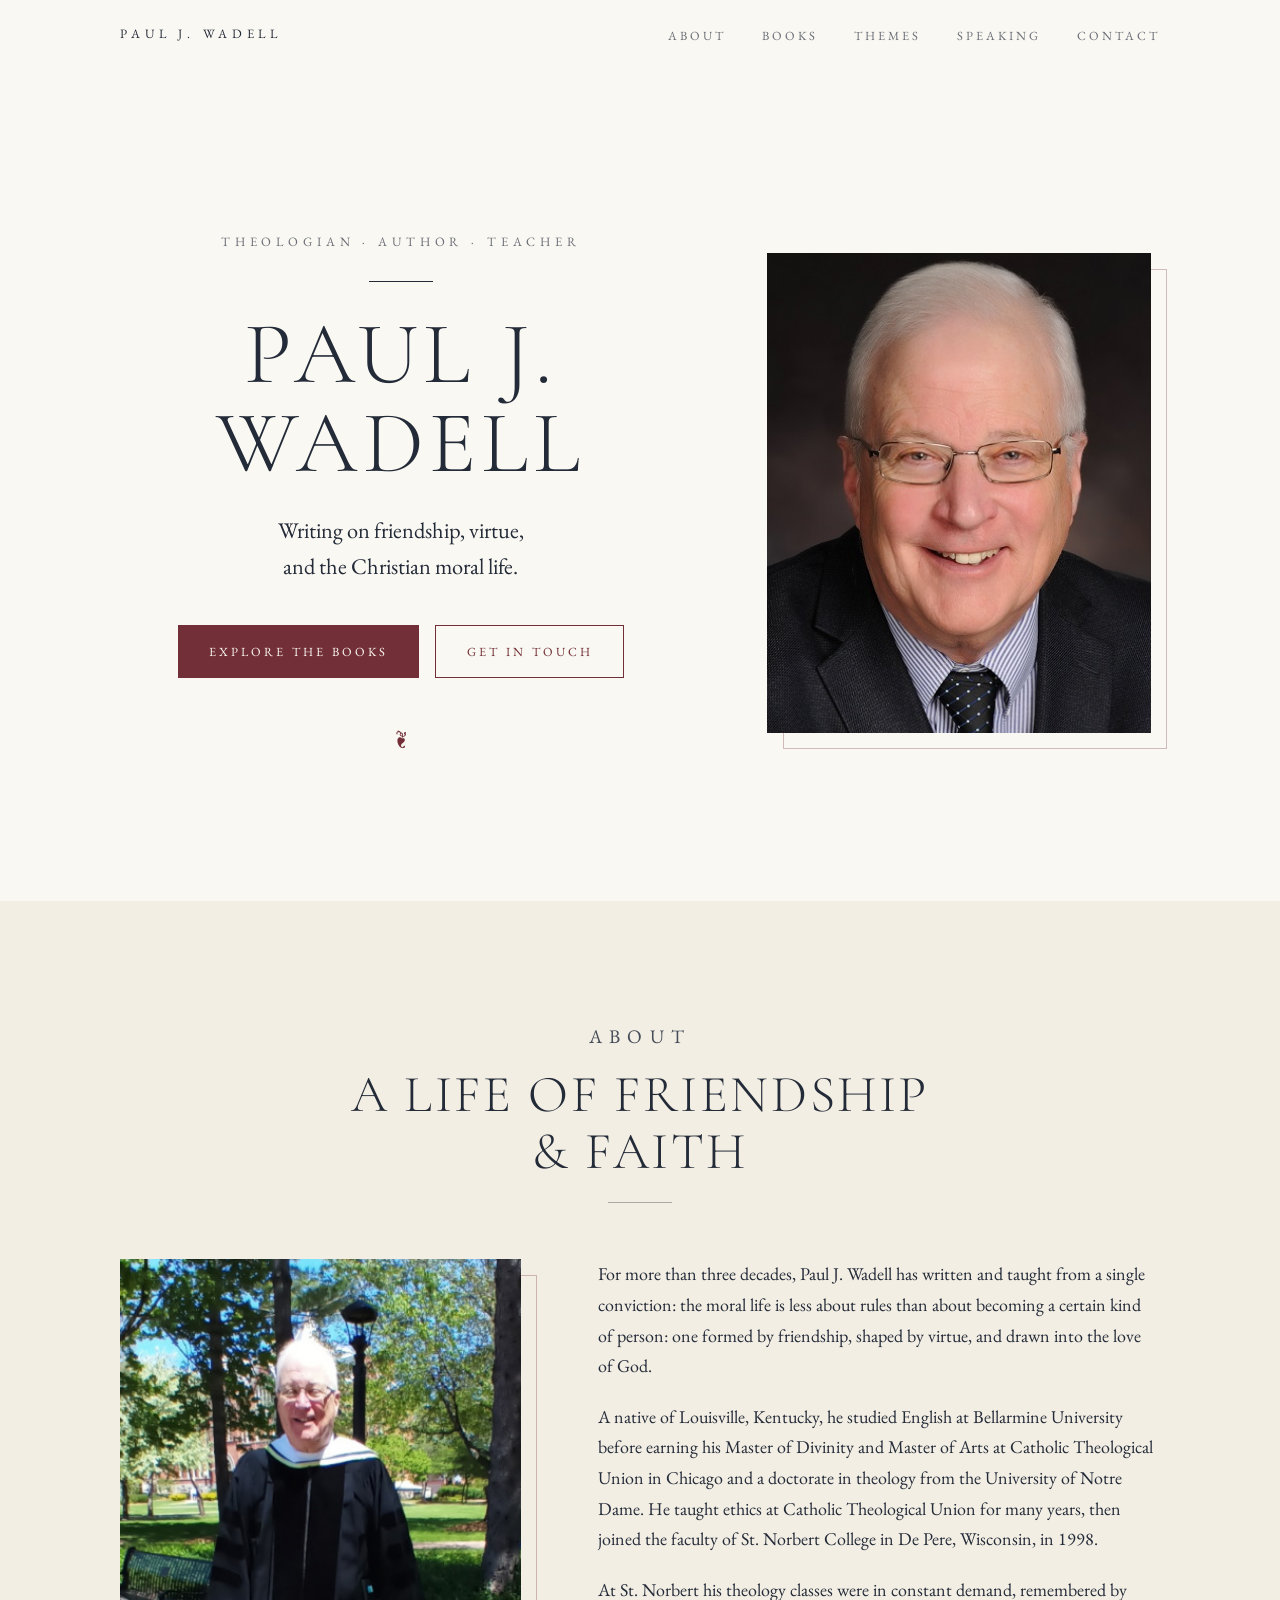
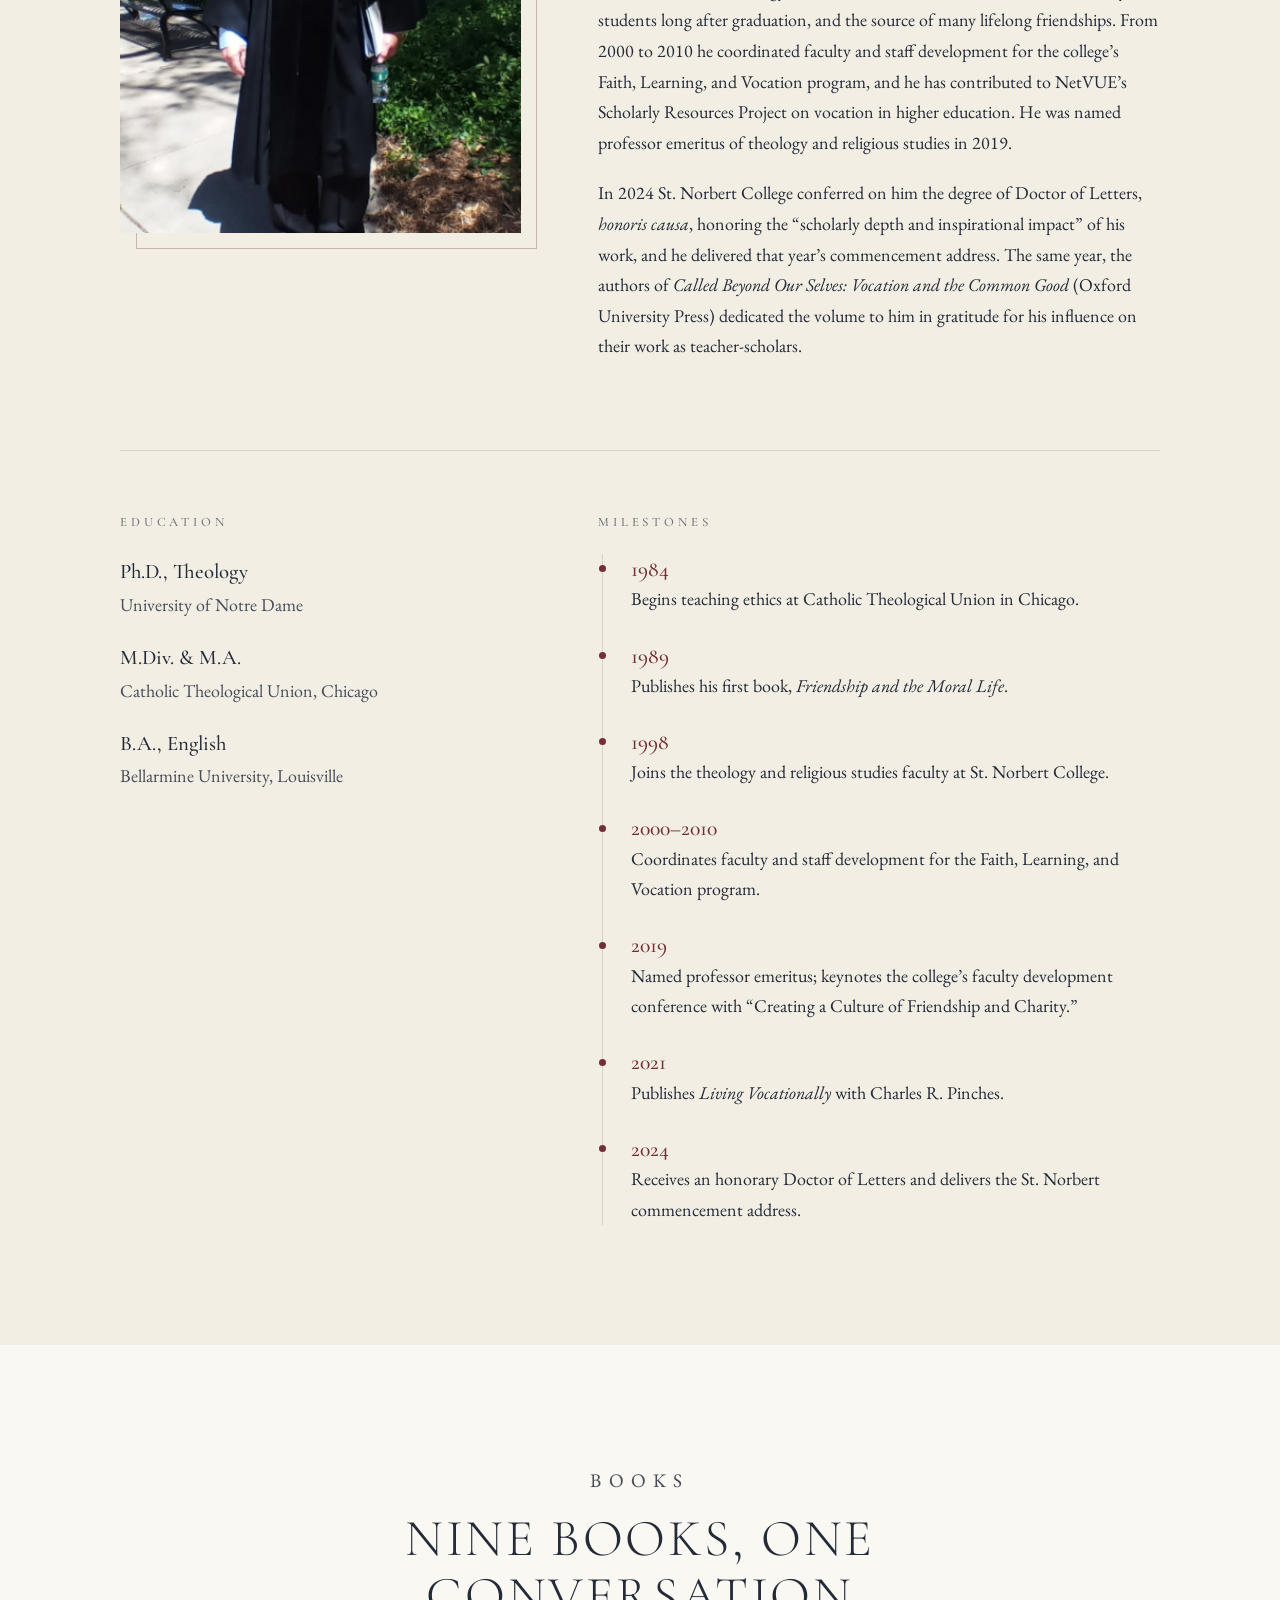
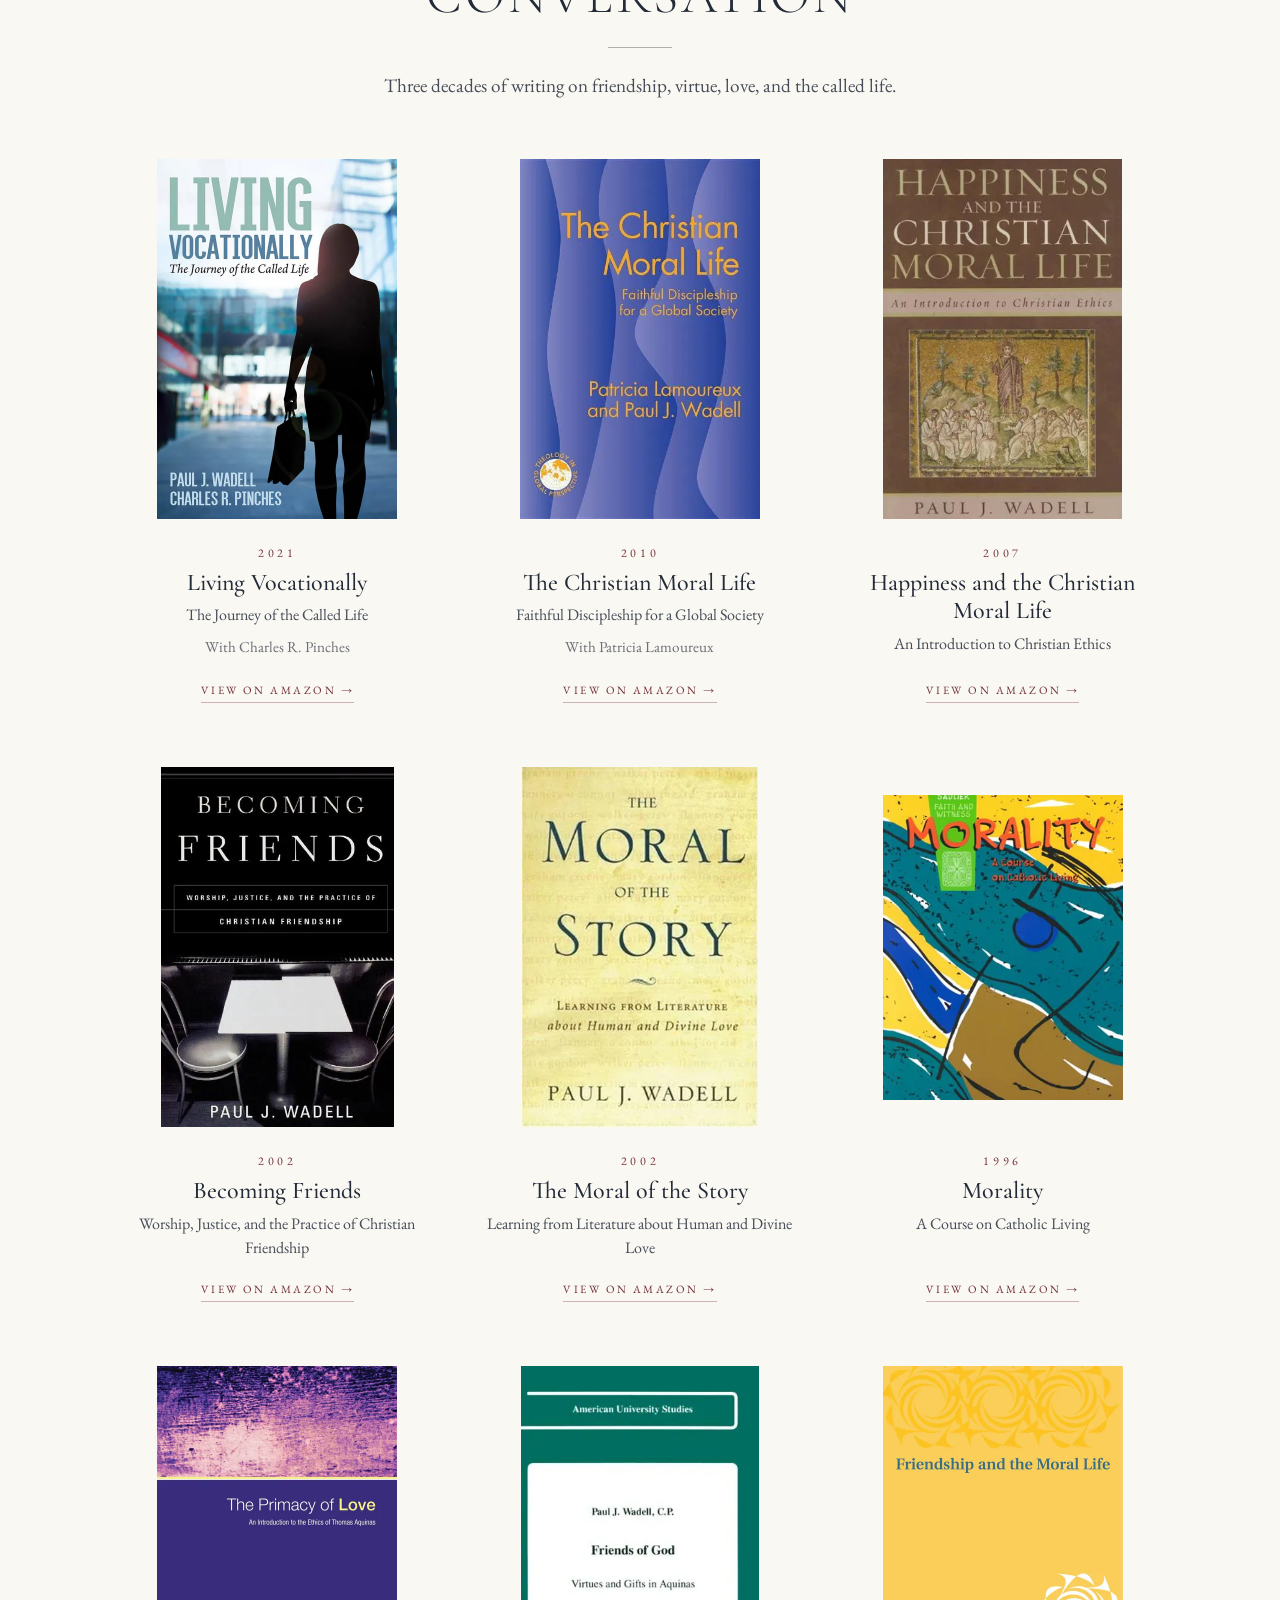
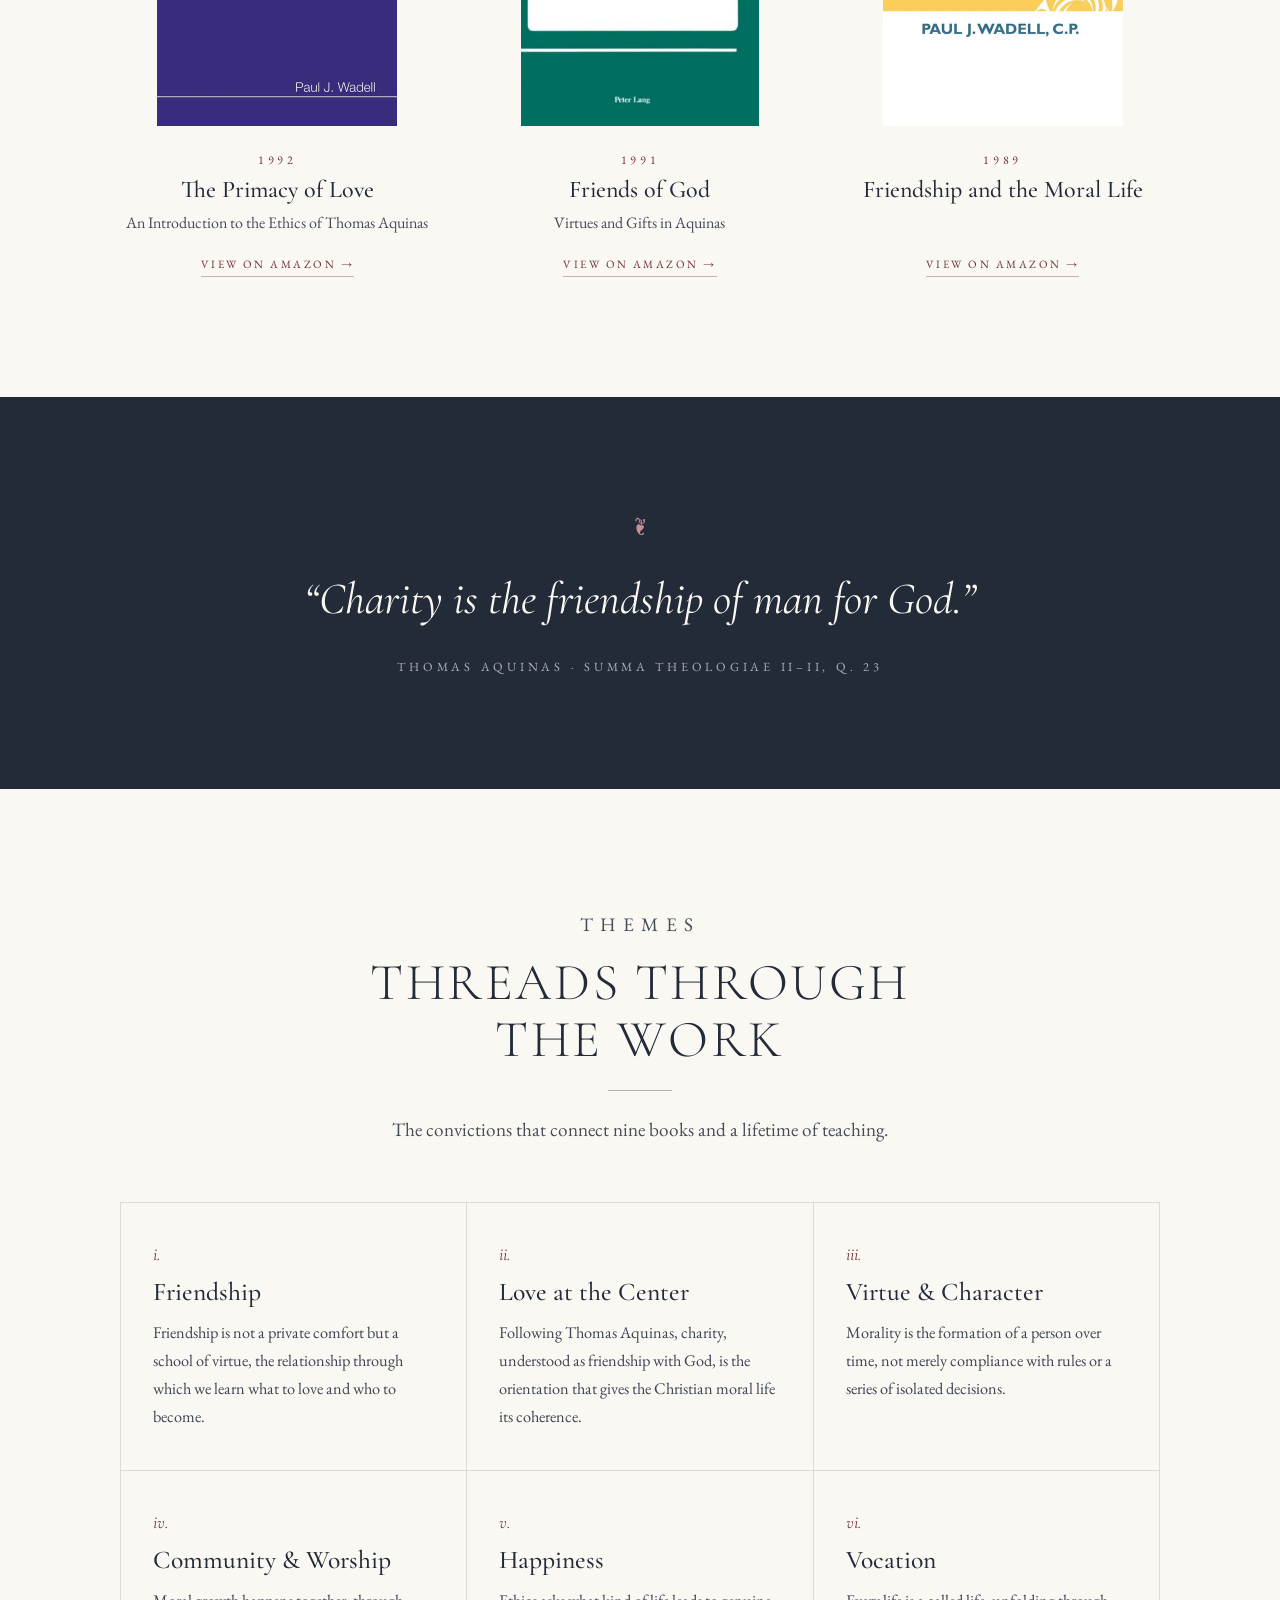
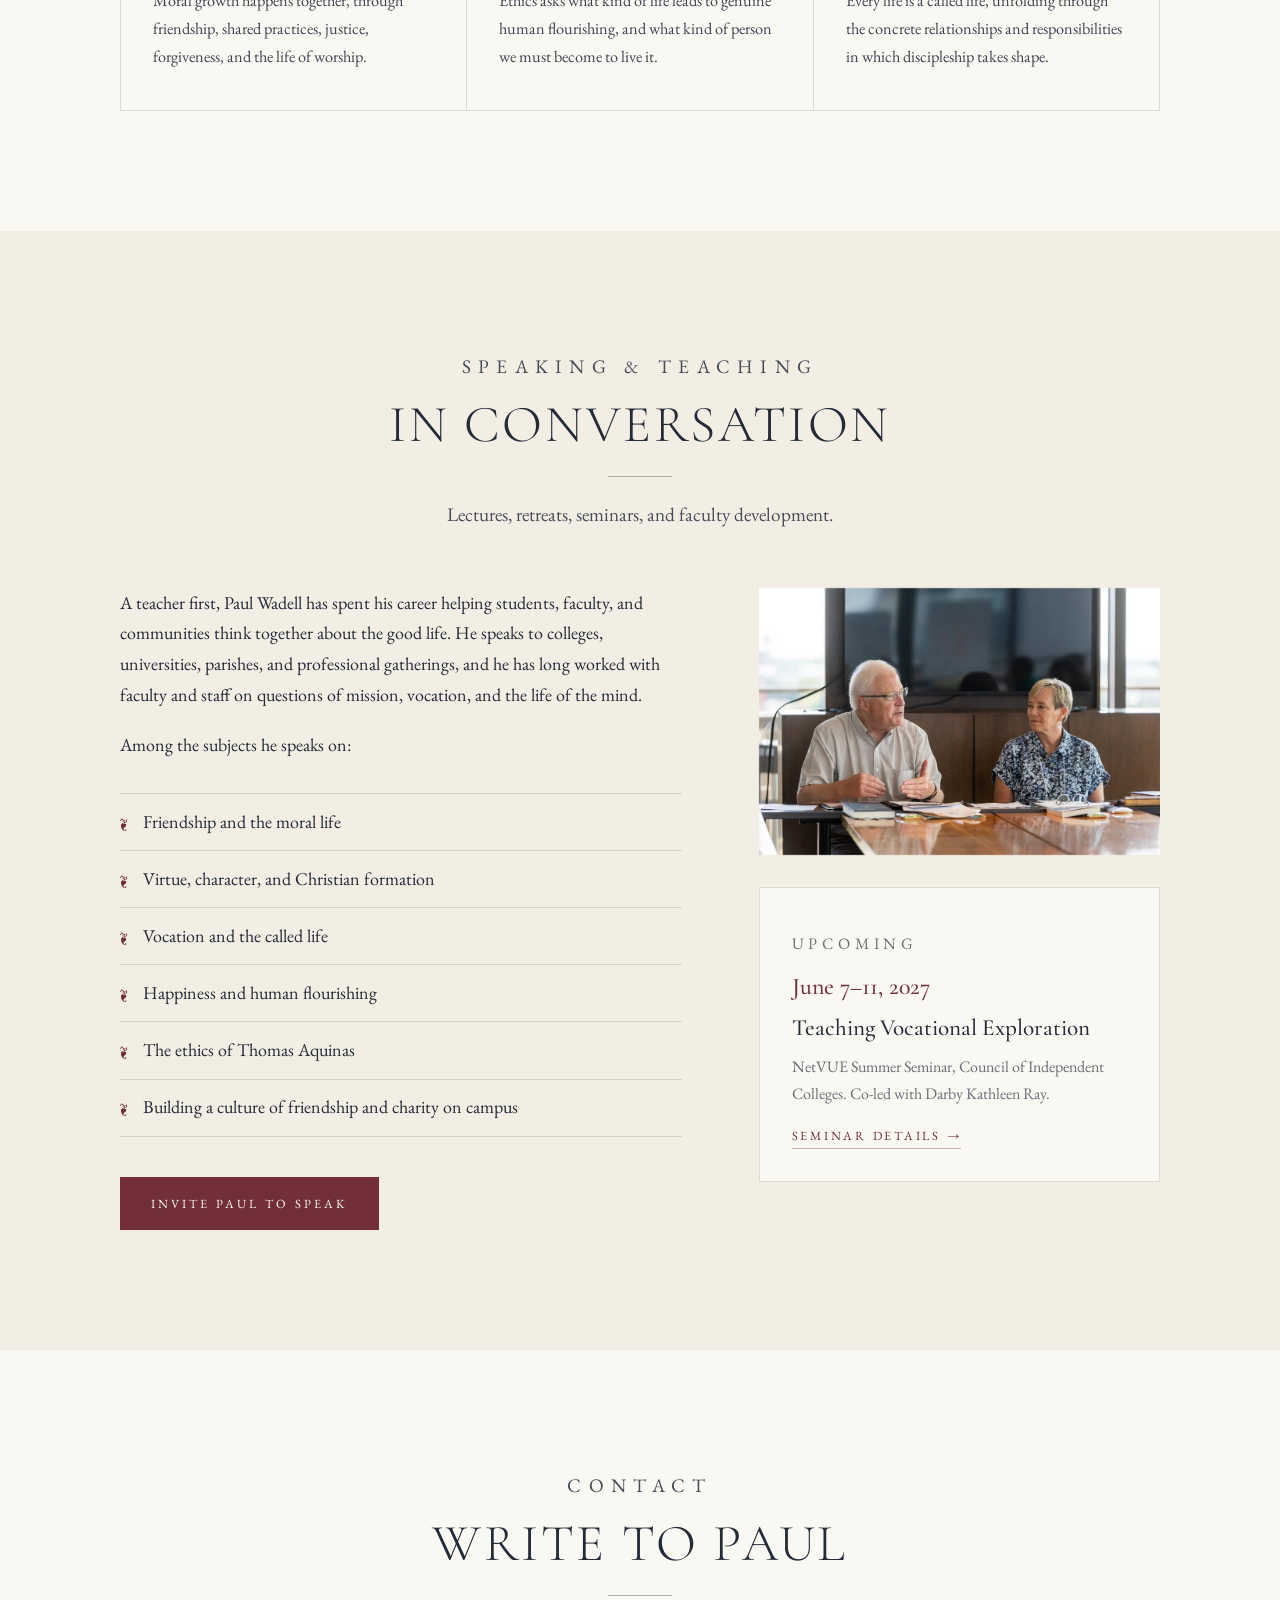
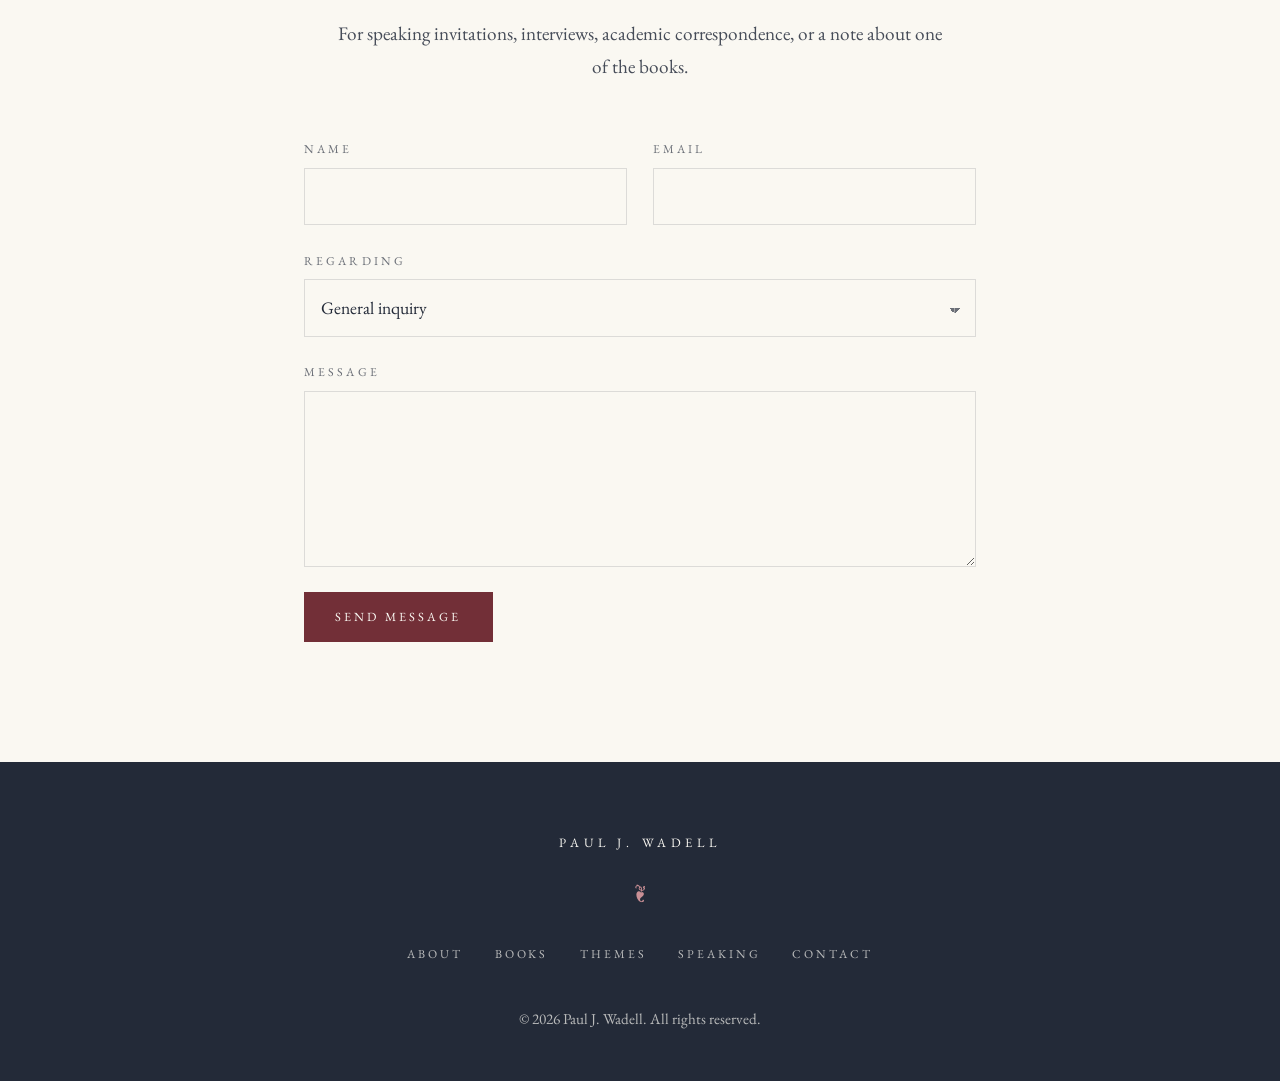
==== website-preview-92551718b4c7d4ad.html @ 74a7bec7 "updates to site" ====
<!DOCTYPE html>
<html lang="en">
<head>
<meta charset="UTF-8">
<meta name="viewport" content="width=device-width, initial-scale=1.0">
<title>Paul J. Wadell | Theologian &amp; Author</title>
<meta name="description" content="Paul J. Wadell is a moral theologian, author of nine books on friendship, virtue, and the Christian moral life, and professor emeritus of theology and religious studies at St. Norbert College.">
<link rel="canonical" href="https://pauljwadell.com/">
<meta property="og:type" content="website">
<meta property="og:title" content="Paul J. Wadell | Theologian &amp; Author">
<meta property="og:description" content="Writing on friendship, virtue, and the Christian moral life.">
<meta property="og:url" content="https://pauljwadell.com/">
<link rel="icon" href="/assets/favicon.ico" sizes="32x32">
<link rel="icon" href="/assets/favicon.svg" type="image/svg+xml">
<link rel="icon" href="/assets/favicon-96x96.png" type="image/png" sizes="96x96">
<link rel="apple-touch-icon" href="/assets/apple-touch-icon.png" sizes="180x180">
<link rel="manifest" href="/site.webmanifest">
<meta name="apple-mobile-web-app-title" content="Paul J. Wadell">
<meta name="theme-color" content="#FAF8F2">
<link rel="preconnect" href="https://fonts.googleapis.com">
<link rel="preconnect" href="https://fonts.gstatic.com" crossorigin>
<link href="https://fonts.googleapis.com/css2?family=Cormorant+Garamond:ital,wght@0,300;0,400;0,500;1,400&family=EB+Garamond:ital@0;1&display=swap" rel="stylesheet">
<link rel="stylesheet" href="style.css">
</head>
<body>

  <header class="site-header">
    <div class="wrap">
      <a class="brand" href="#top">Paul J. Wadell</a>
      <button class="nav-toggle" type="button" aria-expanded="false" aria-controls="site-nav">Menu</button>
      <nav class="nav" id="site-nav" aria-label="Primary">
        <ul>
          <li><a href="#about">About</a></li>
          <li><a href="#books">Books</a></li>
          <li><a href="#themes">Themes</a></li>
          <li><a href="#speaking">Speaking</a></li>
          <li><a href="#contact">Contact</a></li>
        </ul>
      </nav>
    </div>
  </header>
  <div class="nav-overlay" aria-hidden="true"></div>

  <main>

    <!-- ===== Hero ===== -->
    <section class="hero" id="top">
      <div class="wrap hero-grid">
        <div class="hero-inner">
          <p class="eyebrow rise">Theologian &middot; Author &middot; Teacher</p>

          <hr class="rule rise" aria-hidden="true">

          <h1 class="rise">Paul J.<br>Wadell</h1>

          <p class="tagline rise">
            Writing on friendship, virtue,<br>
            and the Christian moral life.
          </p>

          <div class="actions rise">
            <a class="btn solid" href="#books">Explore the Books</a>
            <a class="btn" href="#contact">Get in Touch</a>
          </div>

          <div class="fleuron rise" aria-hidden="true">❦</div>
        </div>

        <div class="portrait-wrap hero-photo rise">
          <figure class="frame portrait">
            <img src="assets/paul-portrait.jpg" alt="Portrait of Paul J. Wadell" width="380" height="543" loading="lazy" decoding="async">
          </figure>
        </div>
      </div>
    </section>

    <!-- ===== About ===== -->
    <section class="section alt" id="about">
      <div class="wrap">
        <div class="section-head">
          <p class="eyebrow">About</p>
          <h2>A Life of Friendship &amp; Faith</h2>
          <hr class="rule" aria-hidden="true">
        </div>

        <div class="about-grid">
          <div class="portrait-wrap">
            <figure class="frame about-photo">
              <img src="assets/paul-on-campus.jpg" alt="Portrait of Paul J. Wadell" width="380" height="543" loading="lazy" decoding="async">
            </figure>
          </div>

          <div class="bio">
            <p>
              For more than three decades, Paul J. Wadell has written and taught from a single
              conviction: the moral life is less about rules than about becoming a certain kind
              of person: one formed by friendship, shaped by virtue, and drawn into
              the love of God.
            </p>
            <p>
              A native of Louisville, Kentucky, he studied English at Bellarmine University before
              earning his Master of Divinity and Master of Arts at Catholic Theological Union in
              Chicago and a doctorate in theology from the University of Notre Dame. He taught
              ethics at Catholic Theological Union for many years, then joined the faculty of
              St.&nbsp;Norbert College in De&nbsp;Pere, Wisconsin, in 1998.
            </p>
            <p>
              At St.&nbsp;Norbert his theology classes were in constant demand, remembered by
              students long after graduation, and the source of many lifelong friendships. From
              2000 to 2010 he coordinated faculty and staff development for the college&rsquo;s
              Faith, Learning, and Vocation program, and he has contributed to NetVUE&rsquo;s
              Scholarly Resources Project on vocation in higher education. He was named professor
              emeritus of theology and religious studies in 2019.
            </p>
            <p>
              In 2024 St.&nbsp;Norbert College conferred on him the degree of Doctor of Letters,
              <em>honoris causa</em>, honoring the &ldquo;scholarly depth and inspirational
              impact&rdquo; of his work, and he delivered that year&rsquo;s commencement address.
              The same year, the authors of <em>Called Beyond Our Selves: Vocation and the Common
              Good</em> (Oxford University Press) dedicated the volume to him in gratitude for his
              influence on their work as teacher-scholars.
            </p>
          </div>
        </div>

        <div class="about-details">
          <div>
            <h3 class="detail-title">Education</h3>
            <ul class="degrees">
              <li>
                <strong>Ph.D., Theology</strong>
                <span>University of Notre Dame</span>
              </li>
              <li>
                <strong>M.Div. &amp; M.A.</strong>
                <span>Catholic Theological Union, Chicago</span>
              </li>
              <li>
                <strong>B.A., English</strong>
                <span>Bellarmine University, Louisville</span>
              </li>
            </ul>
          </div>

          <div>
            <h3 class="detail-title">Milestones</h3>
            <ol class="timeline">
              <li>
                <span class="year">1984</span>
                Begins teaching ethics at Catholic Theological Union in Chicago.
              </li>
              <li>
                <span class="year">1989</span>
                Publishes his first book, <em>Friendship and the Moral Life</em>.
              </li>
              <li>
                <span class="year">1998</span>
                Joins the theology and religious studies faculty at St.&nbsp;Norbert College.
              </li>
              <li>
                <span class="year">2000&ndash;2010</span>
                Coordinates faculty and staff development for the Faith, Learning, and Vocation program.
              </li>
              <li>
                <span class="year">2019</span>
                Named professor emeritus; keynotes the college&rsquo;s faculty development conference
                with &ldquo;Creating a Culture of Friendship and Charity.&rdquo;
              </li>
              <li>
                <span class="year">2021</span>
                Publishes <em>Living Vocationally</em> with Charles R. Pinches.
              </li>
              <li>
                <span class="year">2024</span>
                Receives an honorary Doctor of Letters and delivers the St.&nbsp;Norbert commencement address.
              </li>
            </ol>
          </div>
        </div>
      </div>
    </section>

    <!-- ===== Books ===== -->
    <section class="section" id="books">
      <div class="wrap">
        <div class="section-head">
          <p class="eyebrow">Books</p>
          <h2>Nine Books, One Conversation</h2>
          <hr class="rule" aria-hidden="true">
          <p>Three decades of writing on friendship, virtue, love, and the called life.</p>
        </div>

        <ul class="book-grid">
          <li class="book">
            <figure class="frame cover">
              <img src="assets/living-vocationally.webp" alt="Cover of Living Vocationally" width="480" height="720" loading="lazy" decoding="async">
            </figure>
            <p class="year">2021</p>
            <h3>Living Vocationally</h3>
            <p class="subtitle">The Journey of the Called Life</p>
            <p class="coauthor">With Charles R. Pinches</p>
            <a class="text-link" href="https://www.amazon.com/Living-Vocationally-Journey-Called-Life/dp/172527339X" target="_blank" rel="noopener">View on Amazon &rarr;</a>
          </li>

          <li class="book">
            <figure class="frame cover">
              <img src="assets/christian-moral-life.webp" alt="Cover of The Christian Moral Life" width="400" height="600" loading="lazy" decoding="async">
            </figure>
            <p class="year">2010</p>
            <h3>The Christian Moral Life</h3>
            <p class="subtitle">Faithful Discipleship for a Global Society</p>
            <p class="coauthor">With Patricia Lamoureux</p>
            <a class="text-link" href="https://www.amazon.com/Christian-Moral-Life-Discipleship-Perspectives/dp/1570758816" target="_blank" rel="noopener">View on Amazon &rarr;</a>
          </li>

          <li class="book">
            <figure class="frame cover">
              <img src="assets/happiness.webp" alt="Cover of Happiness and the Christian Moral Life" width="332" height="500" loading="lazy" decoding="async">
            </figure>
            <p class="year">2007</p>
            <h3>Happiness and the Christian Moral Life</h3>
            <p class="subtitle">An Introduction to Christian Ethics</p>
            <a class="text-link" href="https://www.amazon.com/Happiness-Christian-Moral-Life-Introduction/dp/0742551784" target="_blank" rel="noopener">View on Amazon &rarr;</a>
          </li>

          <li class="book">
            <figure class="frame cover">
              <img src="assets/becoming-friends.webp" alt="Cover of Becoming Friends" width="388" height="600" loading="lazy" decoding="async">
            </figure>
            <p class="year">2002</p>
            <h3>Becoming Friends</h3>
            <p class="subtitle">Worship, Justice, and the Practice of Christian Friendship</p>
            <a class="text-link" href="https://www.amazon.com/Becoming-Friends-Practice-Christian-Friendship/dp/1587430517" target="_blank" rel="noopener">View on Amazon &rarr;</a>
          </li>

          <li class="book">
            <figure class="frame cover">
              <img src="assets/moral-of-the-story.webp" alt="Cover of The Moral of the Story" width="329" height="500" loading="lazy" decoding="async">
            </figure>
            <p class="year">2002</p>
            <h3>The Moral of the Story</h3>
            <p class="subtitle">Learning from Literature about Human and Divine Love</p>
            <a class="text-link" href="https://www.amazon.com/Moral-Story-Reflections-Religion-Literature/dp/0824519809" target="_blank" rel="noopener">View on Amazon &rarr;</a>
          </li>

          <li class="book">
            <figure class="frame cover">
              <img src="assets/morality.webp" alt="Cover of Morality: A Course on Catholic Living" width="373" height="475" loading="lazy" decoding="async">
            </figure>
            <p class="year">1996</p>
            <h3>Morality</h3>
            <p class="subtitle">A Course on Catholic Living</p>
            <a class="text-link" href="https://www.amazon.com/Morality-Course-Catholic-Sadlier-witness/dp/0821556037" target="_blank" rel="noopener">View on Amazon &rarr;</a>
          </li>

          <li class="book">
            <figure class="frame cover">
              <img src="assets/primacy-of-love.webp" alt="Cover of The Primacy of Love" width="480" height="720" loading="lazy" decoding="async">
            </figure>
            <p class="year">1992</p>
            <h3>The Primacy of Love</h3>
            <p class="subtitle">An Introduction to the Ethics of Thomas Aquinas</p>
            <a class="text-link" href="https://www.amazon.com/Primacy-Love-Introduction-Ethics-Aquinas/dp/1606083694" target="_blank" rel="noopener">View on Amazon &rarr;</a>
          </li>

          <li class="book">
            <figure class="frame cover">
              <img src="assets/friends-of-god.webp" alt="Cover of Friends of God" width="315" height="475" loading="lazy" decoding="async">
            </figure>
            <p class="year">1991</p>
            <h3>Friends of God</h3>
            <p class="subtitle">Virtues and Gifts in Aquinas</p>
            <a class="text-link" href="https://www.amazon.com/Friends-God-Virtues-American-University/dp/0820413216" target="_blank" rel="noopener">View on Amazon &rarr;</a>
          </li>

          <li class="book">
            <figure class="frame cover">
              <img src="assets/friendship-and-the-moral-life.webp" alt="Cover of Friendship and the Moral Life" width="480" height="720" loading="lazy" decoding="async">
            </figure>
            <p class="year">1989</p>
            <h3>Friendship and the Moral Life</h3>
            <a class="text-link" href="https://www.amazon.com/Friendship-Moral-Life-Paul-Wadell/dp/0268009740" target="_blank" rel="noopener">View on Amazon &rarr;</a>
          </li>
        </ul>
      </div>
    </section>

    <!-- ===== Epigraph ===== -->
    <aside class="epigraph" aria-label="Epigraph">
      <div class="wrap">
        <blockquote>
          <span class="fleuron" aria-hidden="true">❦</span>
          <p>&ldquo;Charity is the friendship of man for God.&rdquo;</p>
          <footer>Thomas Aquinas &middot; <cite>Summa Theologiae</cite> II&ndash;II, q.&nbsp;23</footer>
        </blockquote>
      </div>
    </aside>

    <!-- ===== Themes ===== -->
    <section class="section" id="themes">
      <div class="wrap">
        <div class="section-head">
          <p class="eyebrow">Themes</p>
          <h2>Threads Through the Work</h2>
          <hr class="rule" aria-hidden="true">
          <p>The convictions that connect nine books and a lifetime of teaching.</p>
        </div>

        <ul class="themes">
          <li>
            <span class="numeral">i.</span>
            <h3>Friendship</h3>
            <p>Friendship is not a private comfort but a school of virtue, the
              relationship through which we learn what to love and who to become.</p>
          </li>
          <li>
            <span class="numeral">ii.</span>
            <h3>Love at the Center</h3>
            <p>Following Thomas Aquinas, charity, understood as friendship with God, is the
              orientation that gives the Christian moral life its coherence.</p>
          </li>
          <li>
            <span class="numeral">iii.</span>
            <h3>Virtue &amp; Character</h3>
            <p>Morality is the formation of a person over time, not merely compliance with rules
              or a series of isolated decisions.</p>
          </li>
          <li>
            <span class="numeral">iv.</span>
            <h3>Community &amp; Worship</h3>
            <p>Moral growth happens together, through friendship, shared
              practices, justice, forgiveness, and the life of worship.</p>
          </li>
          <li>
            <span class="numeral">v.</span>
            <h3>Happiness</h3>
            <p>Ethics asks what kind of life leads to genuine human flourishing, and what kind of
              person we must become to live it.</p>
          </li>
          <li>
            <span class="numeral">vi.</span>
            <h3>Vocation</h3>
            <p>Every life is a called life, unfolding through the concrete relationships and
              responsibilities in which discipleship takes shape.</p>
          </li>
        </ul>
      </div>
    </section>

    <!-- ===== Speaking ===== -->
    <section class="section alt" id="speaking">
      <div class="wrap">
        <div class="section-head">
          <p class="eyebrow">Speaking &amp; Teaching</p>
          <h2>In Conversation</h2>
          <hr class="rule" aria-hidden="true">
          <p>Lectures, retreats, seminars, and faculty development.</p>
        </div>

        <div class="speaking-grid">
          <div class="intro">
            <p>
              A teacher first, Paul Wadell has spent his career helping students, faculty, and
              communities think together about the good life. He speaks to colleges,
              universities, parishes, and professional gatherings, and he has long worked with
              faculty and staff on questions of mission, vocation, and the life of the mind.
            </p>
            <p>Among the subjects he speaks on:</p>

            <ul class="topics">
              <li>Friendship and the moral life</li>
              <li>Virtue, character, and Christian formation</li>
              <li>Vocation and the called life</li>
              <li>Happiness and human flourishing</li>
              <li>The ethics of Thomas Aquinas</li>
              <li>Building a culture of friendship and charity on campus</li>
            </ul>

            <a class="btn solid" href="#contact">Invite Paul to Speak</a>
          </div>

          <div>
            <figure class="frame wide">
              <img src="assets/paul-speaking-photo.webp" alt="Paul J. Wadell speaking with a colleague at a seminar table" width="1024" height="683" loading="lazy" decoding="async">
            </figure>

            <div class="event">
              <p class="badge">Upcoming</p>
              <p class="date">June 7&ndash;11, 2027</p>
              <h3>Teaching Vocational Exploration</h3>
              <p>
                NetVUE Summer Seminar, Council of Independent Colleges. Co-led with
                Darby Kathleen Ray.
              </p>
              <a class="text-link" href="https://cic.edu/opportunity/teaching-vocational-exploration/" target="_blank" rel="noopener">Seminar details &rarr;</a>
            </div>
          </div>
        </div>
      </div>
    </section>

    <!-- ===== Contact ===== -->
    <section class="section" id="contact">
      <div class="wrap">
        <div class="section-head">
          <p class="eyebrow">Contact</p>
          <h2>Write to Paul</h2>
          <hr class="rule" aria-hidden="true">
          <p>For speaking invitations, interviews, academic correspondence, or a note about one of the books.</p>
        </div>

        <!-- FORM: replace YOUR_FORM_ID with a real endpoint (e.g. a Formspree form ID) to start receiving messages. -->
        <form class="contact-form" id="contact-form" action="https://formspree.io/f/YOUR_FORM_ID" method="POST">
          <div class="form-row">
            <div class="field">
              <label for="name">Name</label>
              <input id="name" name="name" type="text" autocomplete="name" required>
            </div>
            <div class="field">
              <label for="email">Email</label>
              <input id="email" name="email" type="email" autocomplete="email" required>
            </div>
          </div>

          <div class="field">
            <label for="subject">Regarding</label>
            <select id="subject" name="subject">
              <option>General inquiry</option>
              <option>Speaking invitation</option>
              <option>Media or interview</option>
              <option>Academic correspondence</option>
              <option>A note about a book</option>
            </select>
          </div>

          <div class="field">
            <label for="message">Message</label>
            <textarea id="message" name="message" required></textarea>
          </div>

          <div class="honeypot" aria-hidden="true">
            <label for="website">Leave this field empty</label>
            <input id="website" name="_gotcha" type="text" tabindex="-1" autocomplete="off">
          </div>

          <div class="form-actions">
            <button class="btn solid" type="submit">Send Message</button>
            <p class="form-status" id="form-status" role="status" aria-live="polite"></p>
          </div>
        </form>
      </div>
    </section>

  </main>

  <footer class="site-footer">
    <div class="wrap">
      <a class="brand" href="#top">Paul J. Wadell</a>
      <div class="fleuron" aria-hidden="true">❦</div>
      <nav class="footer-nav" aria-label="Footer">
        <ul>
          <li><a href="#about">About</a></li>
          <li><a href="#books">Books</a></li>
          <li><a href="#themes">Themes</a></li>
          <li><a href="#speaking">Speaking</a></li>
          <li><a href="#contact">Contact</a></li>
        </ul>
      </nav>
      <p class="copyright">&copy; <span id="year">2026</span> Paul J. Wadell. All rights reserved.</p>
    </div>
  </footer>

<script src="script.js"></script>
</body>
</html>
---- style.css ----
:root {
  --paper: #FAF8F2;
  --paper-deep: #F2EEE3;
  --ink: #232A38;
  --oxblood: #722F37;
  --oxblood-deep: #5A242B;
  --muted: #6B6F77;
  --soft: #464C58;
  --line: rgba(35, 42, 56, 0.14);
  --header-h: 4.25rem;
  --display: 'Cormorant Garamond', Georgia, serif;
  --text: 'EB Garamond', Georgia, serif;
}

* { margin: 0; padding: 0; box-sizing: border-box; }

html {
  scroll-behavior: smooth;
  scroll-padding-top: var(--header-h);
}

body {
  background: var(--paper);
  color: var(--ink);
  font-family: var(--text);
  font-size: 1.125rem;
  line-height: 1.7;
  -webkit-font-smoothing: antialiased;
}

img { max-width: 100%; display: block; }
a { color: inherit; }

.wrap {
  max-width: 68rem;
  margin: 0 auto;
  padding-inline: 1.5rem;
}

/* ---------- Shared type ---------- */

.eyebrow {
  font-size: 0.8rem;
  letter-spacing: 0.38em;
  text-transform: uppercase;
  color: var(--muted);
}

.rule {
  border: none;
  border-top: 1px solid var(--ink);
  width: 4rem;
  margin: 1.75rem auto;
  opacity: 0.35;
}

.fleuron {
  color: var(--oxblood);
  font-size: 1.2rem;
  user-select: none;
}

.btn {
  display: inline-block;
  font-family: var(--text);
  font-size: 0.78rem;
  letter-spacing: 0.24em;
  text-transform: uppercase;
  text-decoration: none;
  padding: 0.95rem 1.9rem;
  border: 1px solid var(--oxblood);
  color: var(--oxblood);
  background: transparent;
  cursor: pointer;
  transition: background-color 0.25s, color 0.25s, border-color 0.25s;
}
.btn:hover, .btn:focus-visible { background: var(--oxblood); color: var(--paper); }
.btn.solid { background: var(--oxblood); color: var(--paper); }
.btn.solid:hover, .btn.solid:focus-visible { background: var(--oxblood-deep); border-color: var(--oxblood-deep); }
.btn:disabled { opacity: 0.6; cursor: wait; }

.text-link {
  font-size: 0.78rem;
  letter-spacing: 0.22em;
  text-transform: uppercase;
  text-decoration: none;
  color: var(--oxblood);
  border-bottom: 1px solid rgba(114, 47, 55, 0.35);
  padding-bottom: 0.15rem;
  transition: border-color 0.2s;
}
.text-link:hover { border-bottom-color: var(--oxblood); }

:focus-visible { outline: 2px solid var(--oxblood); outline-offset: 3px; }

/* ---------- Header & navigation ---------- */

.site-header {
  position: sticky;
  top: 0;
  z-index: 50;
  background: var(--paper);
  border-bottom: 1px solid transparent;
  transition: border-color 0.3s;
}
.site-header.scrolled { border-bottom-color: var(--line); }

.site-header .wrap {
  display: flex;
  align-items: center;
  justify-content: space-between;
  height: var(--header-h);
}

.brand {
  font-size: 0.8rem;
  letter-spacing: 0.38em;
  text-transform: uppercase;
  text-decoration: none;
  color: var(--ink);
}

.nav ul {
  list-style: none;
  display: flex;
  gap: 2.25rem;
}

.nav a {
  font-size: 0.78rem;
  letter-spacing: 0.24em;
  text-transform: uppercase;
  text-decoration: none;
  color: var(--muted);
  padding-block: 0.35rem;
  border-bottom: 1px solid transparent;
  transition: color 0.2s, border-color 0.2s;
}
.nav a:hover, .nav a.active {
  color: var(--oxblood);
  border-bottom-color: currentColor;
}

.nav-toggle {
  display: none;
  font-family: var(--text);
  font-size: 0.75rem;
  letter-spacing: 0.28em;
  text-transform: uppercase;
  color: var(--ink);
  background: none;
  border: 1px solid var(--line);
  padding: 0.5rem 0.9rem;
  cursor: pointer;
}

/* Dims the page behind the open mobile menu; the header sits above it */
.nav-overlay {
  display: none;
  position: fixed;
  inset: 0;
  z-index: 40;
  background: rgba(35, 42, 56, 0.3);
  opacity: 0;
  visibility: hidden;
  transition: opacity 0.25s ease, visibility 0.25s ease;
}
.nav-overlay.visible { opacity: 1; visibility: visible; }

@media (max-width: 760px) {
  .nav-toggle { display: block; }
  .nav-overlay { display: block; }
  .nav {
    position: absolute;
    top: var(--header-h);
    left: 0;
    right: 0;
    background: var(--paper);
    border-bottom: 1px solid var(--line);
    display: none;
  }
  .nav.open { display: block; }
  .nav ul {
    flex-direction: column;
    gap: 0;
    padding: 0.5rem 1.5rem 1.25rem;
  }
  .nav a {
    display: block;
    padding-block: 0.85rem;
    border-bottom: 1px solid var(--line);
  }
  /* Dividers stay put; only the text color marks the active link */
  .nav a:hover, .nav a.active { border-bottom-color: var(--line); }
  .nav li:last-child a { border-bottom-color: transparent; }
}

/* ---------- Hero ---------- */

.hero {
  min-height: calc(100vh - var(--header-h));
  min-height: calc(100svh - var(--header-h));
  display: flex;
  flex-direction: column;
  align-items: center;
  justify-content: center;
  text-align: center;
  padding-block: 4rem 3rem;
}

.hero .wrap { width: 100%; }

.hero-grid {
  display: grid;
  grid-template-columns: 7fr 5fr;
  gap: clamp(2.5rem, 6vw, 5rem);
  align-items: center;
}

.hero-inner { max-width: 40rem; margin: 0 auto; }

.hero-photo { width: 100%; max-width: 24rem; justify-self: center; }

.hero h1 {
  font-family: var(--display);
  font-weight: 300;
  font-size: clamp(3.25rem, 8vw, 5.5rem);
  letter-spacing: 0.06em;
  text-transform: uppercase;
  line-height: 1.02;
}

.tagline {
  font-size: 1.4rem;
  color: var(--ink);
  margin-top: 1.5rem;
  line-height: 1.6;
}

.actions {
  margin-top: 2.5rem;
  display: flex;
  gap: 1rem;
  justify-content: center;
  flex-wrap: wrap;
}

.hero .fleuron { margin-top: 2.75rem; }

.rise {
  opacity: 0;
  transform: translateY(10px);
  animation: settle 0.9s ease-out forwards;
}
.rise:nth-child(1) { animation-delay: 0.05s; }
.rise:nth-child(2) { animation-delay: 0.2s; }
.rise:nth-child(3) { animation-delay: 0.35s; }
.rise:nth-child(4) { animation-delay: 0.5s; }
.rise:nth-child(5) { animation-delay: 0.65s; }
.rise:nth-child(6) { animation-delay: 0.8s; }
.hero-photo.rise { animation-delay: 0.45s; }

@keyframes settle {
  to { opacity: 1; transform: translateY(0); }
}

/* ---------- Sections ---------- */

.section { padding-block: clamp(4.5rem, 10vw, 7.5rem); }
.section.alt { background: var(--paper-deep); }

.section-head {
  text-align: center;
  max-width: 38rem;
  margin: 0 auto 3.5rem;
}
.section-head h2 {
  font-family: var(--display);
  font-weight: 300;
  font-size: clamp(2.2rem, 5.5vw, 3.25rem);
  letter-spacing: 0.05em;
  text-transform: uppercase;
  line-height: 1.1;
  margin-top: 0.75rem;
}
.section-head .rule { margin: 1.4rem auto; }
.section-head p {
  font-size: 1.2rem;
  color: var(--soft);
}

h3 {
  font-family: var(--display);
  font-weight: 500;
  line-height: 1.2;
}

/* ---------- Image placeholders ----------
   Each .frame holds a .ph placeholder. To add a real image, replace the
   .ph div with <img src="..." alt="...">; the frame keeps the proportions. */

.frame { position: relative; width: 100%; }
.frame.portrait { aspect-ratio: 4 / 5; }
.frame.cover { aspect-ratio: 2 / 3; }
.frame.wide { aspect-ratio: 3 / 2; }
.frame.about-photo { aspect-ratio: 380 / 543; }
.frame > * { width: 100%; height: 100%; }
.frame img { object-fit: cover; }

.ph {
  display: flex;
  flex-direction: column;
  align-items: center;
  justify-content: center;
  gap: 0.6rem;
  padding: 1.25rem;
  text-align: center;
  color: var(--muted);
  font-size: 0.7rem;
  letter-spacing: 0.22em;
  text-transform: uppercase;
  line-height: 1.6;
  border: 1px solid var(--line);
  background:
    repeating-linear-gradient(135deg, transparent 0 11px, rgba(35, 42, 56, 0.035) 11px 12px),
    rgba(35, 42, 56, 0.03);
}
.ph::before {
  content: '❦';
  color: var(--oxblood);
  font-size: 1.1rem;
  letter-spacing: 0;
  opacity: 0.55;
}

/* ---------- About ---------- */

.about-grid {
  display: grid;
  grid-template-columns: 5fr 7fr;
  gap: clamp(2.5rem, 6vw, 5rem);
  align-items: start;
}

.portrait-wrap { position: relative; isolation: isolate; }
.portrait-wrap::after {
  content: '';
  position: absolute;
  inset: 1rem -1rem -1rem 1rem;
  border: 1px solid var(--oxblood);
  opacity: 0.3;
  z-index: -1;
}
.portrait-wrap .frame { background: var(--paper); }

.bio p + p { margin-top: 1.25rem; }

.about-details {
  display: grid;
  grid-template-columns: 5fr 7fr;
  gap: clamp(2.5rem, 6vw, 5rem);
  margin-top: clamp(3.5rem, 8vw, 5.5rem);
  padding-top: clamp(3rem, 6vw, 4rem);
  border-top: 1px solid var(--line);
}

.detail-title {
  font-size: 0.8rem;
  letter-spacing: 0.3em;
  text-transform: uppercase;
  color: var(--muted);
  margin-bottom: 1.5rem;
}

.degrees { list-style: none; }
.degrees li + li { margin-top: 1.25rem; }
.degrees strong {
  display: block;
  font-family: var(--display);
  font-weight: 500;
  font-size: 1.3rem;
}
.degrees span { color: var(--soft); }

.timeline {
  list-style: none;
  border-left: 1px solid var(--line);
  margin-left: 0.25rem;
}
.timeline li {
  position: relative;
  padding: 0 0 1.6rem 1.75rem;
}
.timeline li:last-child { padding-bottom: 0; }
.timeline li::before {
  content: '';
  position: absolute;
  left: -4px;
  top: 0.7rem;
  width: 7px;
  height: 7px;
  border-radius: 50%;
  background: var(--oxblood);
}
.timeline .year {
  display: block;
  font-family: var(--display);
  font-size: 1.35rem;
  font-weight: 500;
  color: var(--oxblood);
  line-height: 1.4;
}

/* ---------- Books ---------- */

.badge {
  font-size: 0.72rem;
  letter-spacing: 0.3em;
  text-transform: uppercase;
  color: var(--oxblood);
}

.subtitle {
  color: var(--soft);
  line-height: 1.5;
  margin-top: 0.35rem;
}
.coauthor {
  font-size: 0.95rem;
  color: var(--muted);
  margin-top: 0.5rem;
}

.book-grid {
  list-style: none;
  display: grid;
  grid-template-columns: repeat(3, 1fr);
  gap: 4rem clamp(1.5rem, 4vw, 3rem);
}

/* Cards in a row stretch to the same height; the link is pushed to the
   bottom so every "Learn more" lines up across the row. */
.book {
  display: flex;
  flex-direction: column;
  align-items: center;
  text-align: center;
}
.book .frame { max-width: 15rem; margin-bottom: 1.5rem; background-color: var(--paper); }
/* Covers vary a little in proportion, so fit the whole jacket inside the
   frame instead of cropping its edges. */
.book .frame img { object-fit: contain; }
.book .year {
  font-size: 0.75rem;
  letter-spacing: 0.3em;
  color: var(--oxblood);
}
.book h3 {
  font-size: 1.5rem;
  margin-top: 0.35rem;
}
.book .subtitle { font-size: 1rem; }
.book > :nth-last-child(2) { margin-bottom: 1.25rem; }
.book .text-link {
  margin-top: auto;
  font-size: 0.7rem;
}

/* ---------- Themes ---------- */

.themes {
  list-style: none;
  display: grid;
  grid-template-columns: repeat(3, 1fr);
  border-top: 1px solid var(--line);
  border-left: 1px solid var(--line);
}
.themes li {
  padding: 2.25rem 2rem 2.5rem;
  border-right: 1px solid var(--line);
  border-bottom: 1px solid var(--line);
}
.themes .numeral {
  font-family: var(--display);
  font-size: 1.1rem;
  font-style: italic;
  color: var(--oxblood);
}
.themes h3 {
  font-size: 1.6rem;
  margin: 0.4rem 0 0.75rem;
}
.themes p { font-size: 1.02rem; color: #3d4452; }

/* ---------- Epigraph ---------- */

.epigraph {
  background: var(--ink);
  color: var(--paper);
  text-align: center;
  padding-block: clamp(4.5rem, 10vw, 7rem);
}
.epigraph blockquote {
  max-width: 44rem;
  margin: 0 auto;
}
.epigraph p {
  font-family: var(--display);
  font-weight: 400;
  font-style: italic;
  font-size: clamp(1.9rem, 4.5vw, 2.8rem);
  line-height: 1.3;
}
.epigraph .fleuron { color: #C98F95; display: block; margin-bottom: 1.75rem; }
.epigraph footer {
  margin-top: 1.75rem;
  font-size: 0.78rem;
  letter-spacing: 0.3em;
  text-transform: uppercase;
  color: rgba(250, 248, 242, 0.65);
}
.epigraph cite { font-style: normal; }

/* ---------- Speaking ---------- */

.speaking-grid {
  display: grid;
  grid-template-columns: 7fr 5fr;
  gap: clamp(2.5rem, 6vw, 5rem);
  align-items: start;
}
.speaking-grid .intro p + p { margin-top: 1.25rem; }

.topics {
  list-style: none;
  margin: 2rem 0 2.5rem;
  border-top: 1px solid var(--line);
}
.topics li {
  display: flex;
  gap: 1rem;
  align-items: baseline;
  padding-block: 0.8rem;
  border-bottom: 1px solid var(--line);
}
.topics li::before {
  content: '❦';
  color: var(--oxblood);
  font-size: 0.85rem;
}

.event {
  margin-top: 2rem;
  padding: 2rem;
  border: 1px solid var(--line);
  background: var(--paper);
}
.event .date {
  font-family: var(--display);
  font-size: 1.5rem;
  font-weight: 500;
  color: var(--oxblood);
  margin-top: 0.6rem;
}
.event h3 { font-size: 1.45rem; margin-top: 0.5rem; }
.event p { font-size: 1rem; color: var(--muted); margin-top: 0.6rem; }
.event .text-link { display: inline-block; margin-top: 1.1rem; }

/* ---------- Contact ---------- */

.contact-form {
  max-width: 42rem;
  margin: 0 auto;
  display: grid;
  gap: 1.6rem;
}
.form-row {
  display: grid;
  grid-template-columns: 1fr 1fr;
  gap: 1.6rem;
}
.field { display: grid; gap: 0.5rem; }
.field label {
  font-size: 0.75rem;
  letter-spacing: 0.26em;
  text-transform: uppercase;
  color: var(--muted);
}
.field input,
.field select,
.field textarea {
  font: inherit;
  font-size: 1.1rem;
  color: var(--ink);
  background: var(--paper);
  border: 1px solid var(--line);
  border-radius: 0;
  padding: 0.8rem 1rem;
  width: 100%;
  transition: border-color 0.2s, box-shadow 0.2s;
}
.field select {
  appearance: none;
  background-image: linear-gradient(45deg, transparent 50%, var(--muted) 50%), linear-gradient(135deg, var(--muted) 50%, transparent 50%);
  background-position: calc(100% - 1.25rem) 55%, calc(100% - 0.9rem) 55%;
  background-size: 0.35rem 0.35rem;
  background-repeat: no-repeat;
  padding-right: 2.5rem;
}
.field textarea { min-height: 11rem; resize: vertical; line-height: 1.6; }
.field input:focus,
.field select:focus,
.field textarea:focus {
  outline: none;
  border-color: var(--oxblood);
  box-shadow: 0 0 0 3px rgba(114, 47, 55, 0.12);
}

.honeypot { position: absolute; left: -9999px; width: 1px; height: 1px; overflow: hidden; }

.form-actions {
  display: flex;
  align-items: center;
  gap: 1.5rem;
  flex-wrap: wrap;
}
.form-status {
  color: var(--soft);
}
.form-status.error { color: var(--oxblood); }

/* ---------- Footer ---------- */

.site-footer {
  background: var(--ink);
  color: rgba(250, 248, 242, 0.7);
  text-align: center;
  padding-block: 4rem 3rem;
}
.site-footer .brand { color: var(--paper); }
.site-footer .fleuron { color: #C98F95; margin: 1.25rem 0 1.75rem; }
.footer-nav ul {
  list-style: none;
  display: flex;
  flex-wrap: wrap;
  justify-content: center;
  gap: 0.75rem 2rem;
}
.footer-nav a {
  font-size: 0.75rem;
  letter-spacing: 0.24em;
  text-transform: uppercase;
  text-decoration: none;
  transition: color 0.2s;
}
.footer-nav a:hover { color: var(--paper); }
.copyright {
  margin-top: 2.5rem;
  font-size: 0.95rem;
}

/* ---------- Responsive ---------- */

@media (max-width: 900px) {
  .themes { grid-template-columns: repeat(2, 1fr); }
}

@media (max-width: 760px) {
  .hero-grid,
  .about-grid,
  .about-details,
  .speaking-grid { grid-template-columns: 1fr; }
  .portrait-wrap { max-width: 22rem; margin: 0 auto 1rem; }
  .hero-photo { max-width: 18rem; }
  .book h3 { font-size: 1.3rem; }
  .form-row { grid-template-columns: 1fr; }
}

@media (max-width: 560px) {
  body { font-size: 1.07rem; }
  .themes { grid-template-columns: 1fr; }
  .themes li { padding: 1.75rem 1.5rem 2rem; }
  .book-grid { grid-template-columns: repeat(2, 1fr); gap: 3rem 1.25rem; }
  .book h3 { font-size: 1.2rem; }
  /* Nine books in two columns: center the last one on its own row */
  .book:last-child:nth-child(odd) {
    grid-column: 1 / -1;
    justify-self: center;
    width: calc(50% - 0.625rem);
  }
  .event { padding: 1.5rem; }
}

@media (prefers-reduced-motion: reduce) {
  html { scroll-behavior: auto; }
  .rise { opacity: 1; transform: none; animation: none; }
}
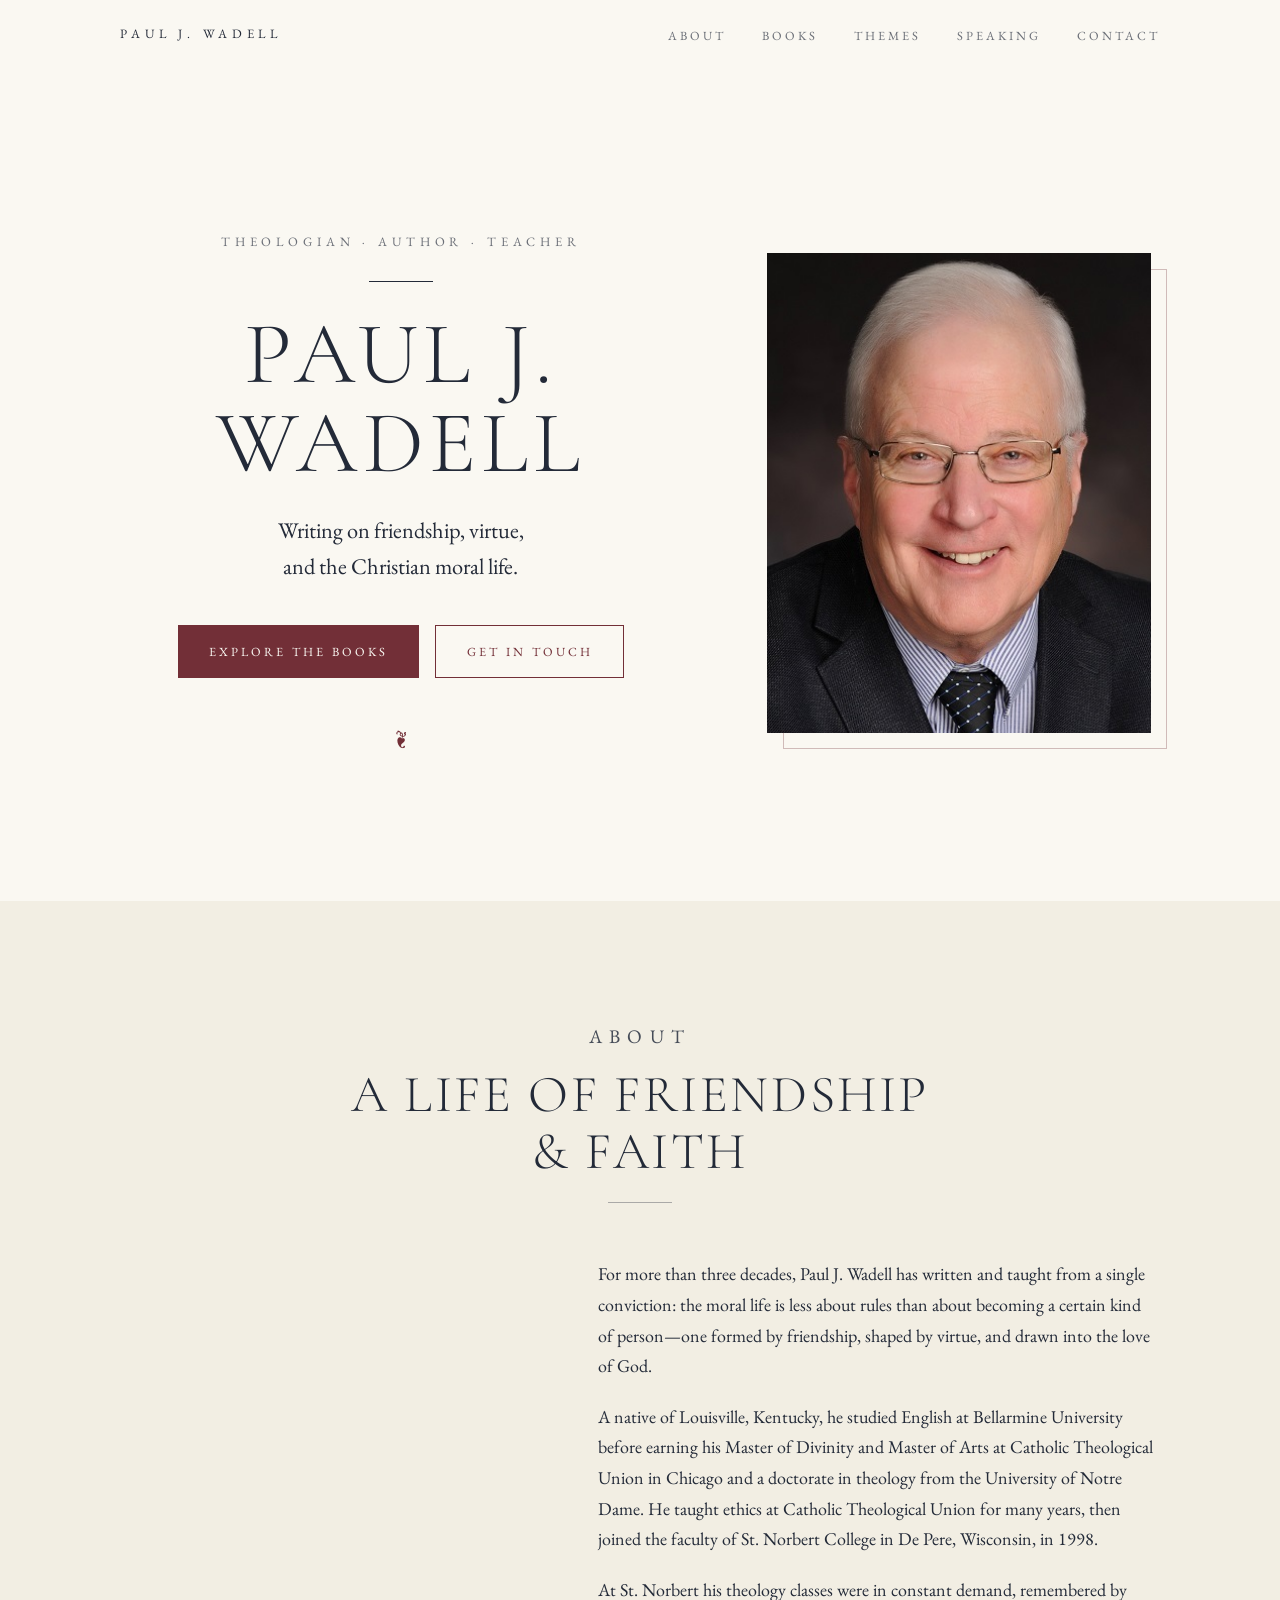
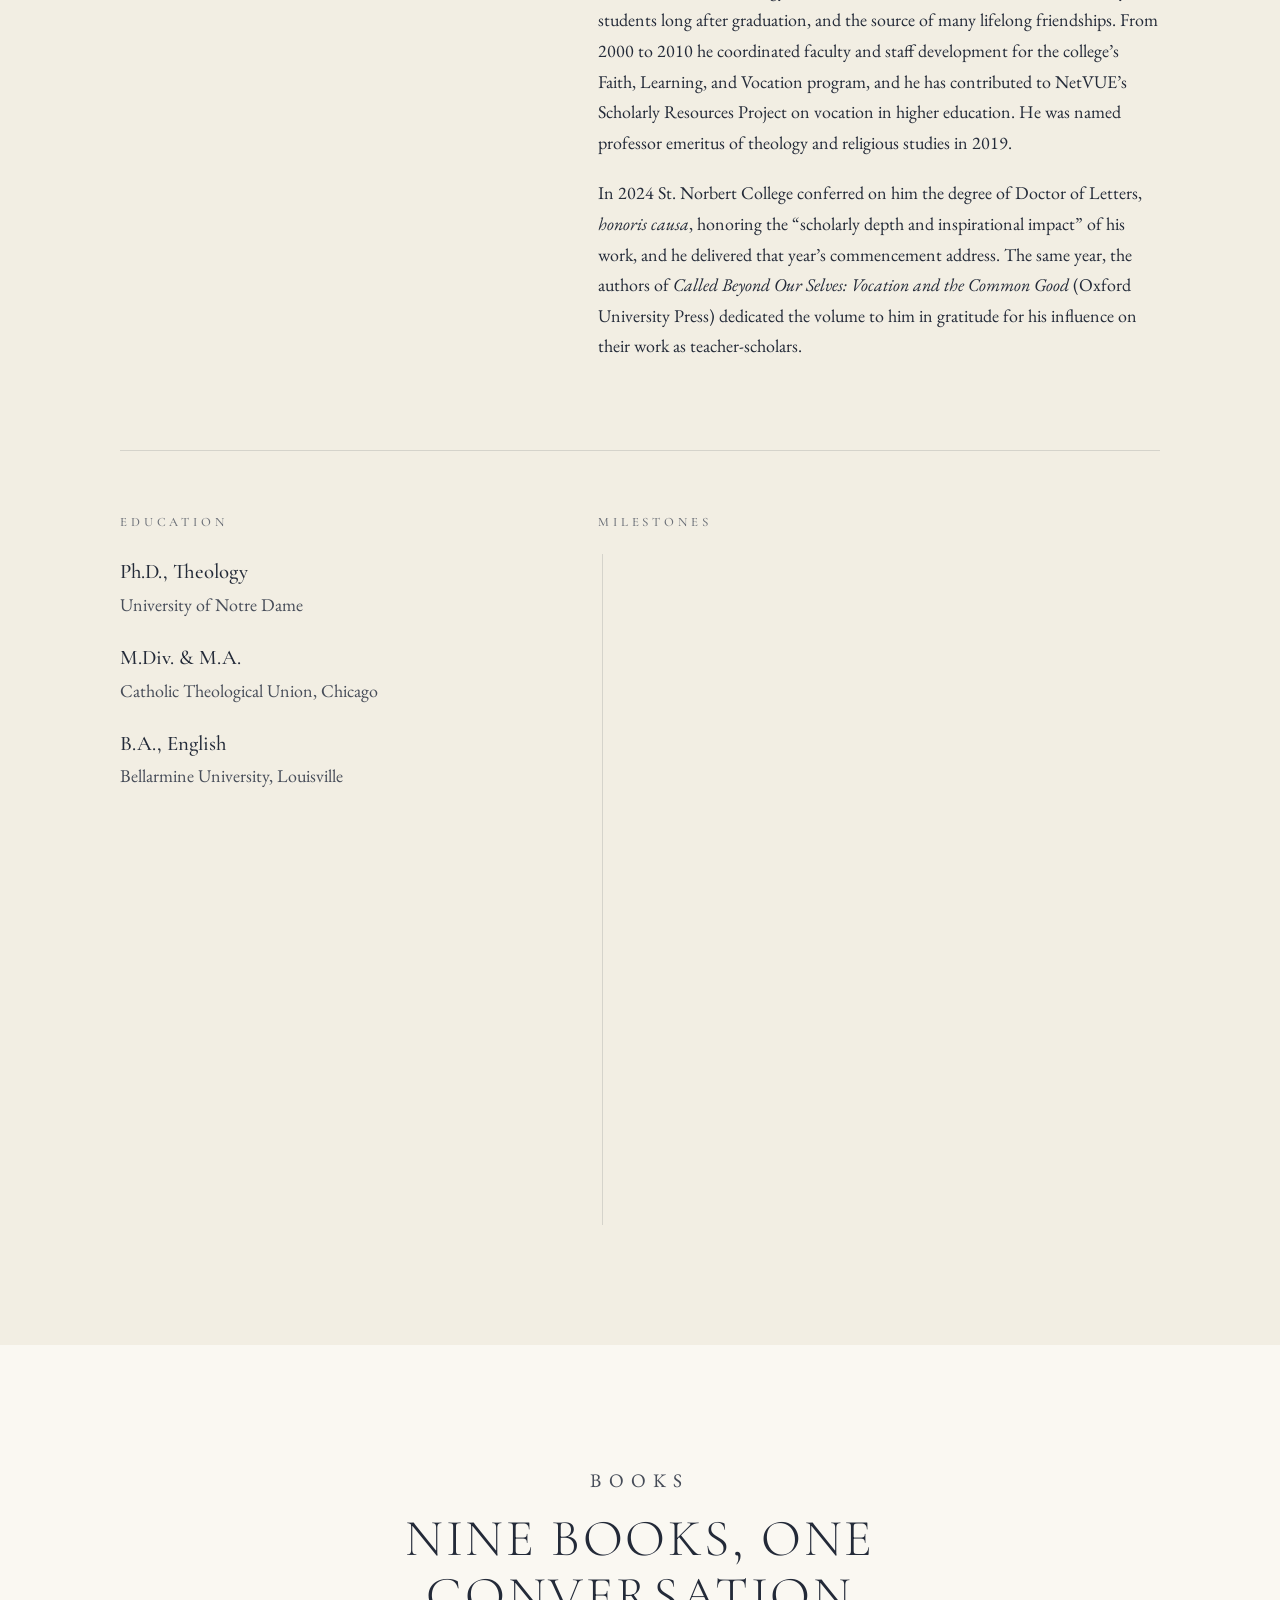
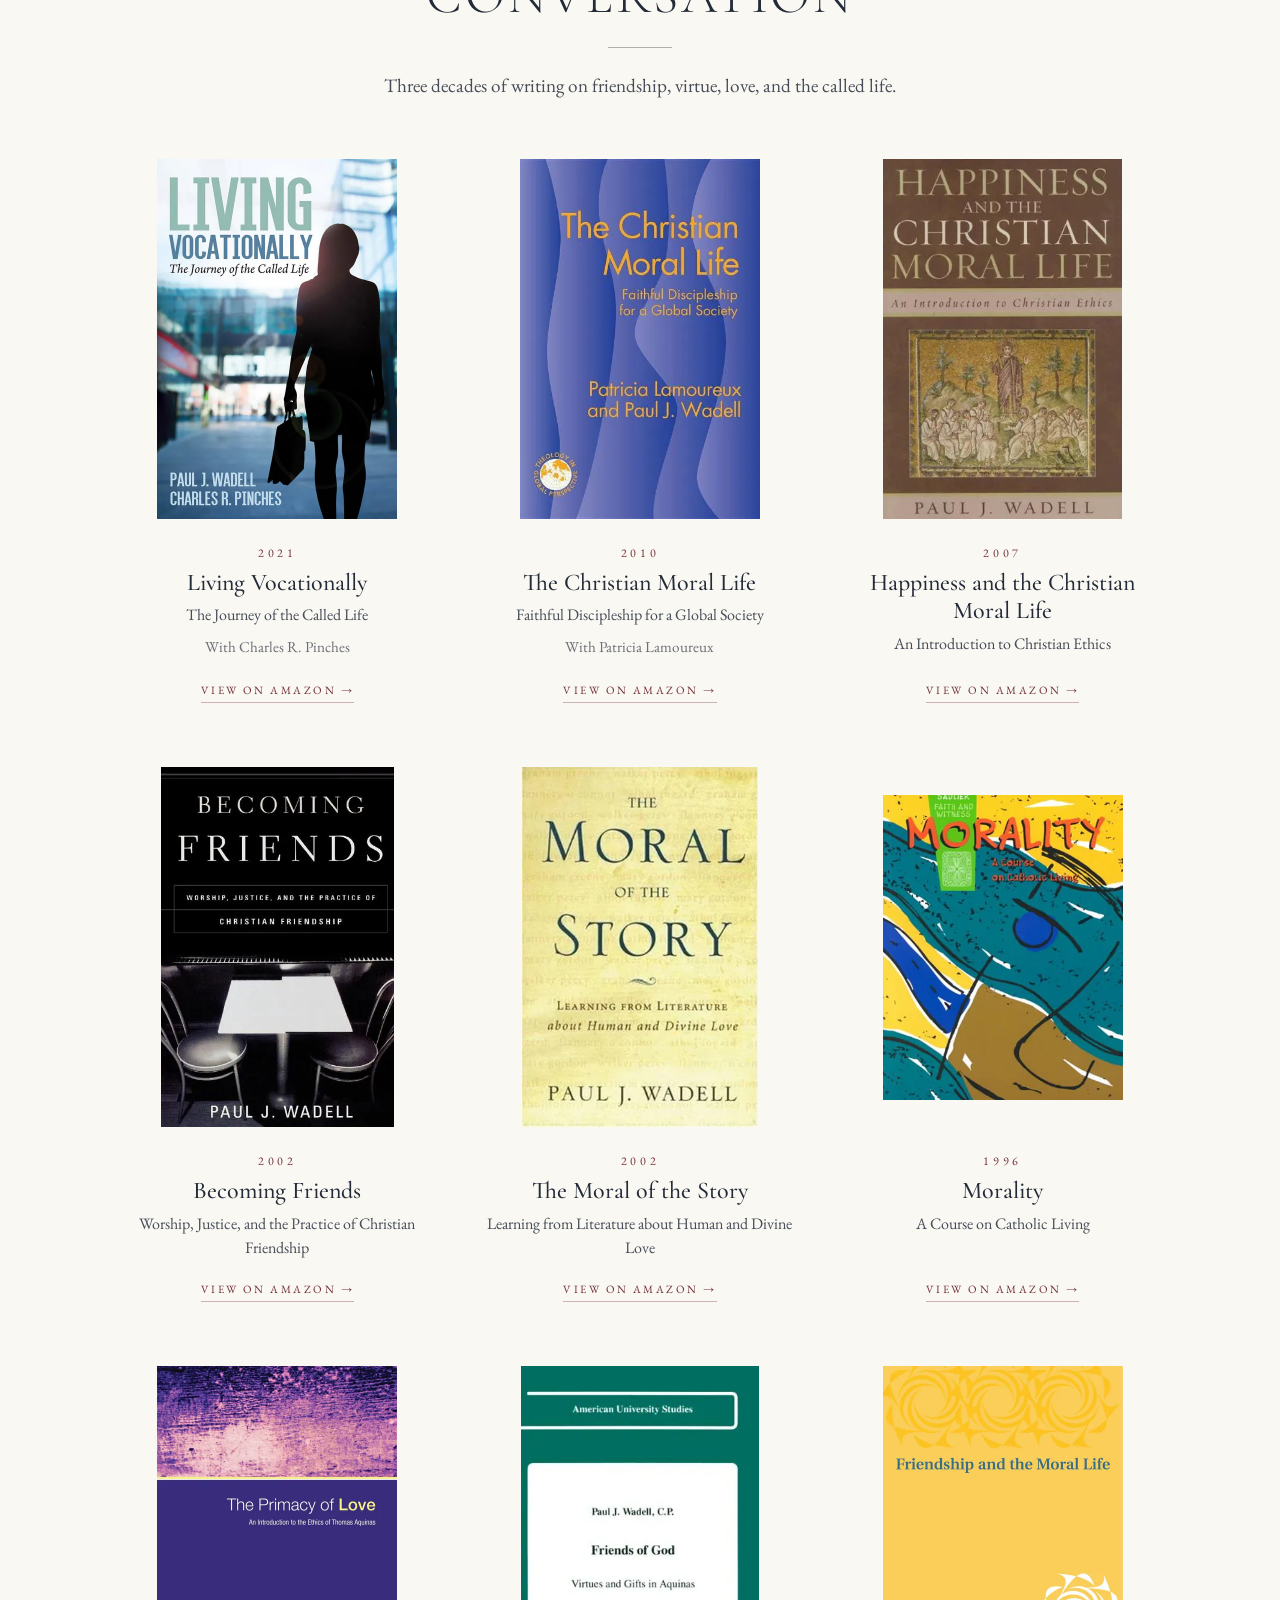
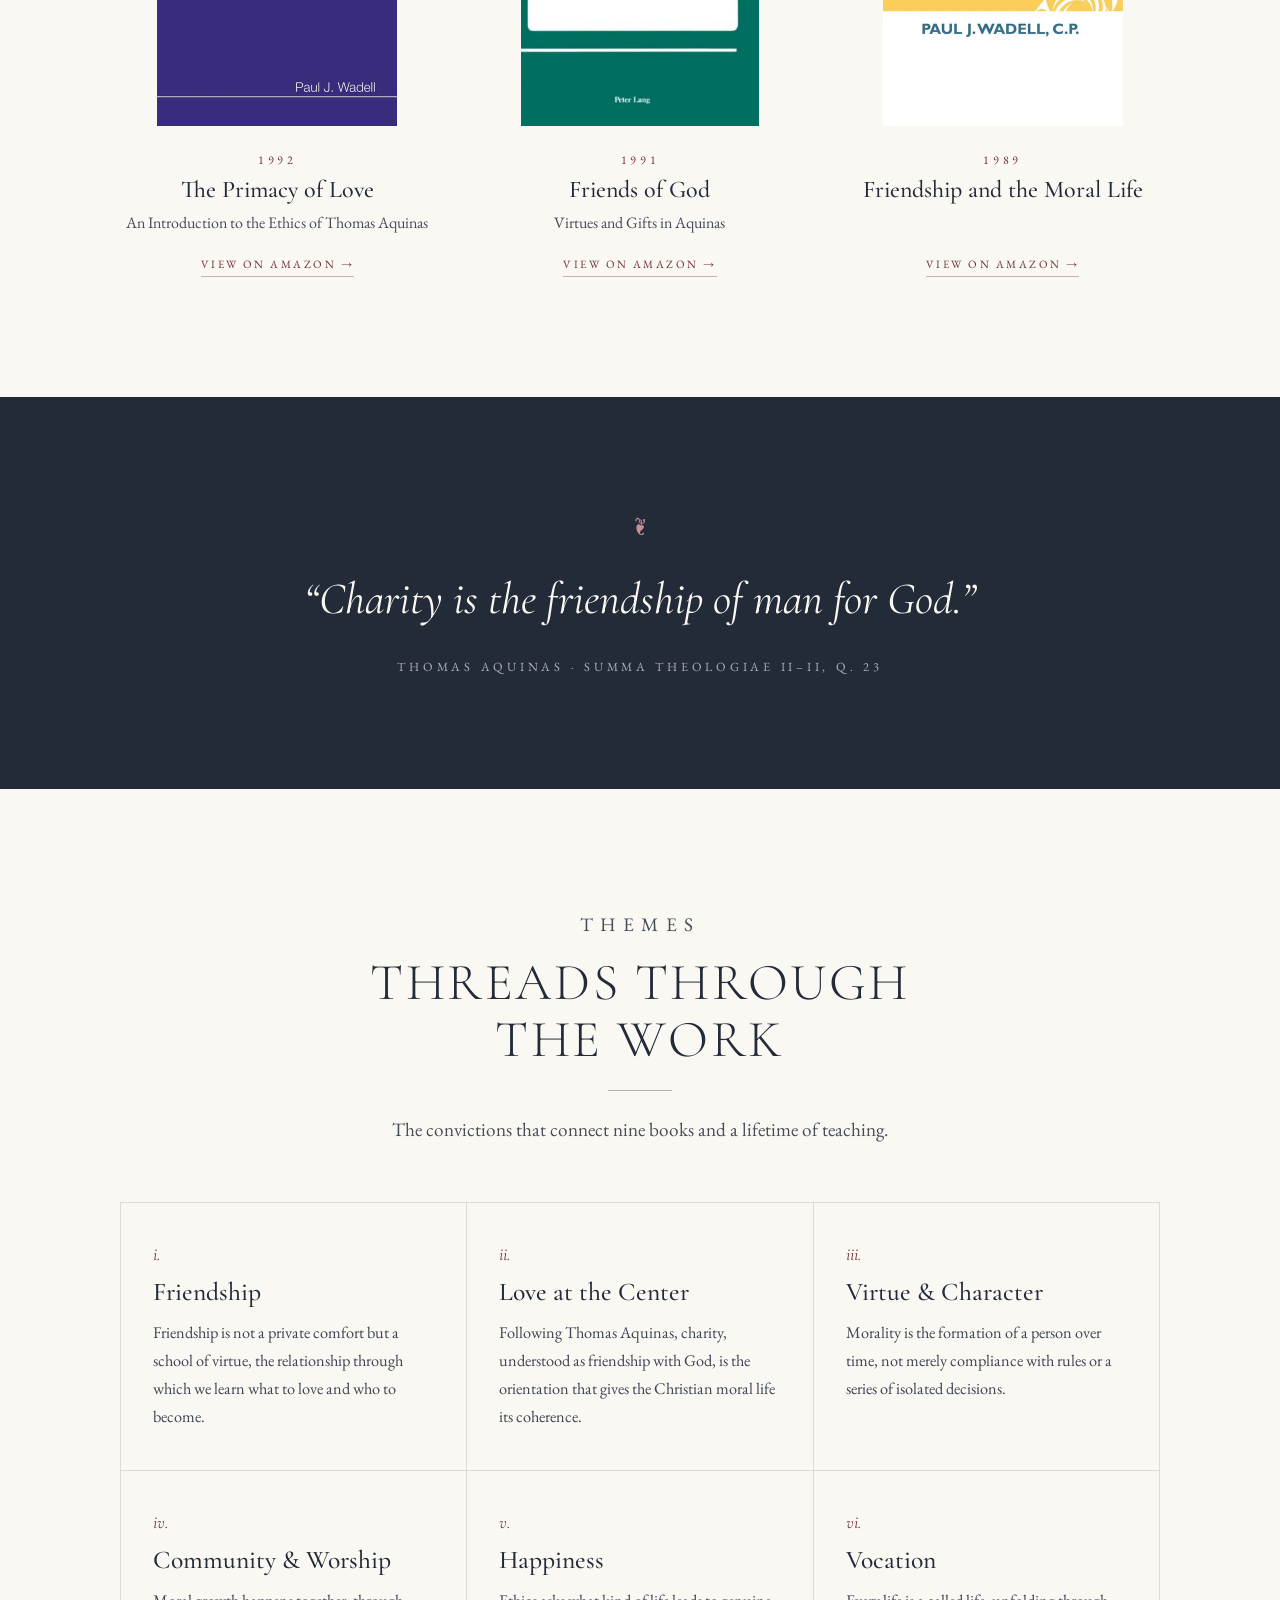
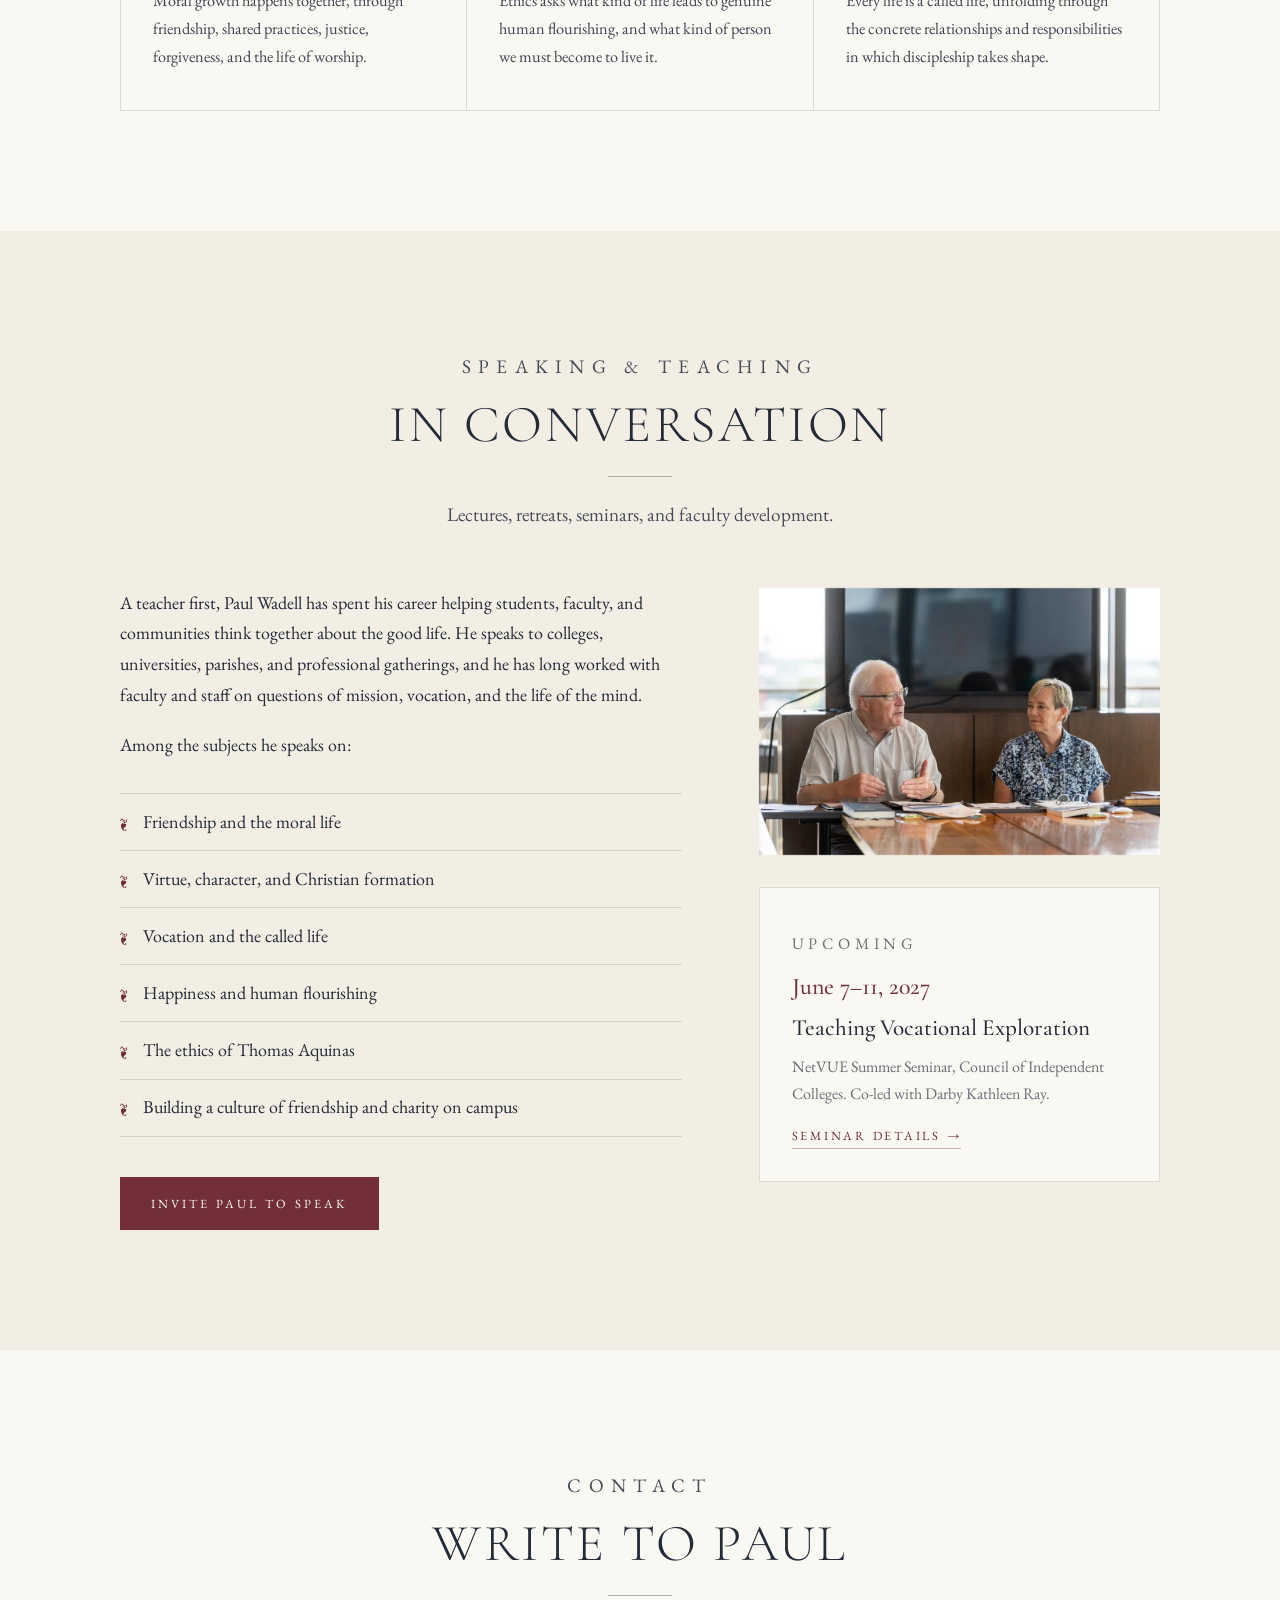
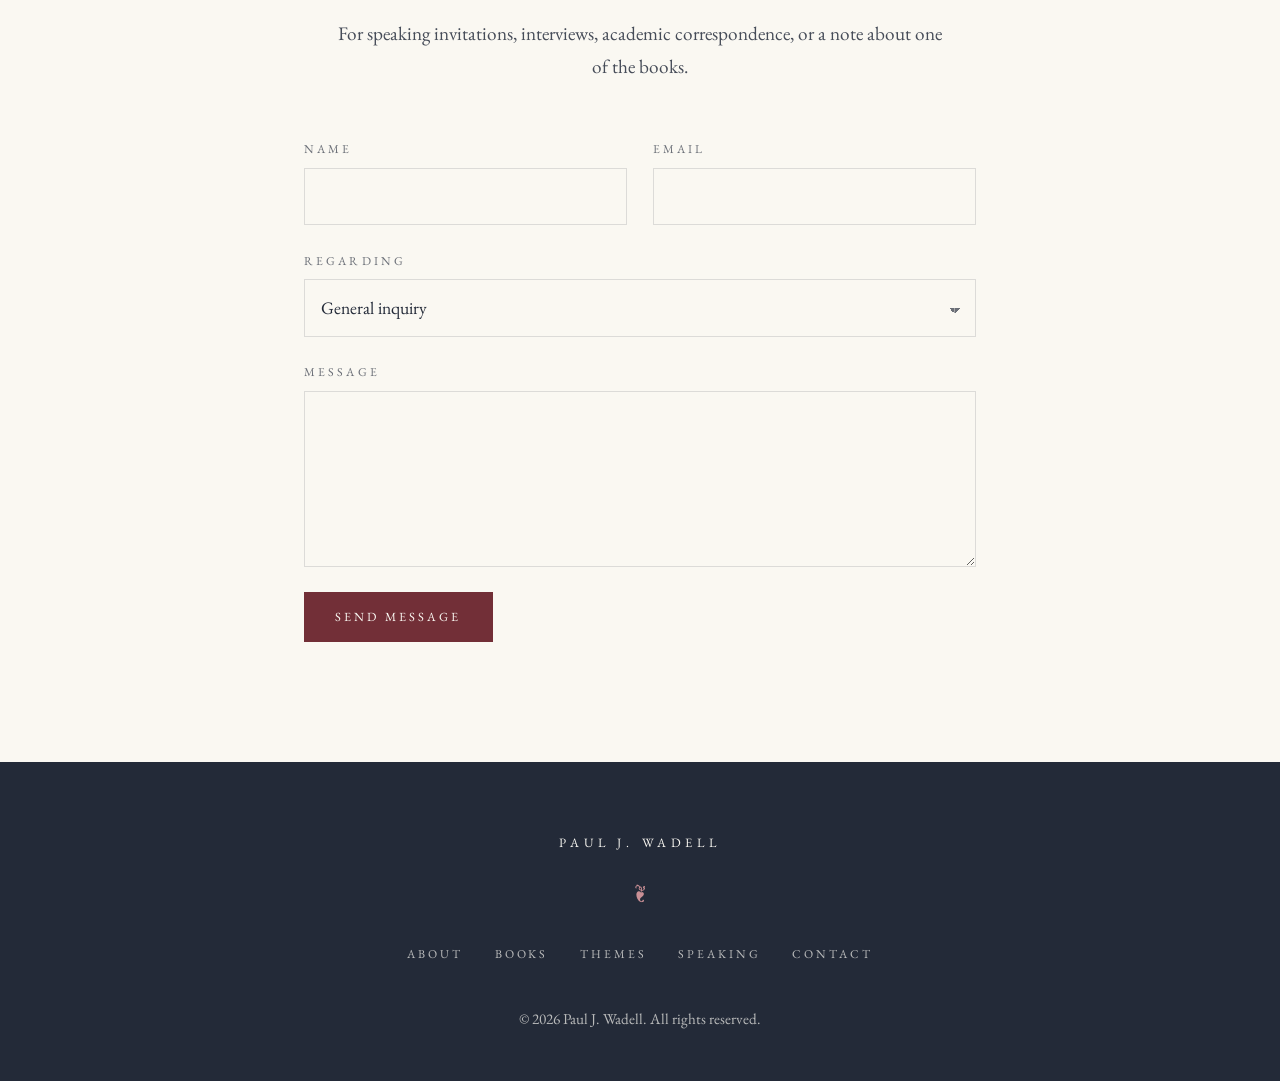
==== commit 22123372: "grammar" ====
--- a/website-preview-92551718b4c7d4ad.html
+++ b/website-preview-92551718b4c7d4ad.html
@@ -91,12 +91,7 @@
           </div>
 
           <div class="bio">
-            <p>
-              For more than three decades, Paul J. Wadell has written and taught from a single
-              conviction: the moral life is less about rules than about becoming a certain kind
-              of person: one formed by friendship, shaped by virtue, and drawn into
-              the love of God.
-            </p>
+            <p>For more than three decades, Paul J. Wadell has written and taught from a single conviction: the moral life is less about rules than about becoming a certain kind of person—one formed by friendship, shaped by virtue, and drawn into the love of God.</p>
             <p>
               A native of Louisville, Kentucky, he studied English at Bellarmine University before
               earning his Master of Divinity and Master of Arts at Catholic Theological Union in
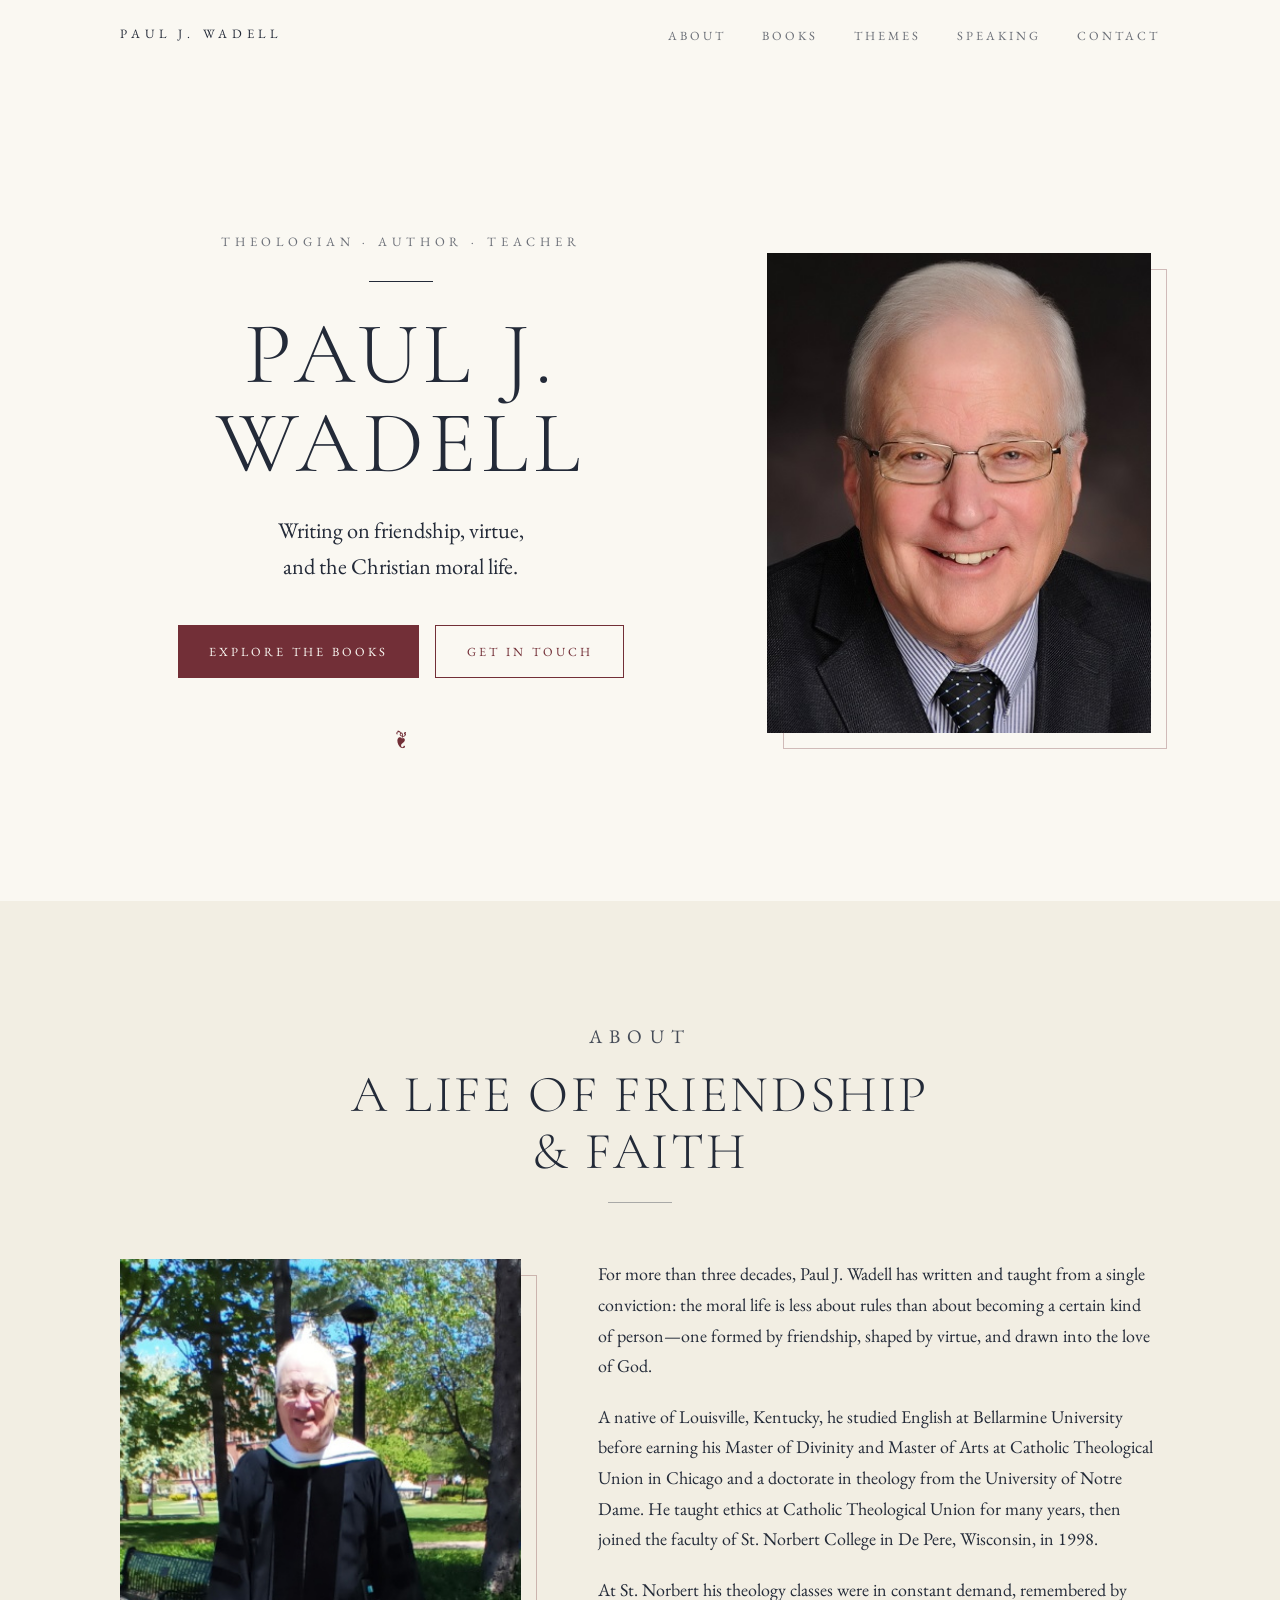
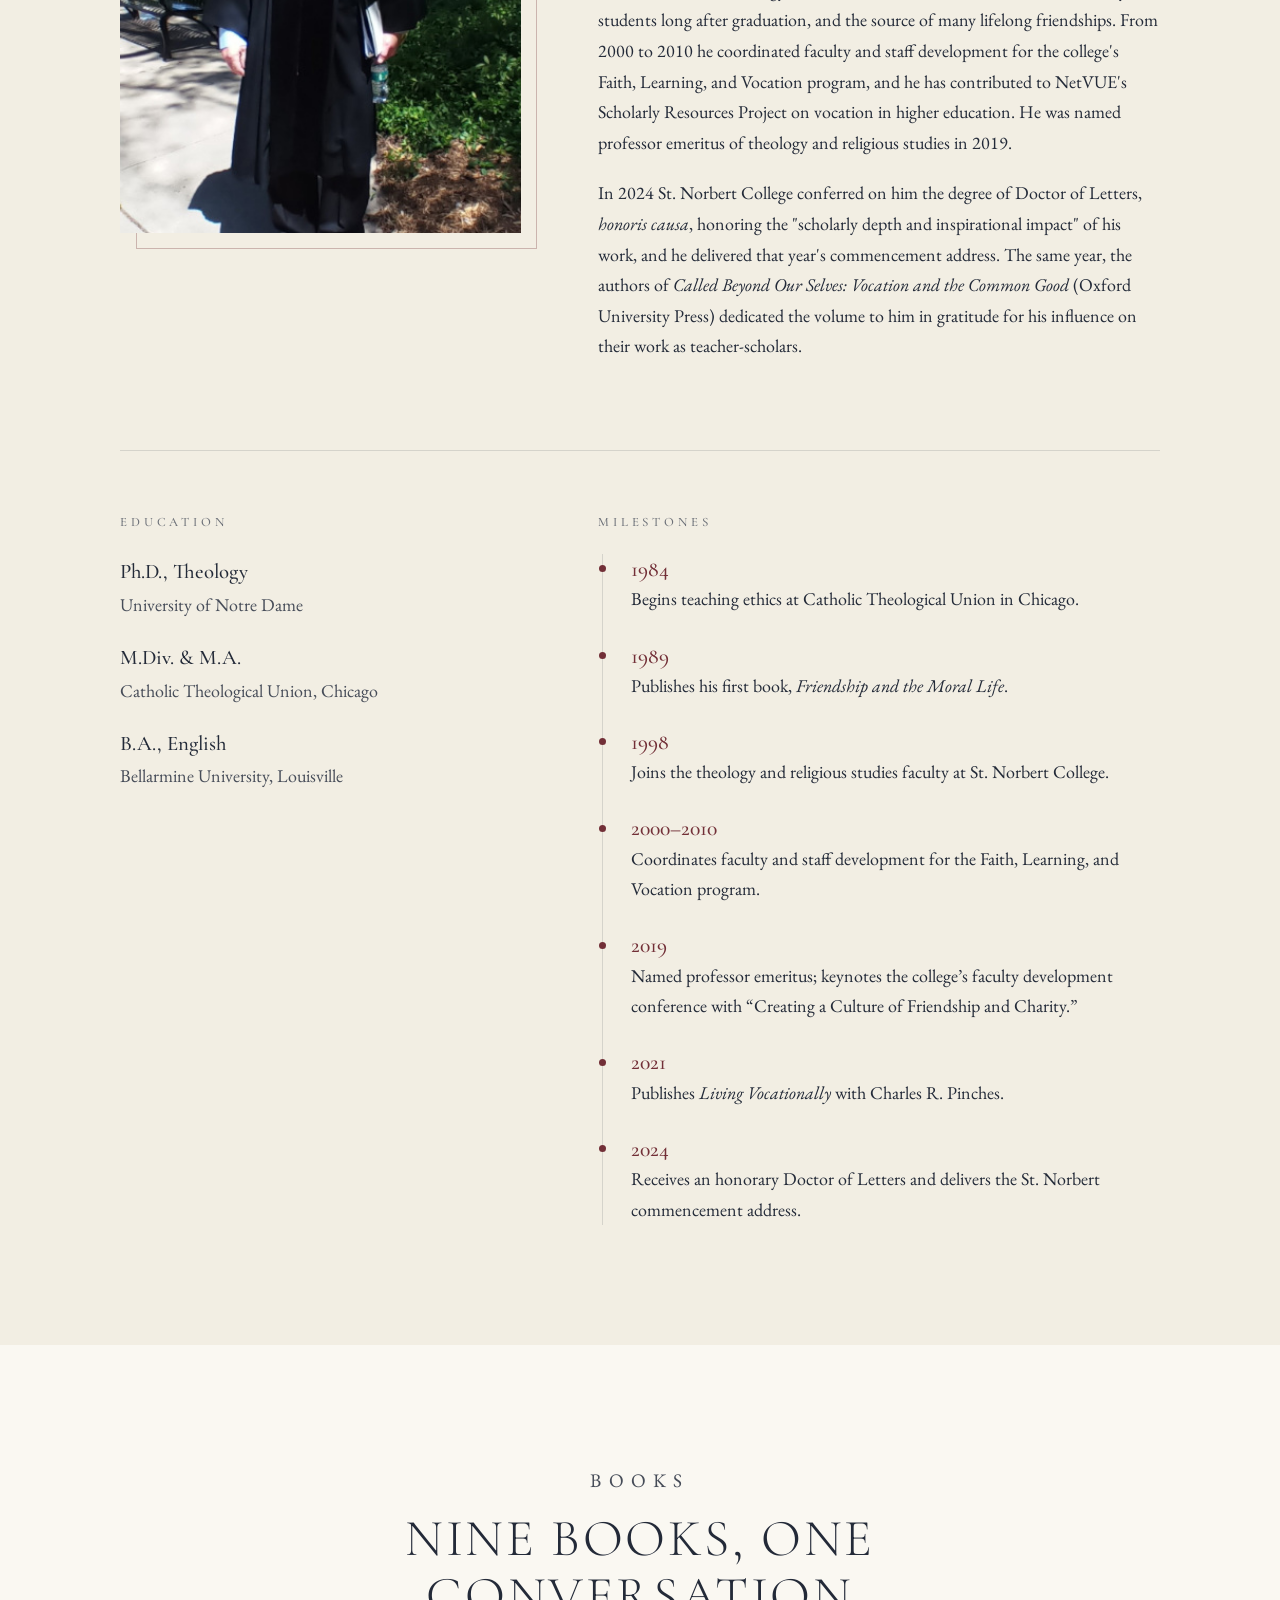
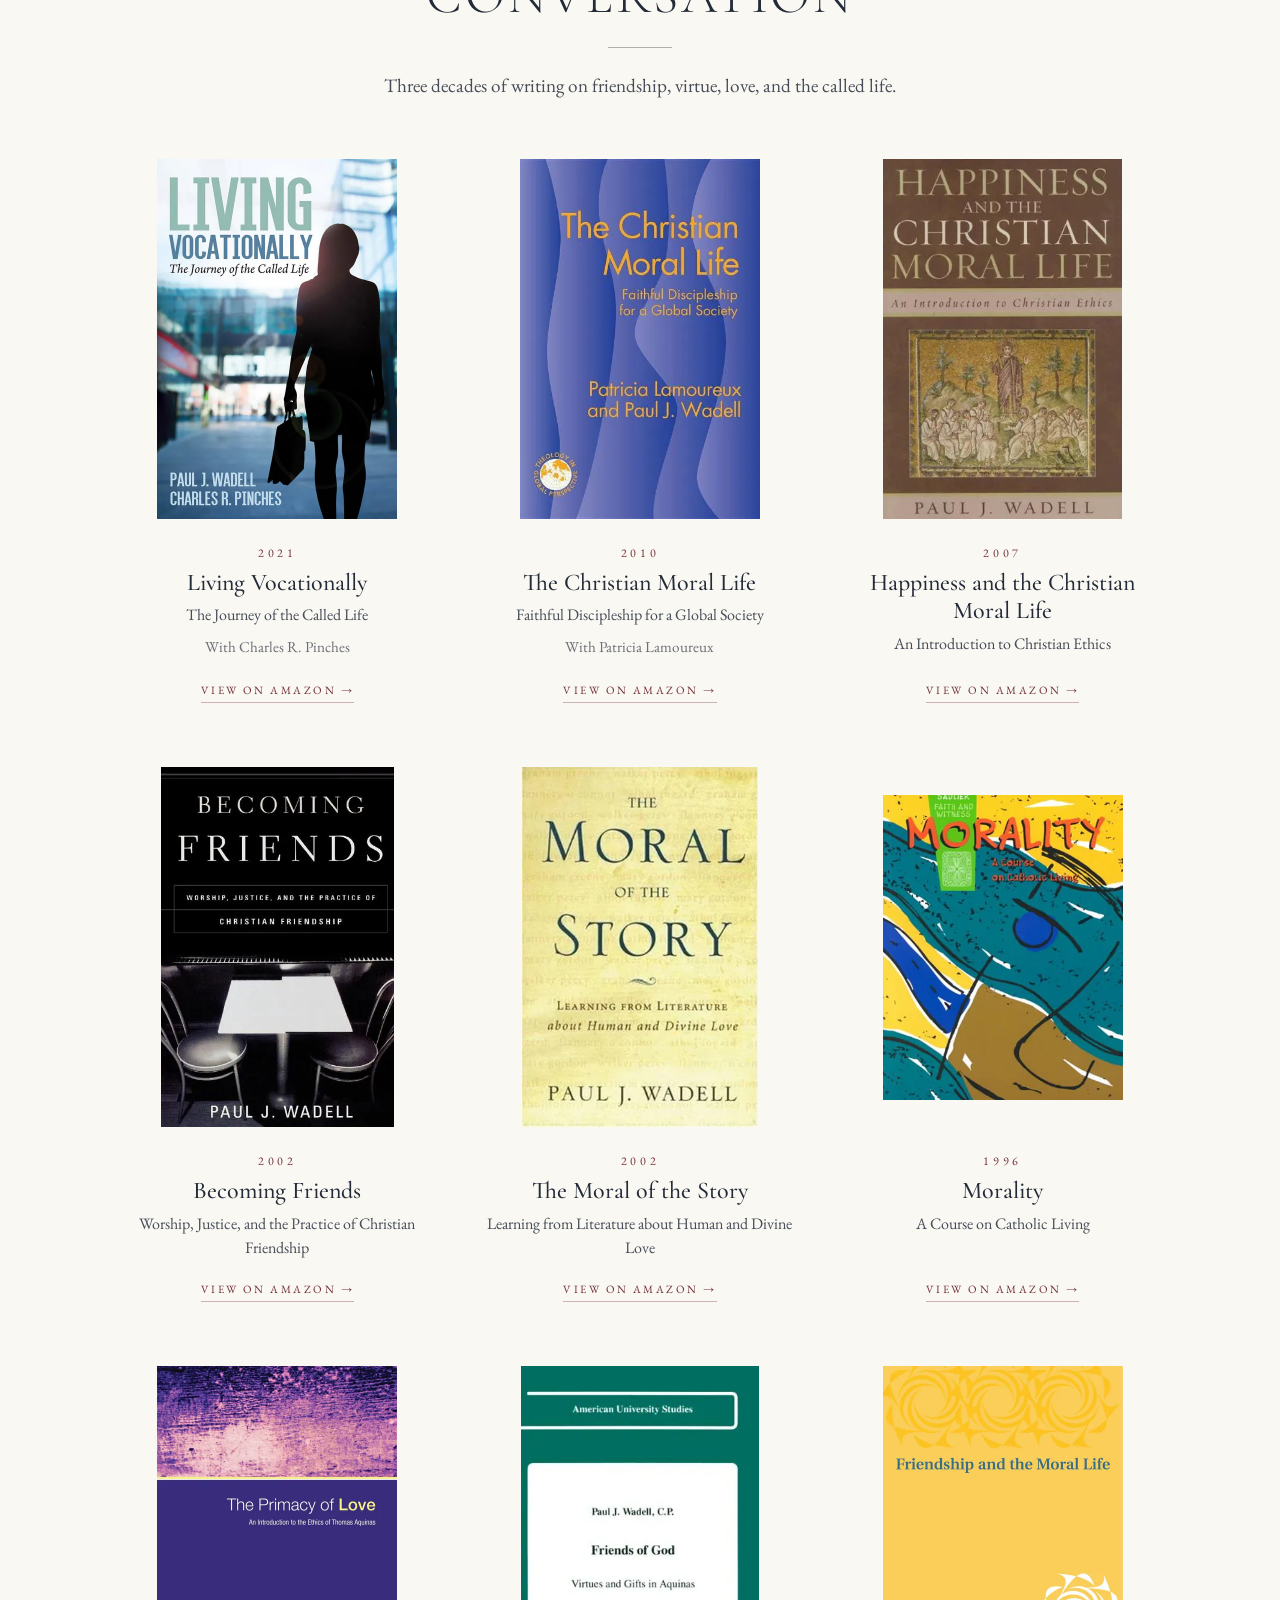
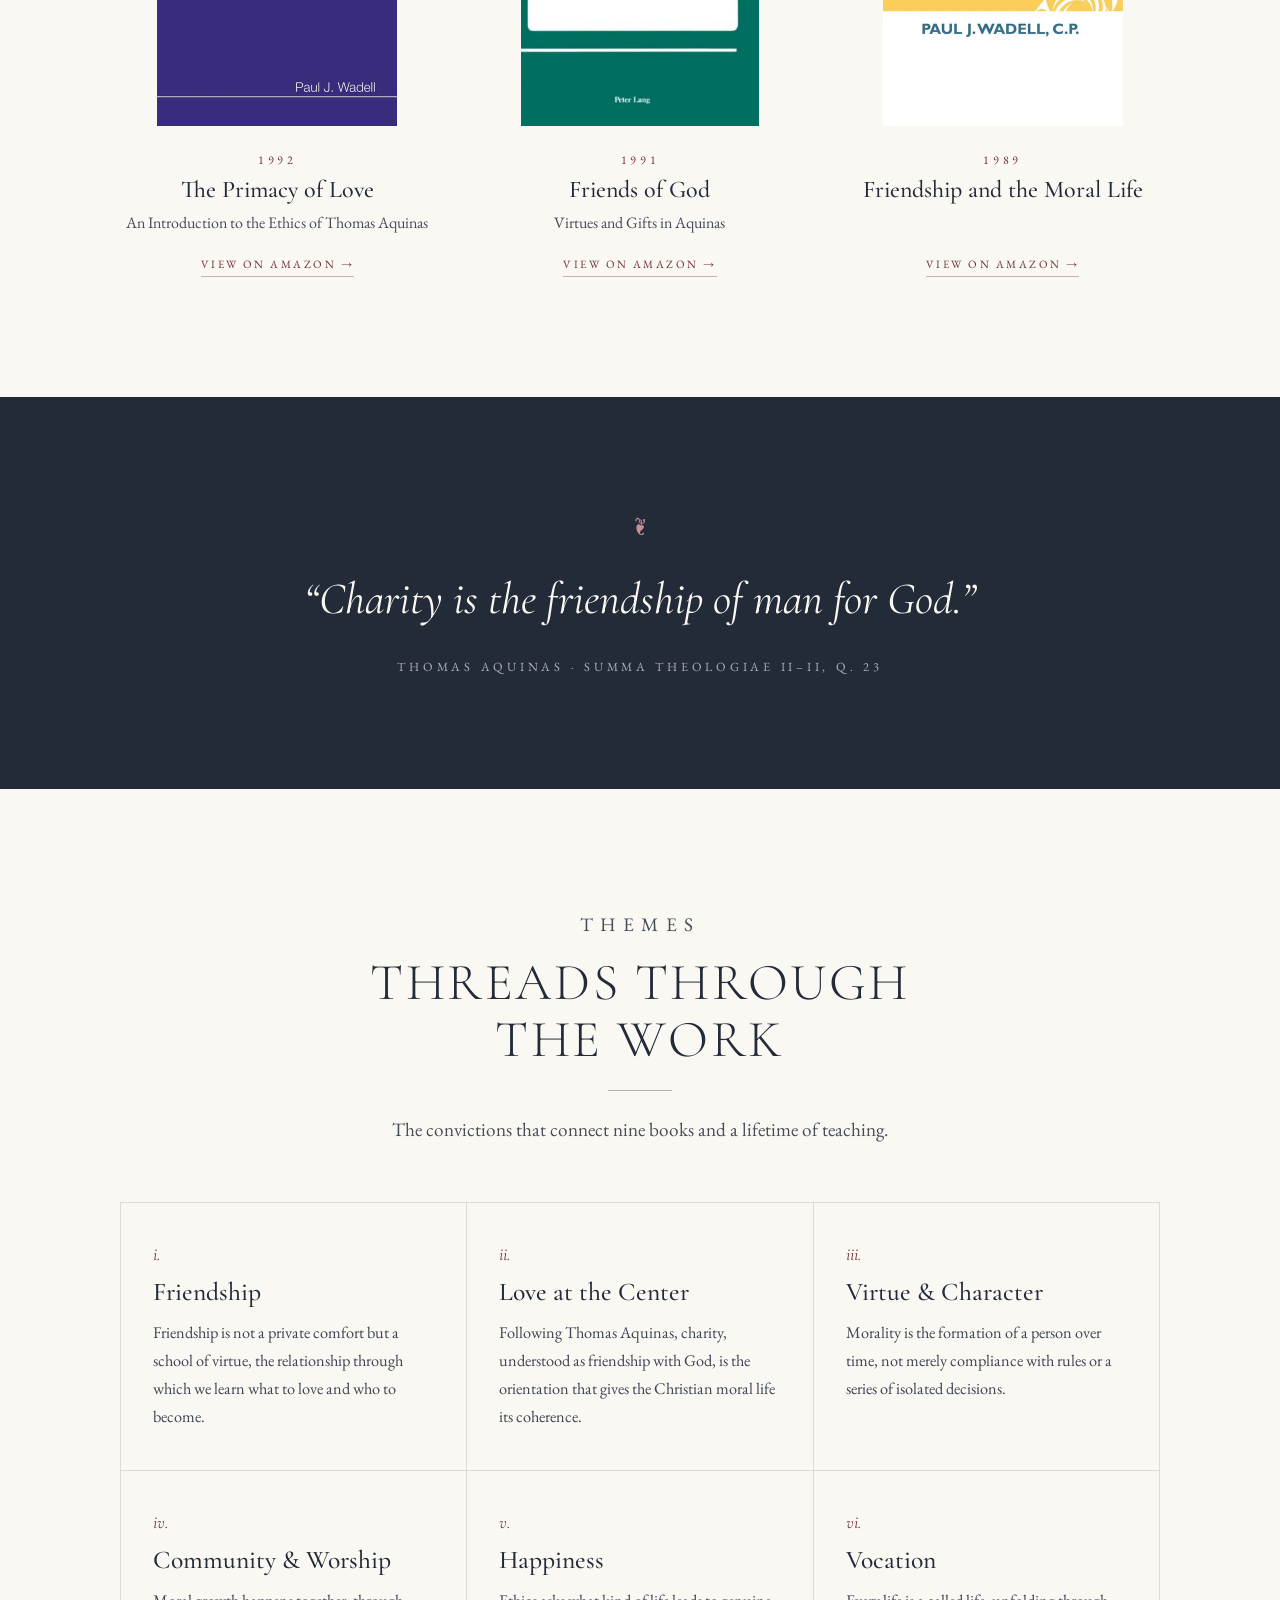
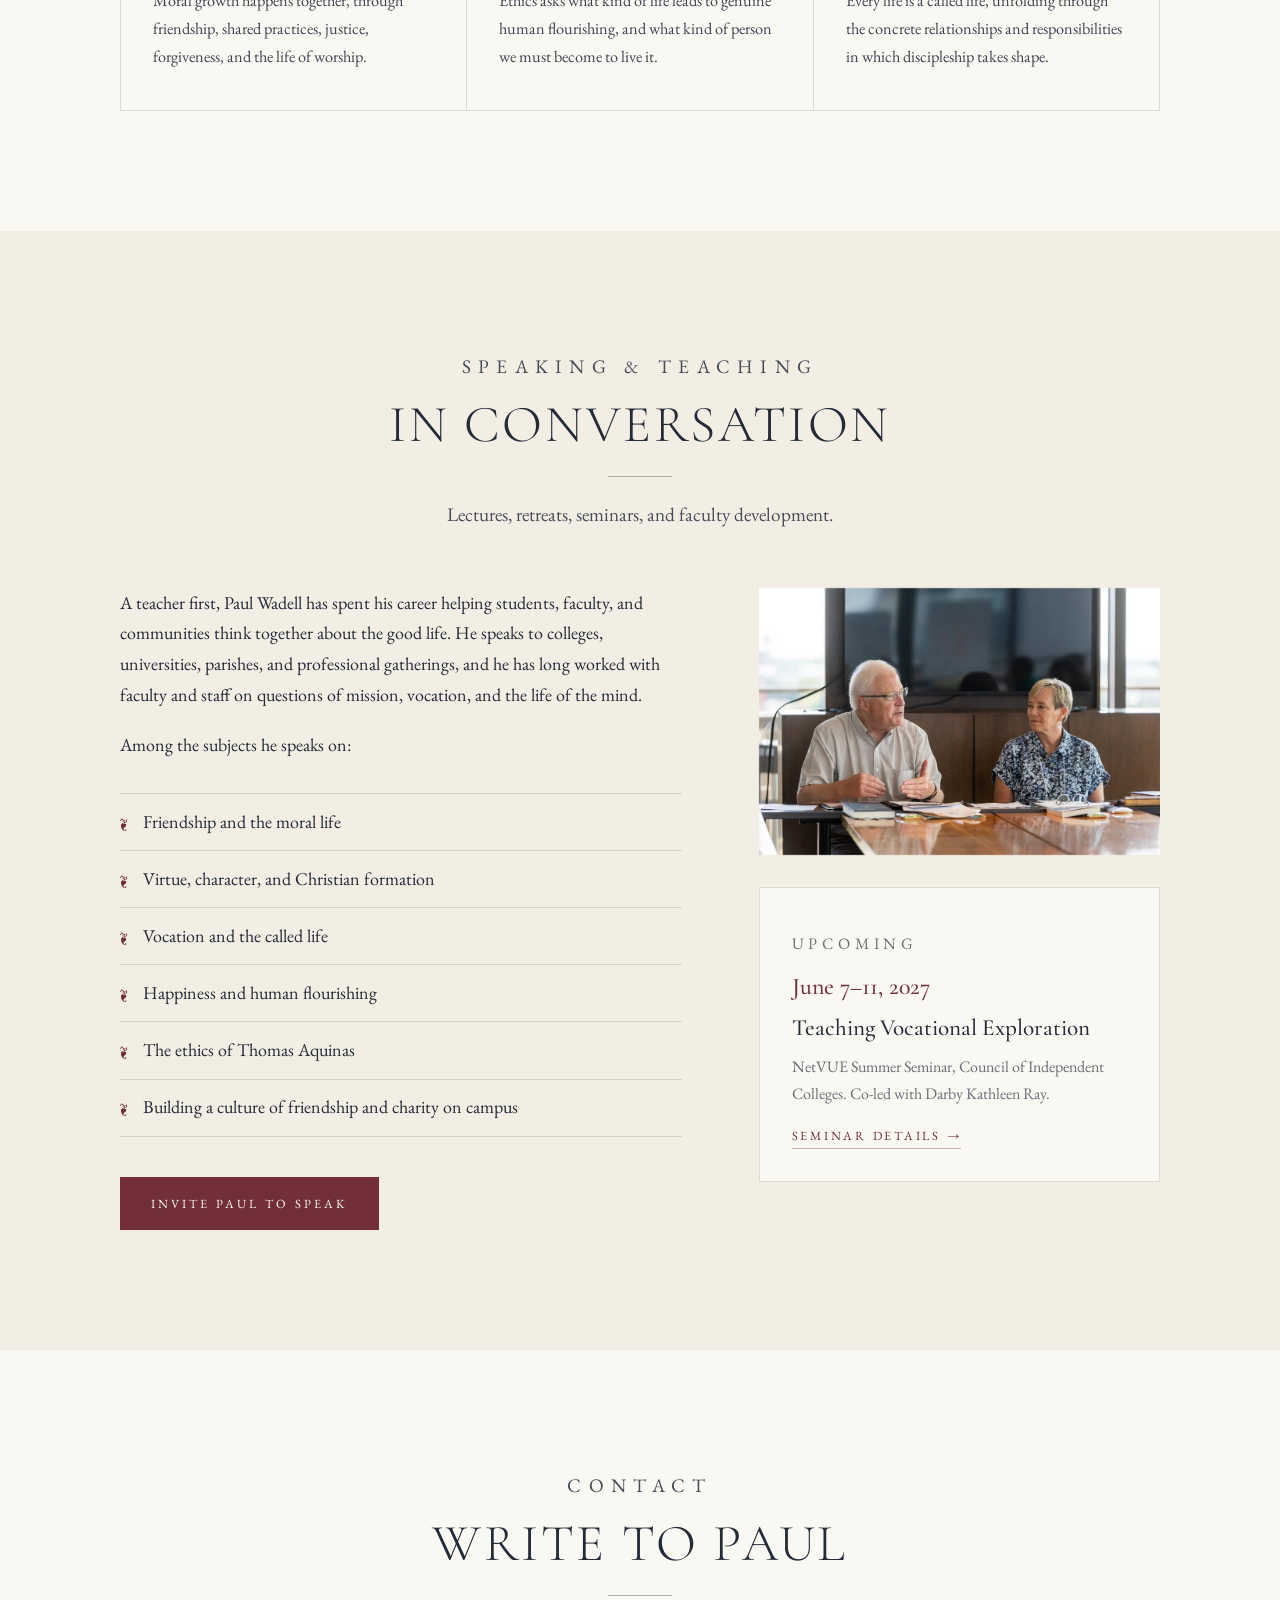
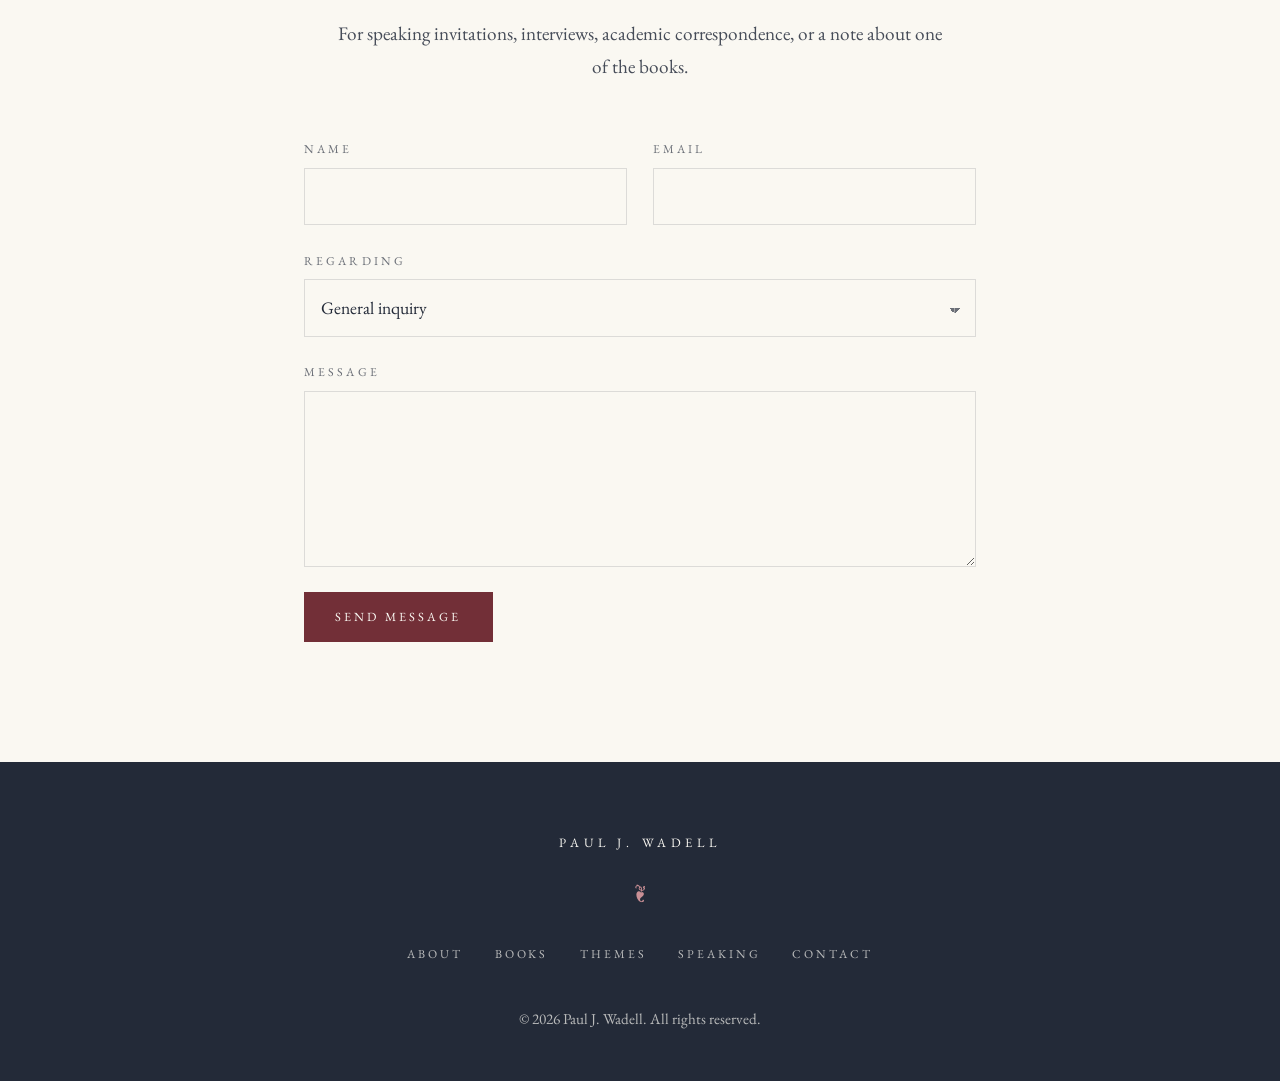
==== commit a8ca2e1b: "formatting" ====
--- a/website-preview-92551718b4c7d4ad.html
+++ b/website-preview-92551718b4c7d4ad.html
@@ -91,29 +91,18 @@
           </div>
 
           <div class="bio">
-            <p>For more than three decades, Paul J. Wadell has written and taught from a single conviction: the moral life is less about rules than about becoming a certain kind of person—one formed by friendship, shaped by virtue, and drawn into the love of God.</p>
             <p>
-              A native of Louisville, Kentucky, he studied English at Bellarmine University before
-              earning his Master of Divinity and Master of Arts at Catholic Theological Union in
-              Chicago and a doctorate in theology from the University of Notre Dame. He taught
-              ethics at Catholic Theological Union for many years, then joined the faculty of
-              St.&nbsp;Norbert College in De&nbsp;Pere, Wisconsin, in 1998.
+              For more than three decades, Paul J. Wadell has written and taught from a single conviction: the moral life is less about rules than about becoming a certain kind of person—one formed by friendship, shaped by virtue, and drawn into the love of God.
             </p>
             <p>
-              At St.&nbsp;Norbert his theology classes were in constant demand, remembered by
-              students long after graduation, and the source of many lifelong friendships. From
-              2000 to 2010 he coordinated faculty and staff development for the college&rsquo;s
-              Faith, Learning, and Vocation program, and he has contributed to NetVUE&rsquo;s
-              Scholarly Resources Project on vocation in higher education. He was named professor
-              emeritus of theology and religious studies in 2019.
+              A native of Louisville, Kentucky, he studied English at Bellarmine University before earning his Master of Divinity and Master of Arts at Catholic Theological Union in Chicago and a doctorate in theology from the University of Notre Dame. He taught ethics at Catholic Theological Union for many years, then joined the faculty of St. Norbert College in De Pere, Wisconsin, in 1998.
             </p>
             <p>
-              In 2024 St.&nbsp;Norbert College conferred on him the degree of Doctor of Letters,
-              <em>honoris causa</em>, honoring the &ldquo;scholarly depth and inspirational
-              impact&rdquo; of his work, and he delivered that year&rsquo;s commencement address.
-              The same year, the authors of <em>Called Beyond Our Selves: Vocation and the Common
-              Good</em> (Oxford University Press) dedicated the volume to him in gratitude for his
-              influence on their work as teacher-scholars.
+              At St. Norbert his theology classes were in constant demand, remembered by
+              students long after graduation, and the source of many lifelong friendships. From 2000 to 2010 he coordinated faculty and staff development for the college's Faith, Learning, and Vocation program, and he has contributed to NetVUE's Scholarly Resources Project on vocation in higher education. He was named professor emeritus of theology and religious studies in 2019.
+            </p>
+            <p>
+              In 2024 St. Norbert College conferred on him the degree of Doctor of Letters, <em>honoris causa</em>, honoring the "scholarly depth and inspirational impact" of his work, and he delivered that year's commencement address. The same year, the authors of <em>Called Beyond Our Selves: Vocation and the Common Good</em> (Oxford University Press) dedicated the volume to him in gratitude for his influence on their work as teacher-scholars.
             </p>
           </div>
         </div>
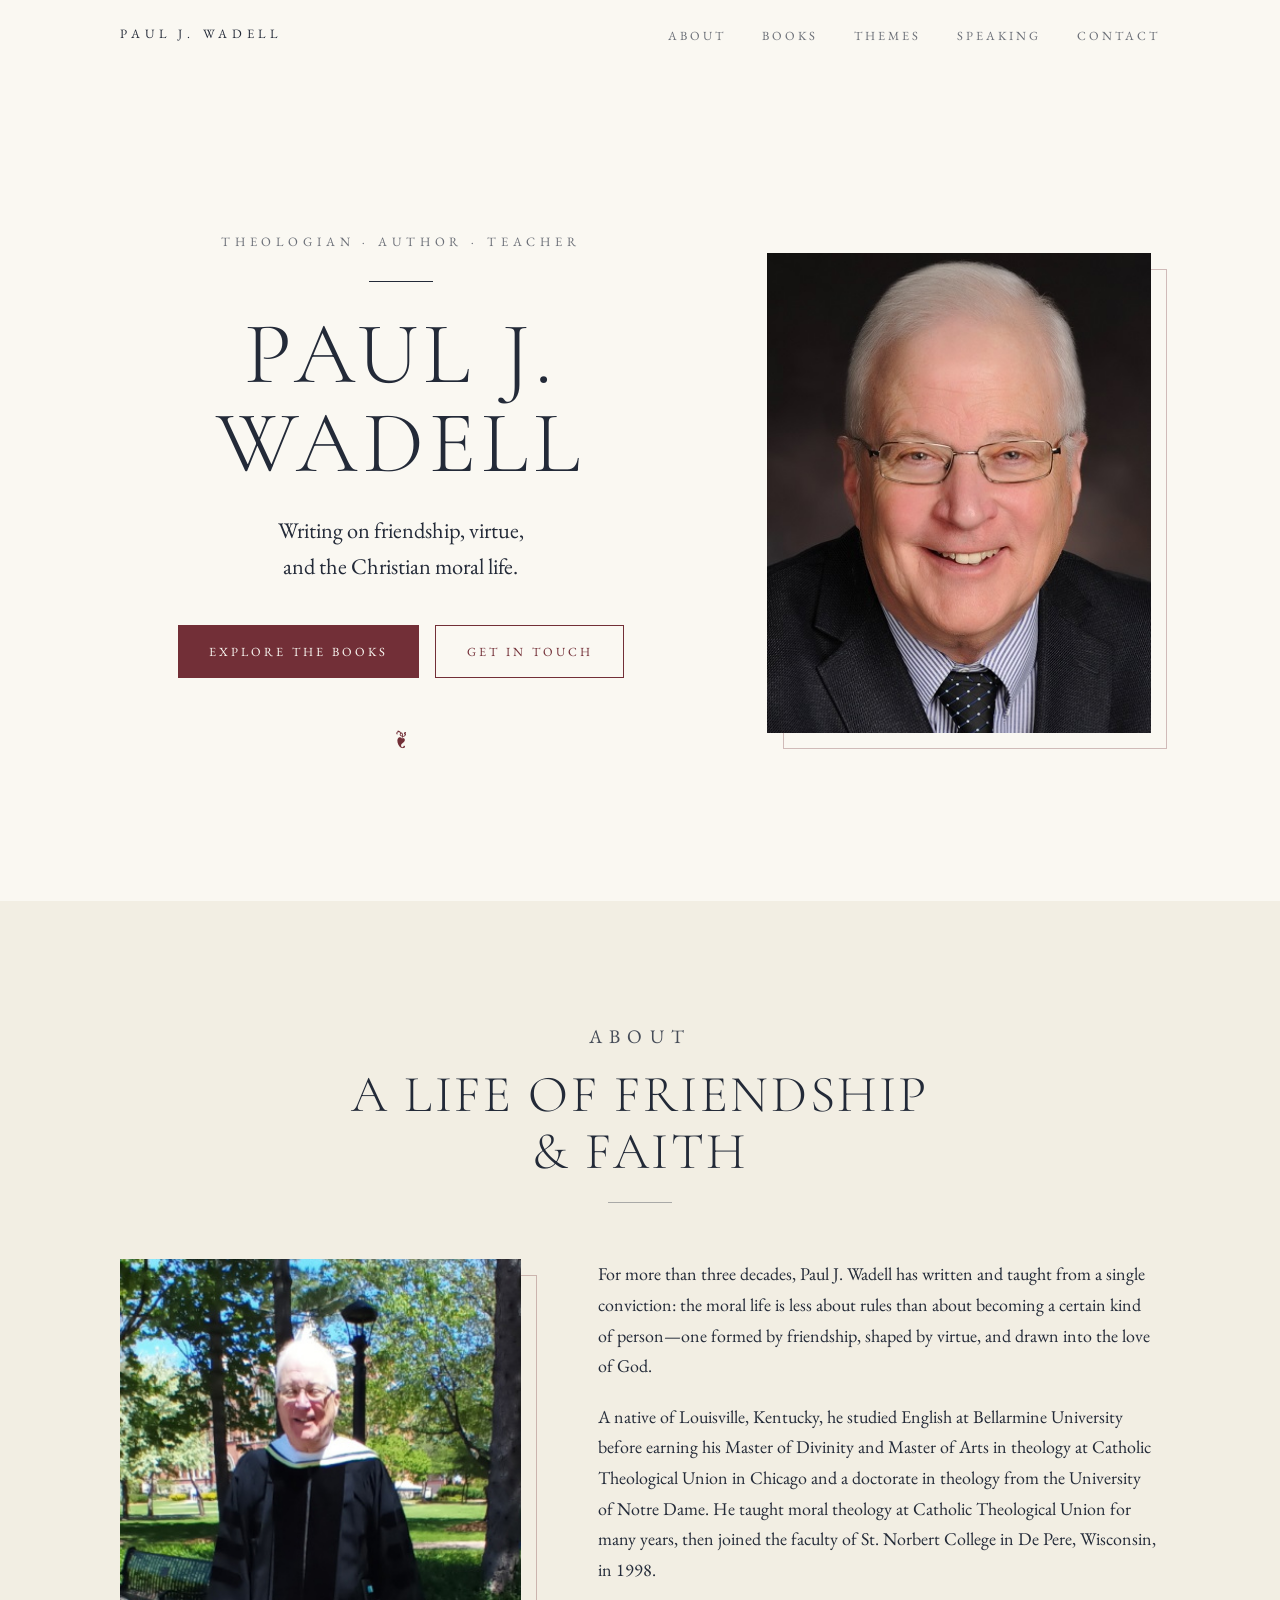
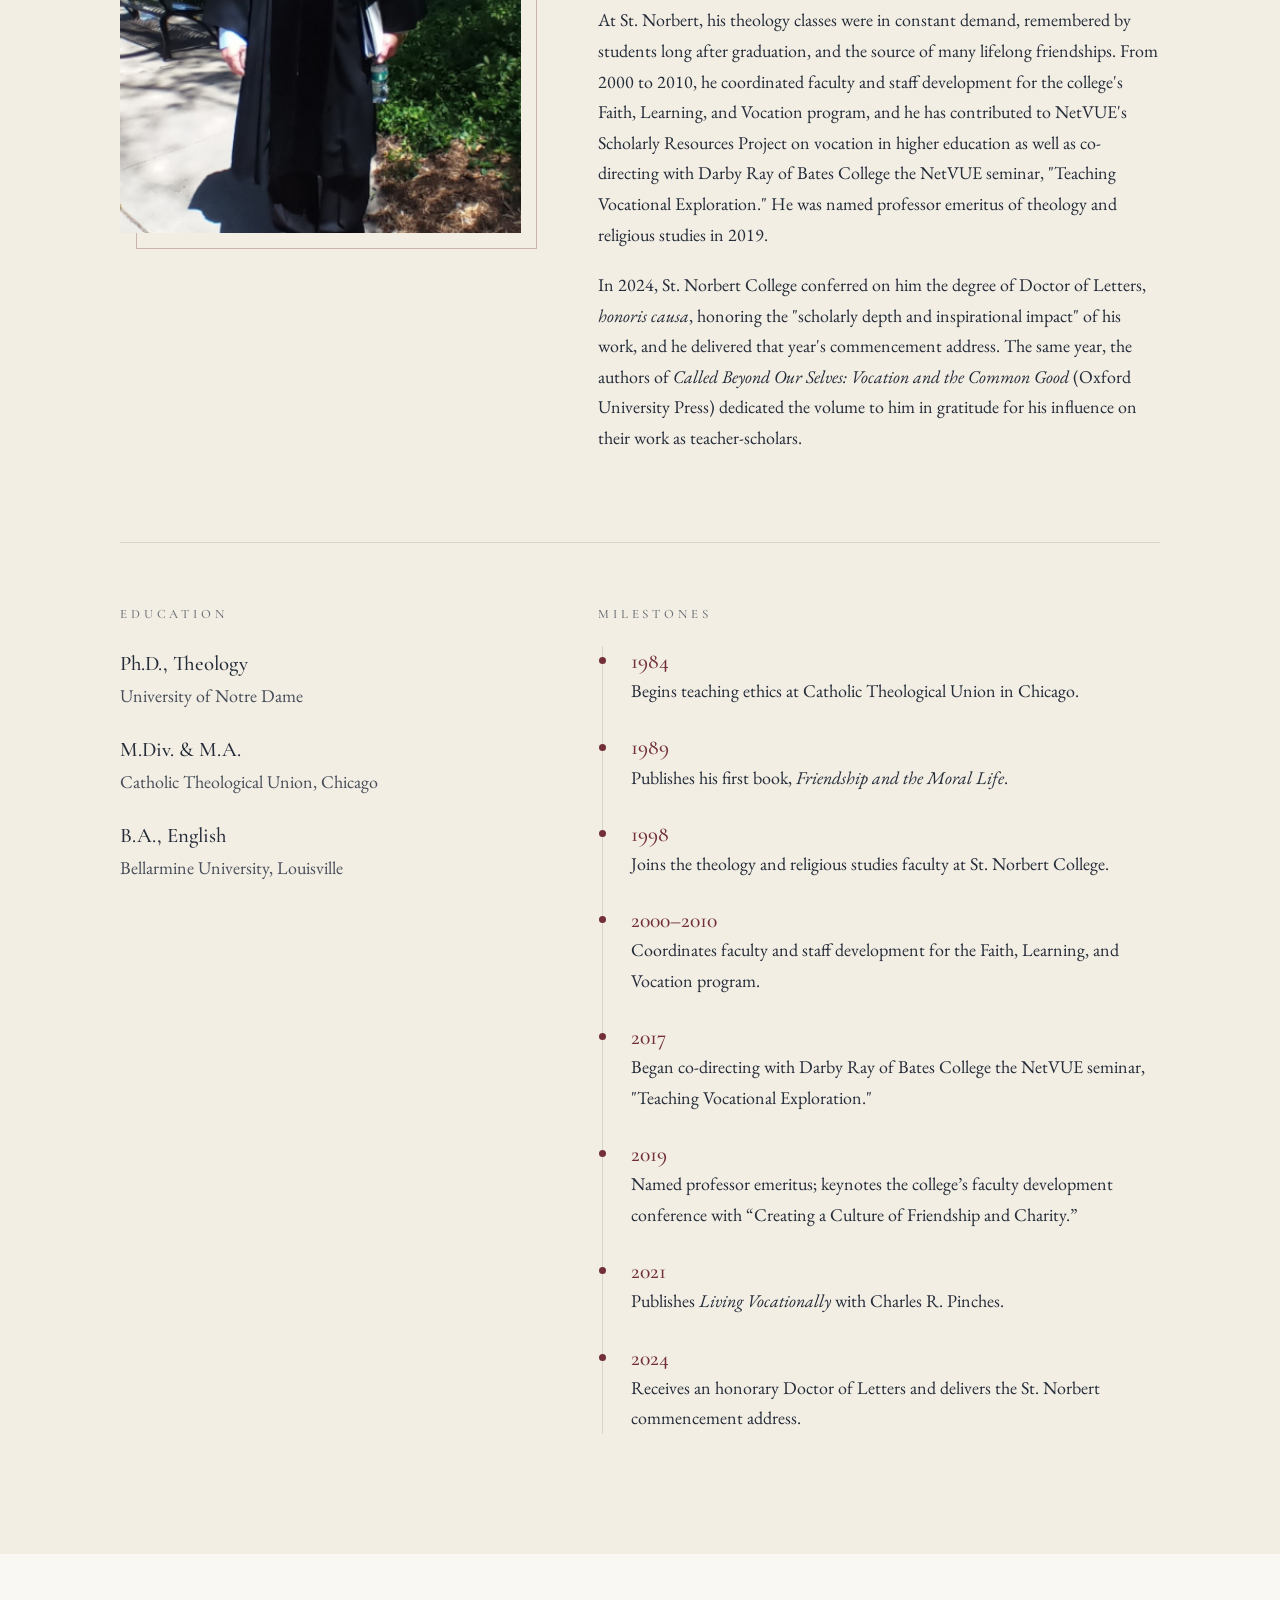
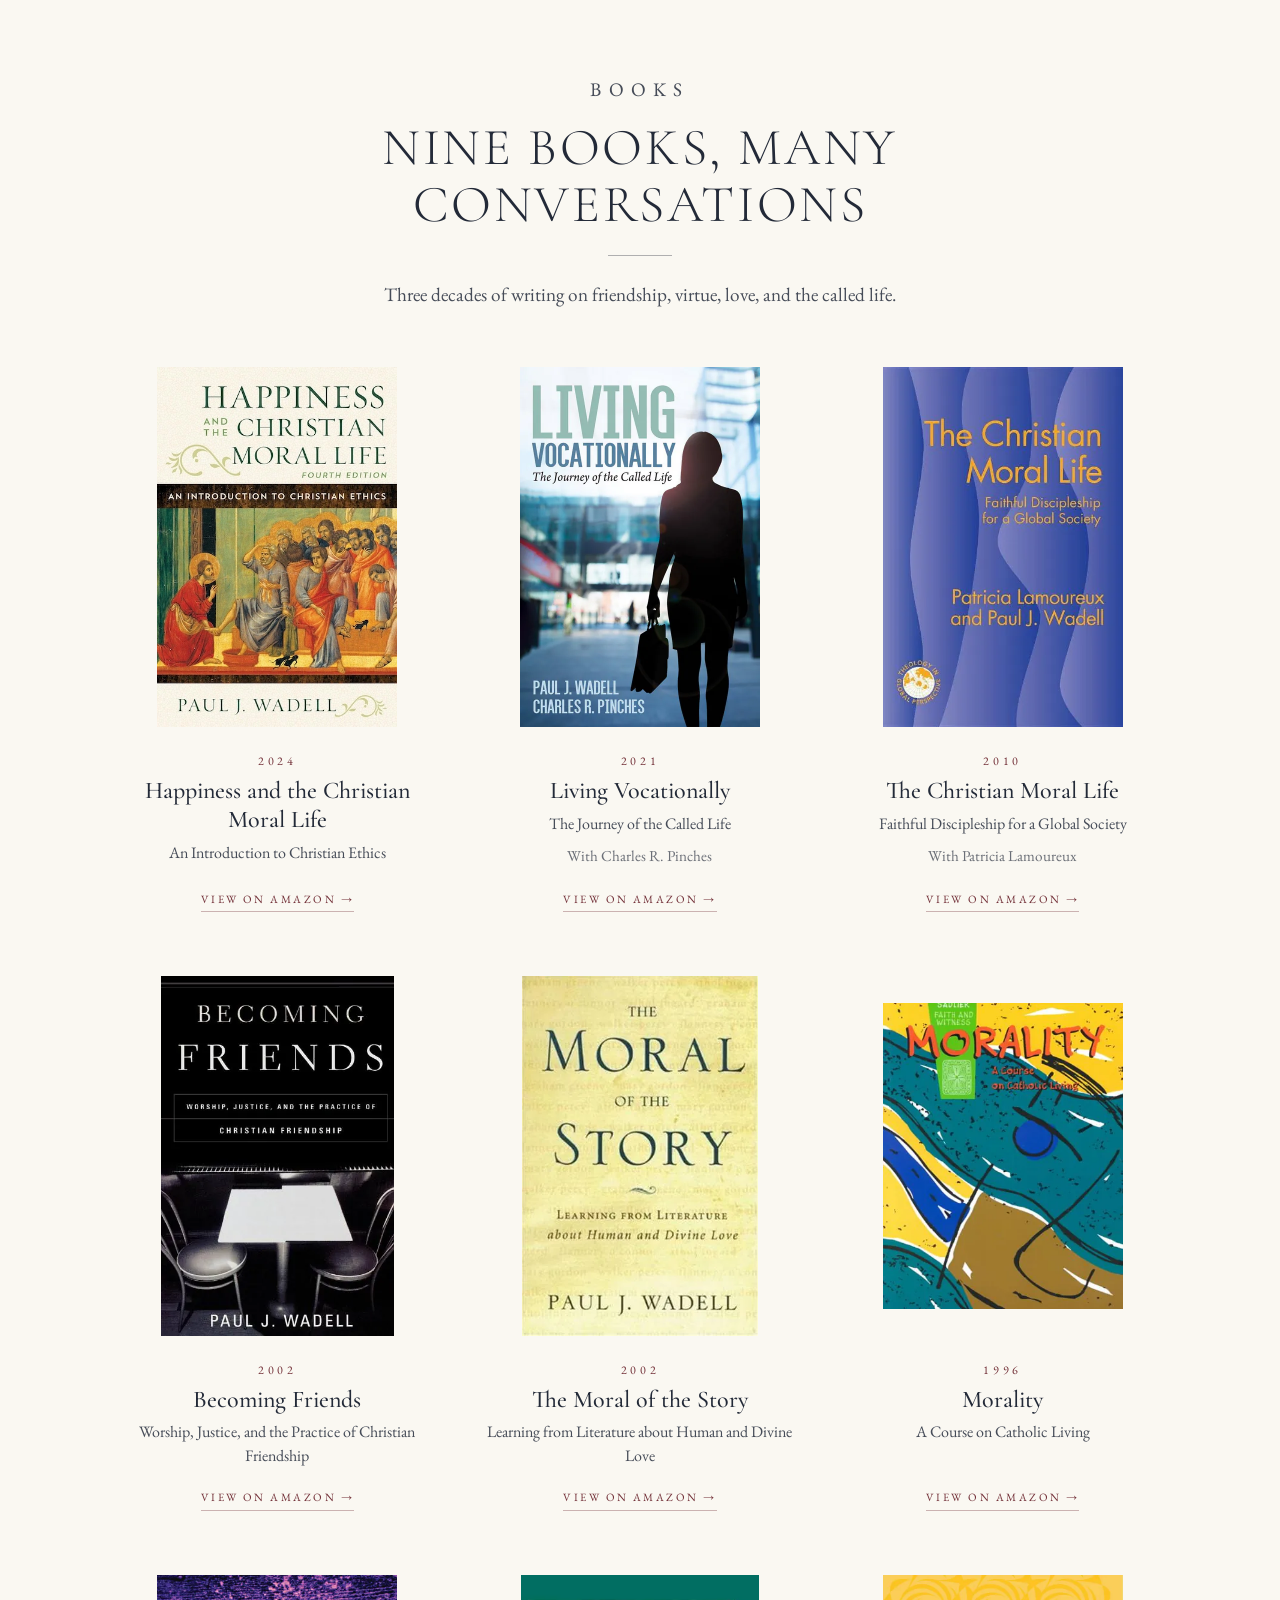
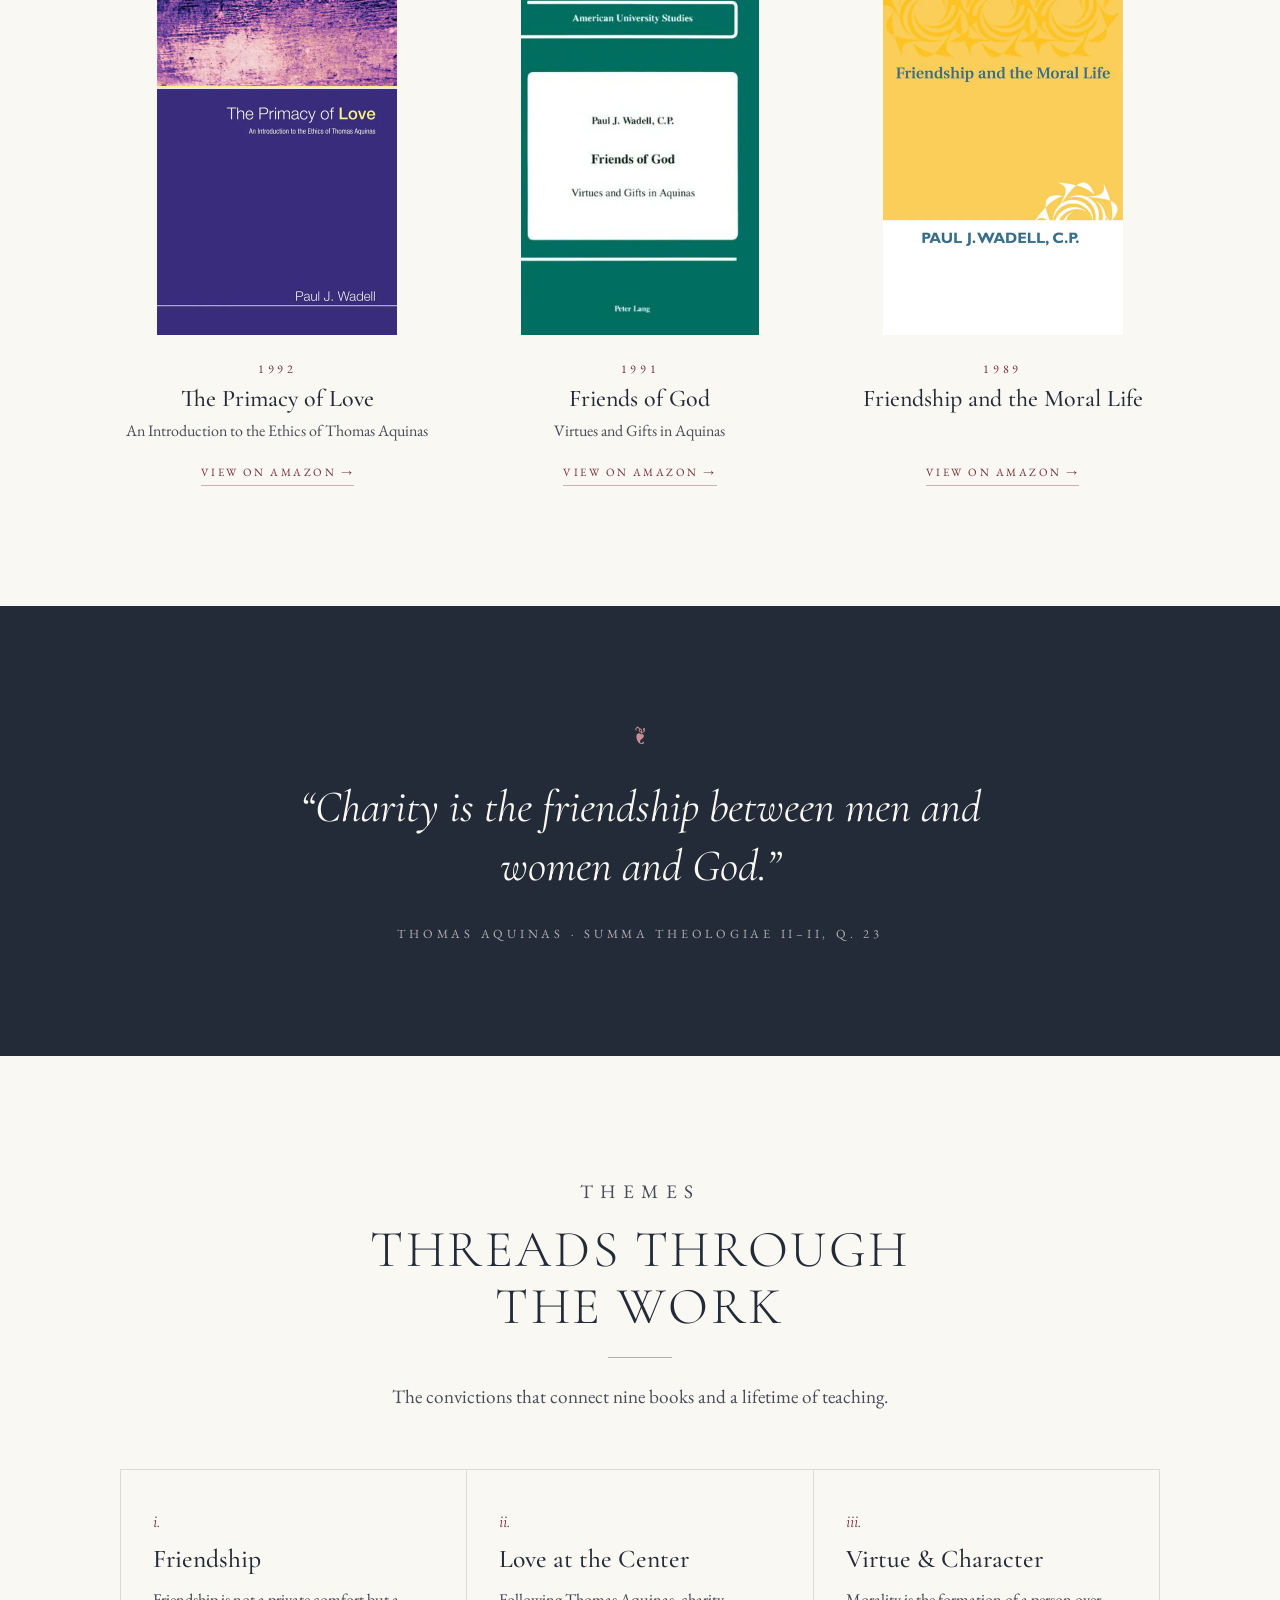
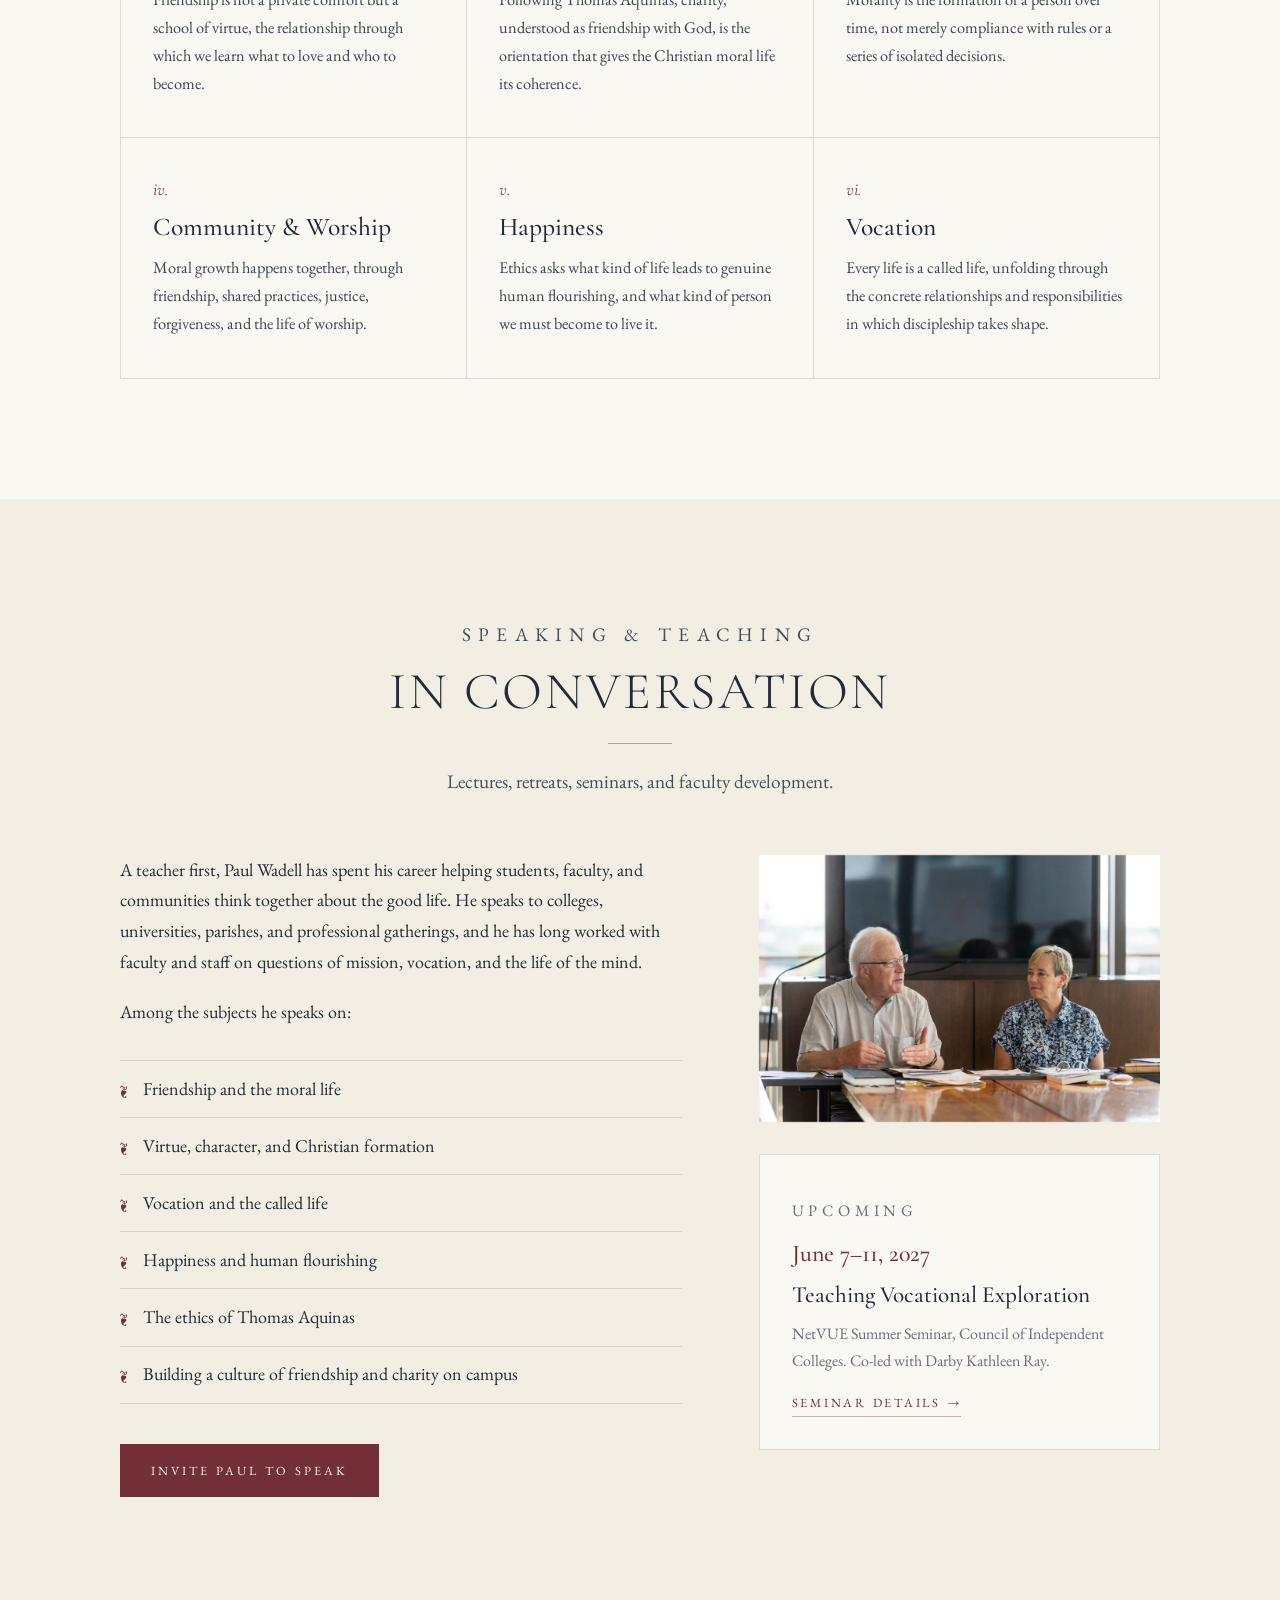
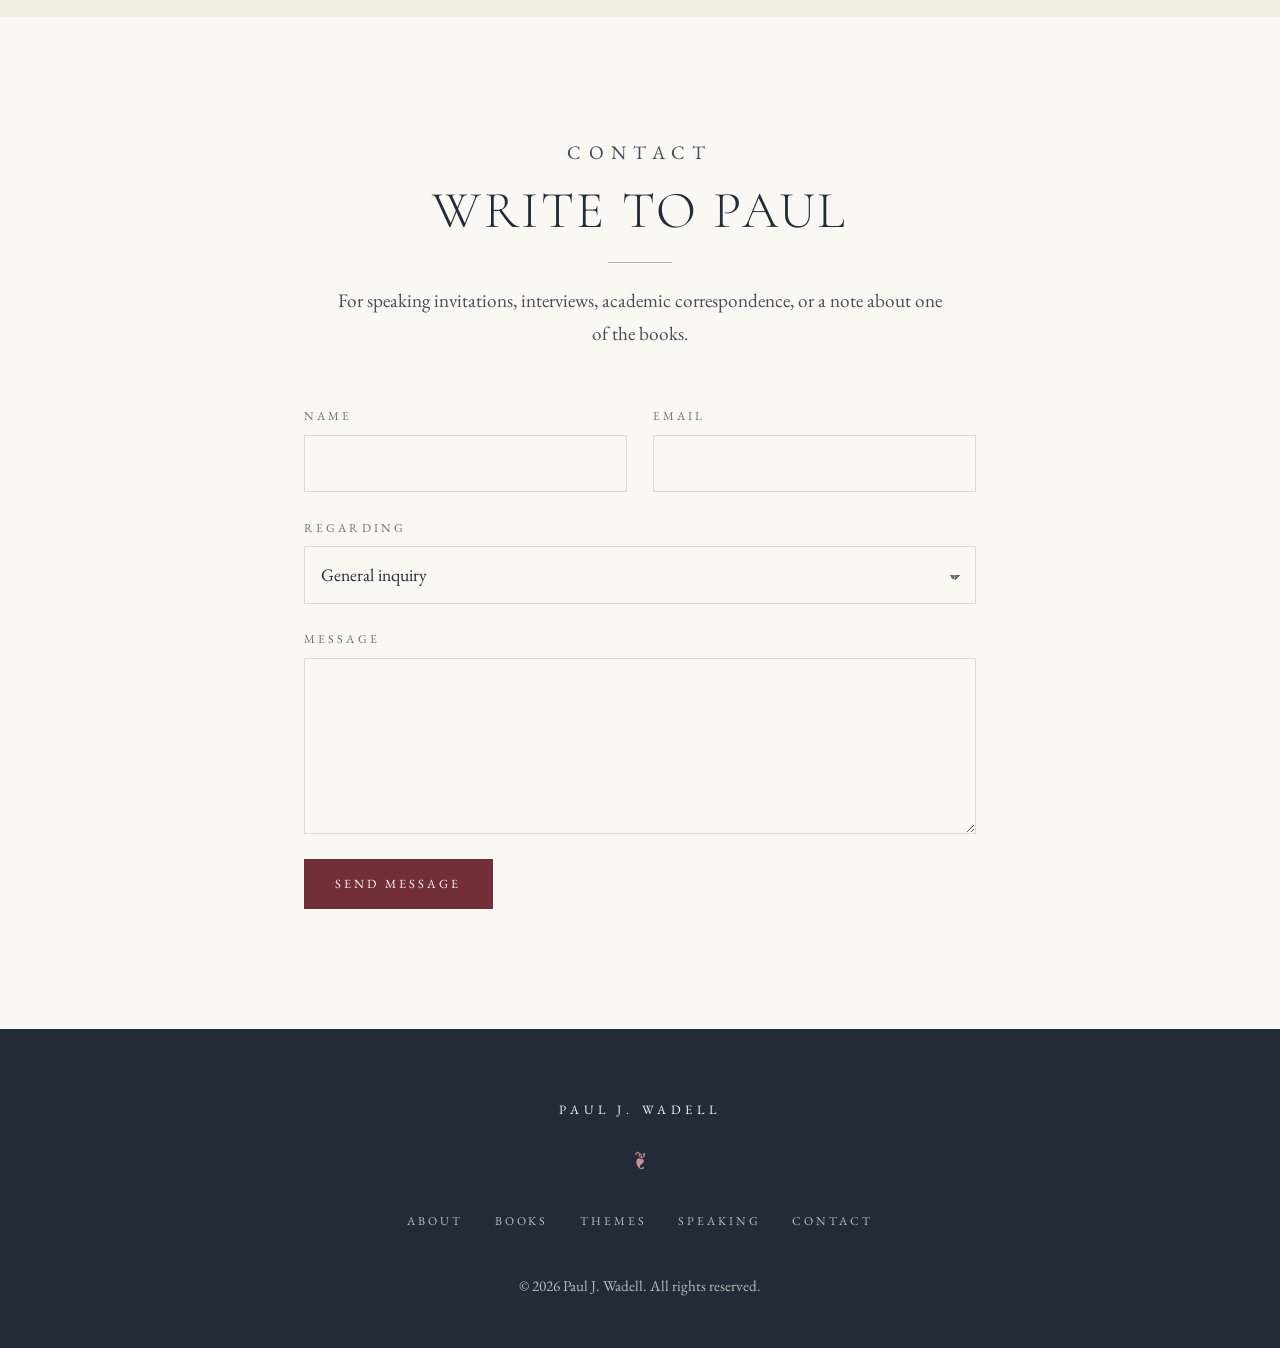
==== commit 358b8098: "updates per paul feedback" ====
--- a/website-preview-92551718b4c7d4ad.html
+++ b/website-preview-92551718b4c7d4ad.html
@@ -95,14 +95,13 @@
               For more than three decades, Paul J. Wadell has written and taught from a single conviction: the moral life is less about rules than about becoming a certain kind of person—one formed by friendship, shaped by virtue, and drawn into the love of God.
             </p>
             <p>
-              A native of Louisville, Kentucky, he studied English at Bellarmine University before earning his Master of Divinity and Master of Arts at Catholic Theological Union in Chicago and a doctorate in theology from the University of Notre Dame. He taught ethics at Catholic Theological Union for many years, then joined the faculty of St. Norbert College in De Pere, Wisconsin, in 1998.
+              A native of Louisville, Kentucky, he studied English at Bellarmine University before earning his Master of Divinity and Master of Arts in theology at Catholic Theological Union in Chicago and a doctorate in theology from the University of Notre Dame. He taught moral theology at Catholic Theological Union for many years, then joined the faculty of St. Norbert College in De Pere, Wisconsin, in 1998.
             </p>
             <p>
-              At St. Norbert his theology classes were in constant demand, remembered by
-              students long after graduation, and the source of many lifelong friendships. From 2000 to 2010 he coordinated faculty and staff development for the college's Faith, Learning, and Vocation program, and he has contributed to NetVUE's Scholarly Resources Project on vocation in higher education. He was named professor emeritus of theology and religious studies in 2019.
+              At St. Norbert, his theology classes were in constant demand, remembered by students long after graduation, and the source of many lifelong friendships. From 2000 to 2010, he coordinated faculty and staff development for the college's Faith, Learning, and Vocation program, and he has contributed to NetVUE's Scholarly Resources Project on vocation in higher education as well as co-directing with Darby Ray of Bates College the NetVUE seminar, "Teaching Vocational Exploration." He was named professor emeritus of theology and religious studies in 2019.
             </p>
             <p>
-              In 2024 St. Norbert College conferred on him the degree of Doctor of Letters, <em>honoris causa</em>, honoring the "scholarly depth and inspirational impact" of his work, and he delivered that year's commencement address. The same year, the authors of <em>Called Beyond Our Selves: Vocation and the Common Good</em> (Oxford University Press) dedicated the volume to him in gratitude for his influence on their work as teacher-scholars.
+              In 2024, St. Norbert College conferred on him the degree of Doctor of Letters, <em>honoris causa</em>, honoring the "scholarly depth and inspirational impact" of his work, and he delivered that year's commencement address. The same year, the authors of <em>Called Beyond Our Selves: Vocation and the Common Good</em> (Oxford University Press) dedicated the volume to him in gratitude for his influence on their work as teacher-scholars.
             </p>
           </div>
         </div>
@@ -146,6 +145,10 @@
                 Coordinates faculty and staff development for the Faith, Learning, and Vocation program.
               </li>
               <li>
+                <span class="year">2017</span>
+                Began co-directing with Darby Ray of Bates College the NetVUE seminar, "Teaching Vocational Exploration."
+              </li>
+              <li>
                 <span class="year">2019</span>
                 Named professor emeritus; keynotes the college&rsquo;s faculty development conference
                 with &ldquo;Creating a Culture of Friendship and Charity.&rdquo;
@@ -169,12 +172,22 @@
       <div class="wrap">
         <div class="section-head">
           <p class="eyebrow">Books</p>
-          <h2>Nine Books, One Conversation</h2>
+          <h2>Nine Books, Many Conversations</h2>
           <hr class="rule" aria-hidden="true">
           <p>Three decades of writing on friendship, virtue, love, and the called life.</p>
         </div>
 
         <ul class="book-grid">
+          <li class="book">
+            <figure class="frame cover">
+              <img src="assets/happiness.webp" alt="Cover of Happiness and the Christian Moral Life" width="332" height="500" loading="lazy" decoding="async">
+            </figure>
+            <p class="year">2024</p>
+            <h3>Happiness and the Christian Moral Life</h3>
+            <p class="subtitle">An Introduction to Christian Ethics</p>
+            <a class="text-link" href="https://www.amazon.com/Happiness-Christian-Moral-Life-Introduction-dp-1538184540/dp/1538184540/ref=dp_ob_image_bk" target="_blank" rel="noopener">View on Amazon &rarr;</a>
+          </li>
+
           <li class="book">
             <figure class="frame cover">
               <img src="assets/living-vocationally.webp" alt="Cover of Living Vocationally" width="480" height="720" loading="lazy" decoding="async">
@@ -199,16 +212,6 @@
 
           <li class="book">
             <figure class="frame cover">
-              <img src="assets/happiness.webp" alt="Cover of Happiness and the Christian Moral Life" width="332" height="500" loading="lazy" decoding="async">
-            </figure>
-            <p class="year">2007</p>
-            <h3>Happiness and the Christian Moral Life</h3>
-            <p class="subtitle">An Introduction to Christian Ethics</p>
-            <a class="text-link" href="https://www.amazon.com/Happiness-Christian-Moral-Life-Introduction/dp/0742551784" target="_blank" rel="noopener">View on Amazon &rarr;</a>
-          </li>
-
-          <li class="book">
-            <figure class="frame cover">
               <img src="assets/becoming-friends.webp" alt="Cover of Becoming Friends" width="388" height="600" loading="lazy" decoding="async">
             </figure>
             <p class="year">2002</p>
@@ -274,7 +277,7 @@
       <div class="wrap">
         <blockquote>
           <span class="fleuron" aria-hidden="true">❦</span>
-          <p>&ldquo;Charity is the friendship of man for God.&rdquo;</p>
+          <p>&ldquo;Charity is the friendship between men and women and God.&rdquo;</p>
           <footer>Thomas Aquinas &middot; <cite>Summa Theologiae</cite> II&ndash;II, q.&nbsp;23</footer>
         </blockquote>
       </div>
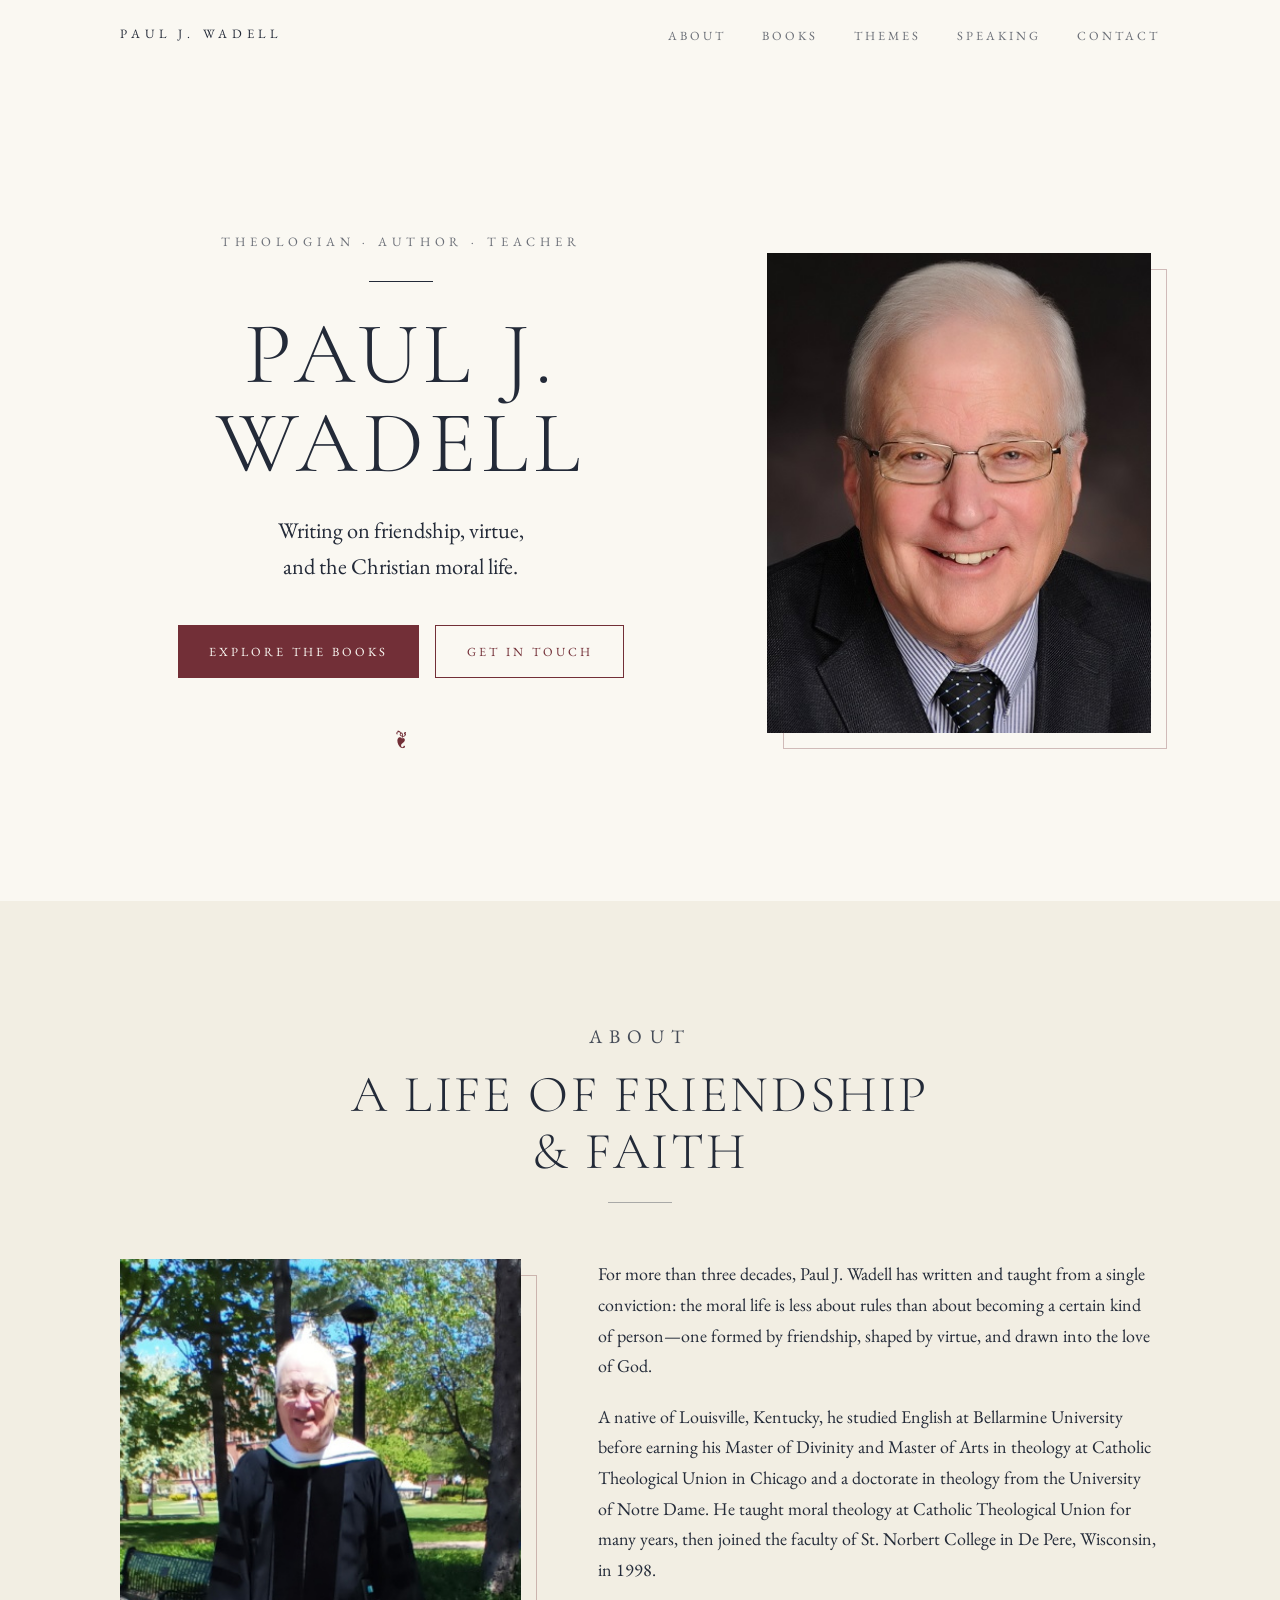
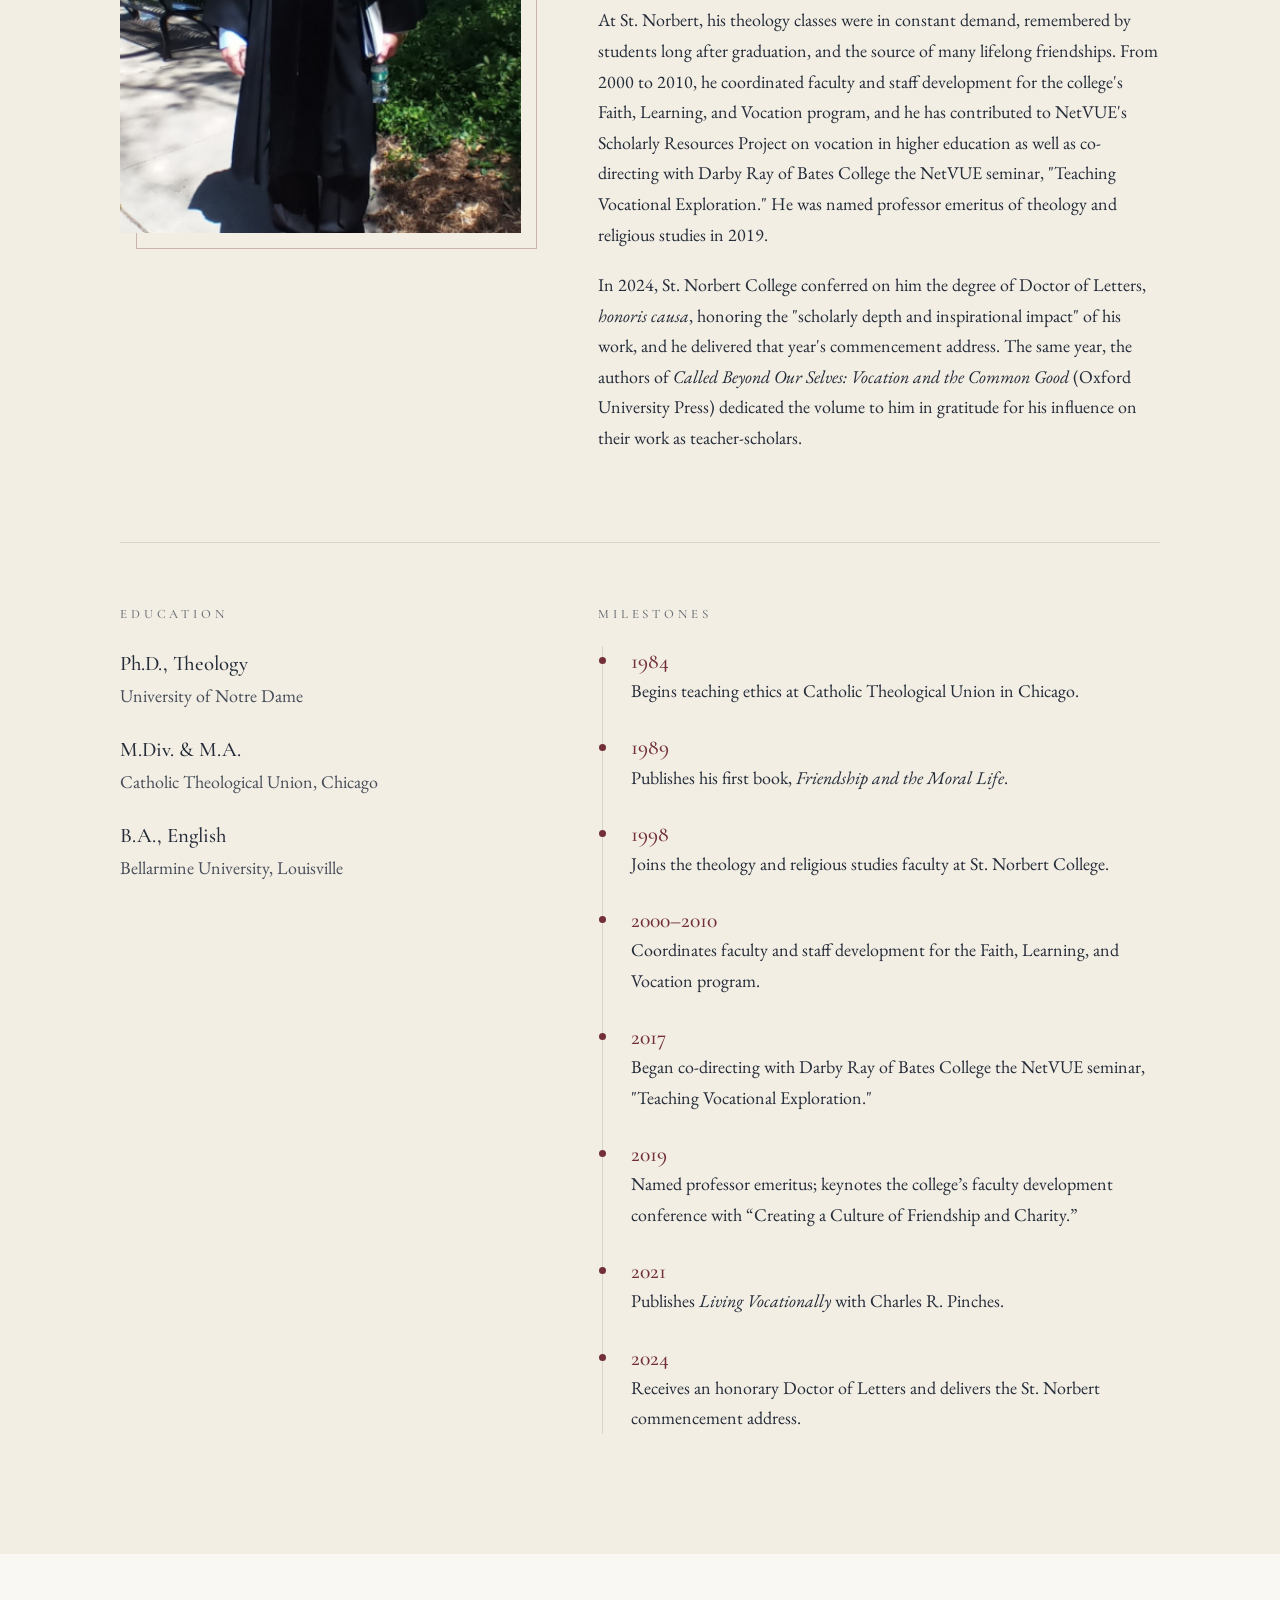
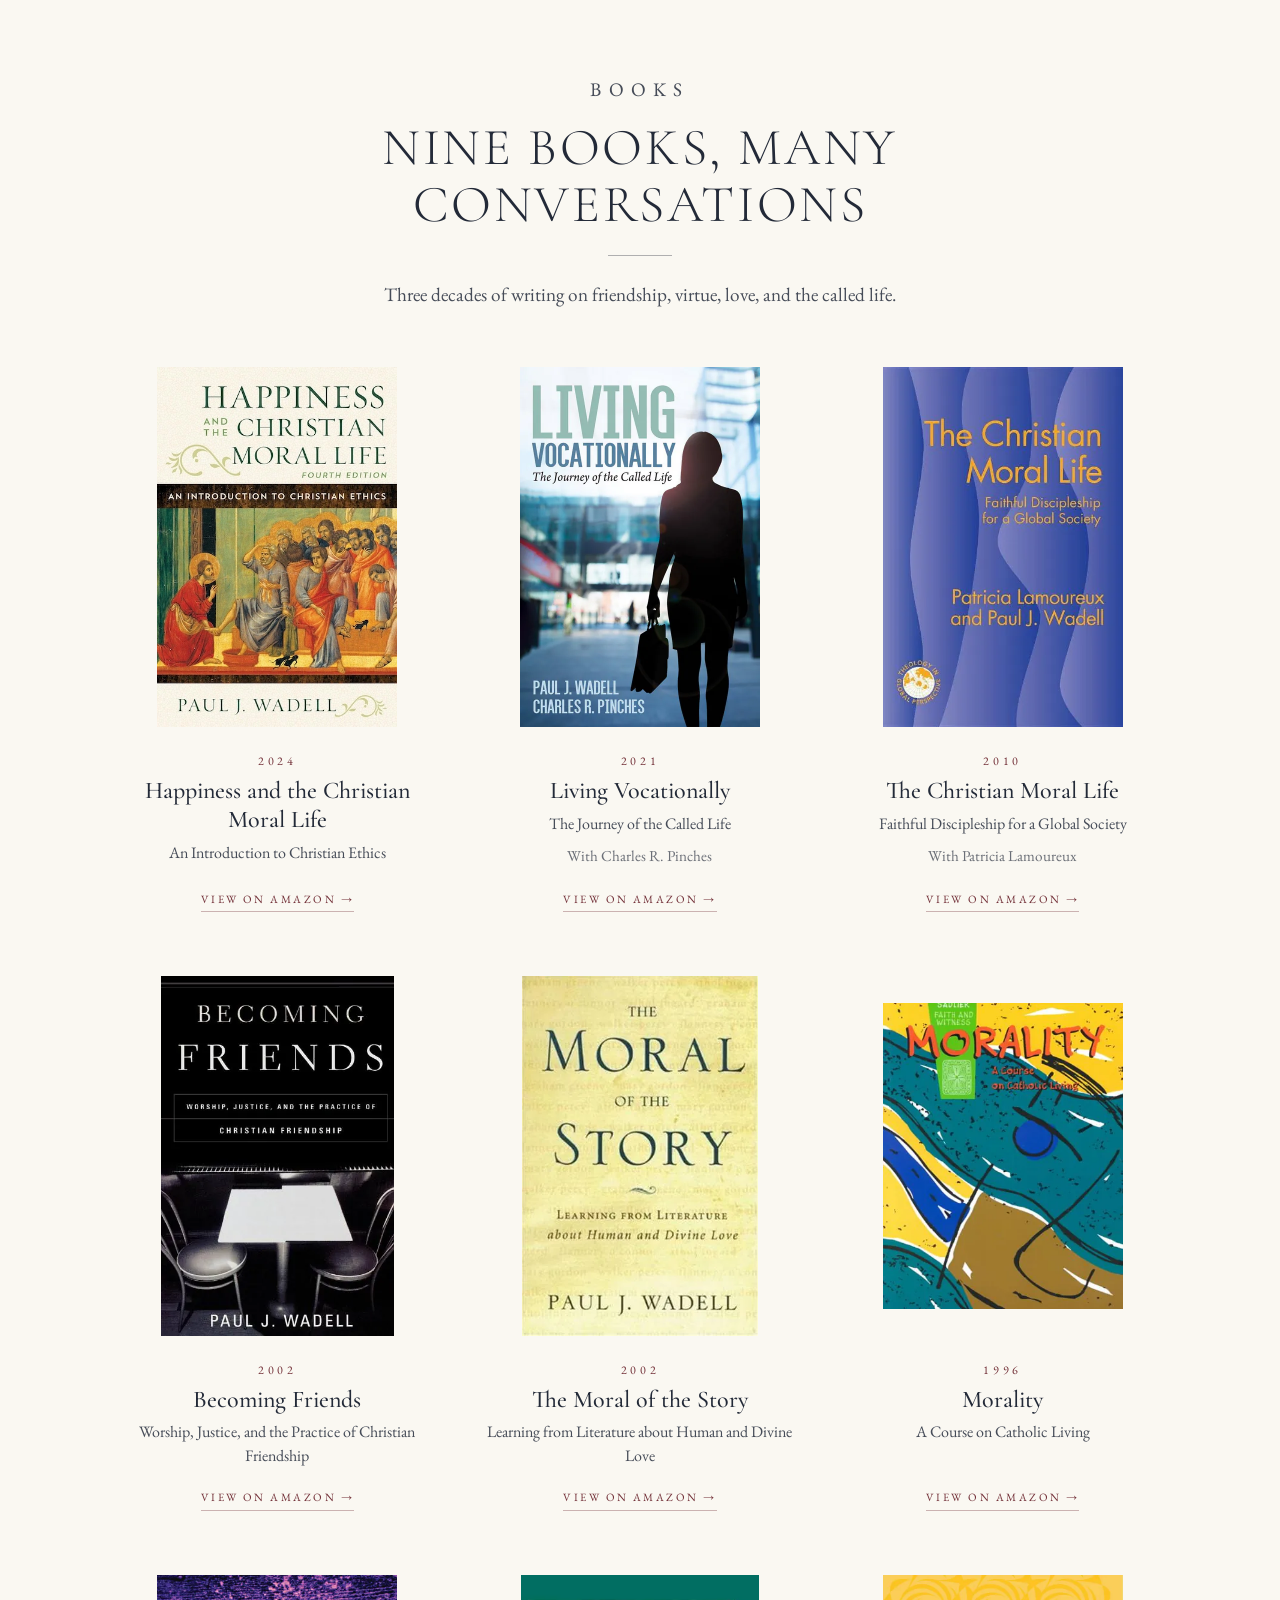
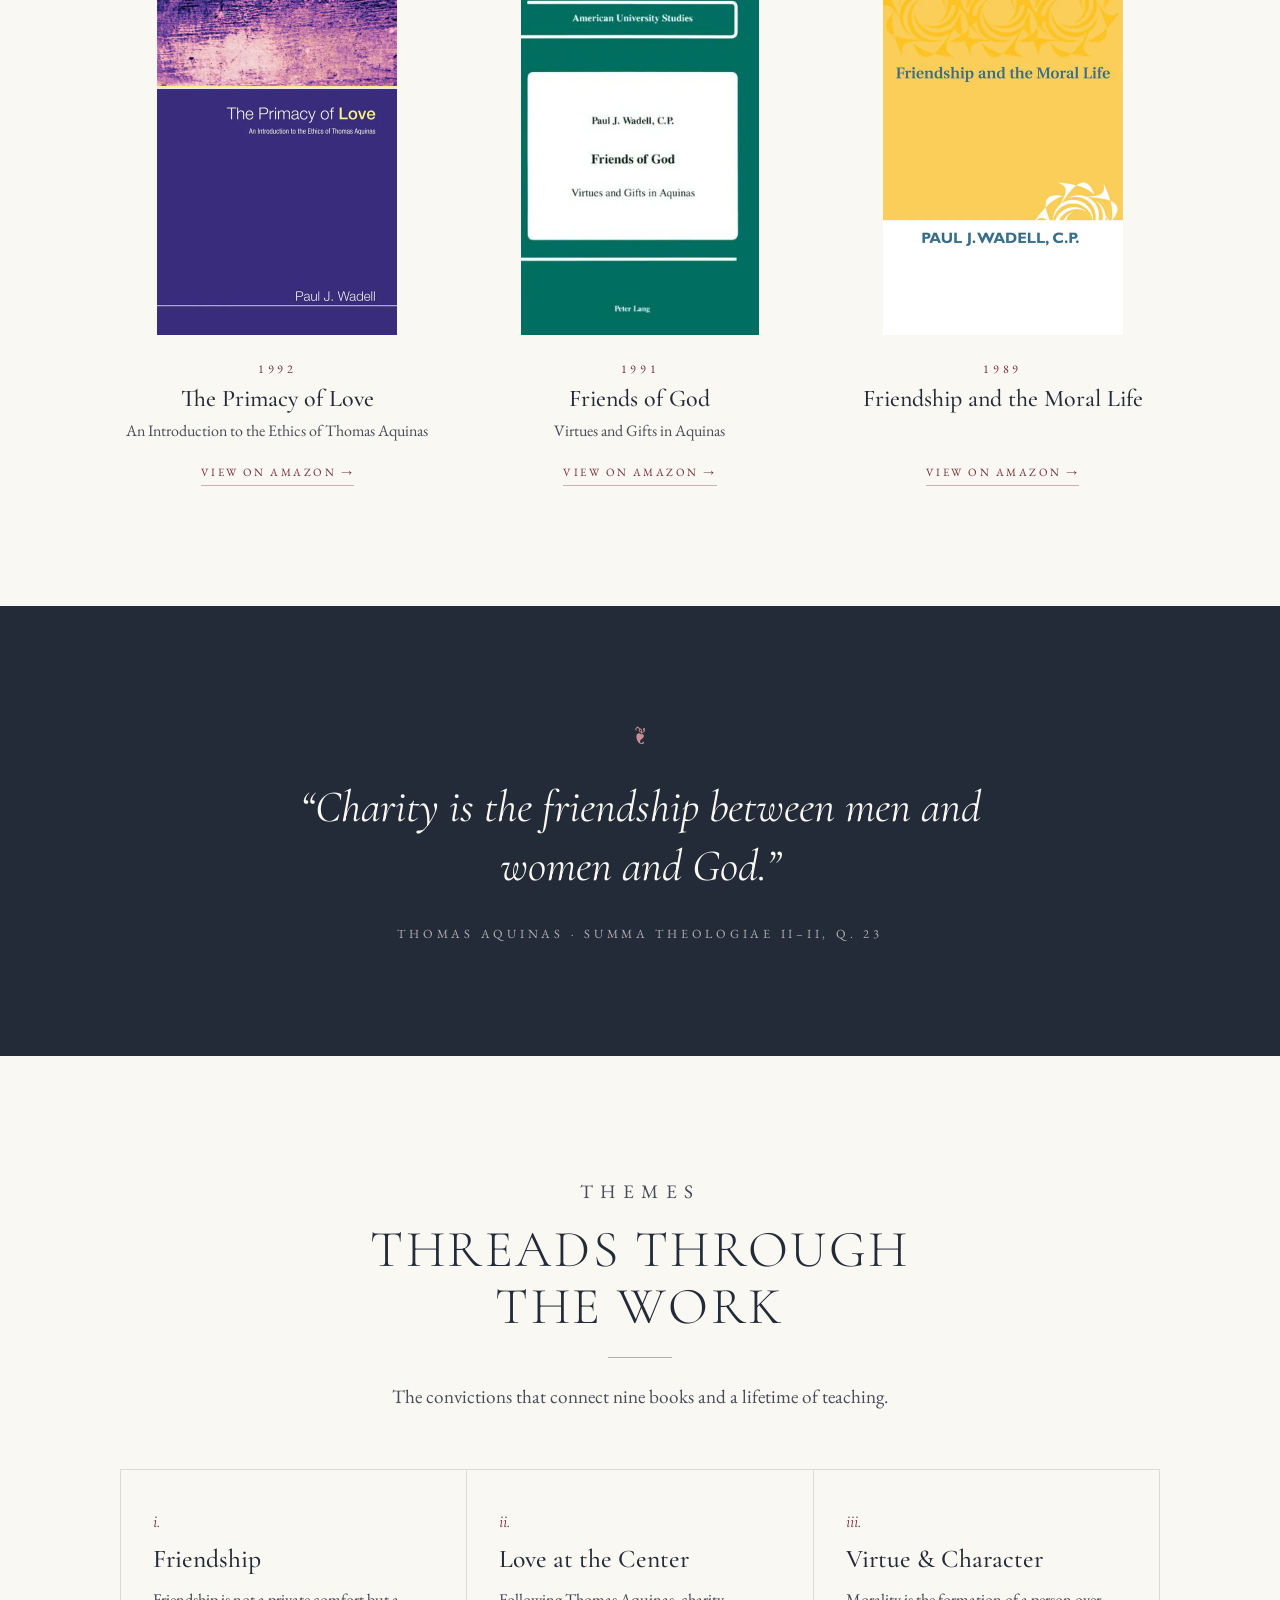
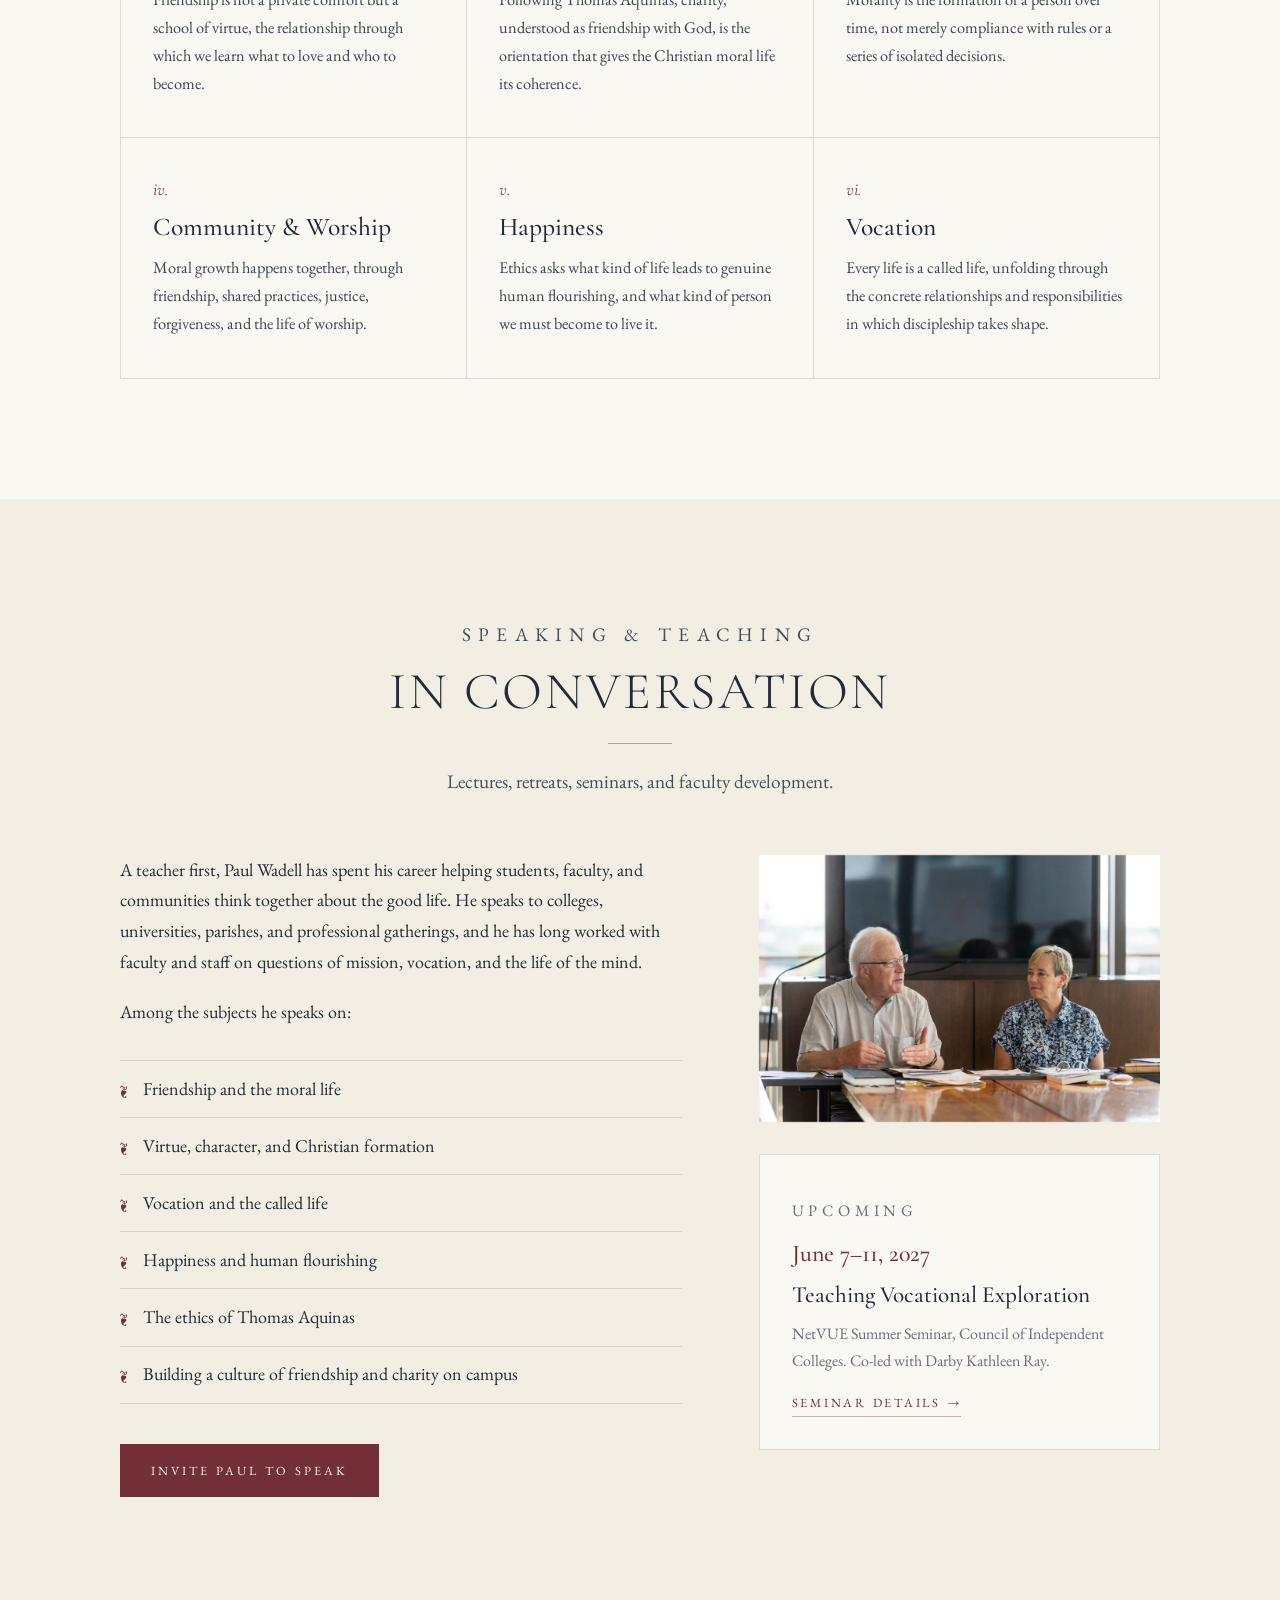
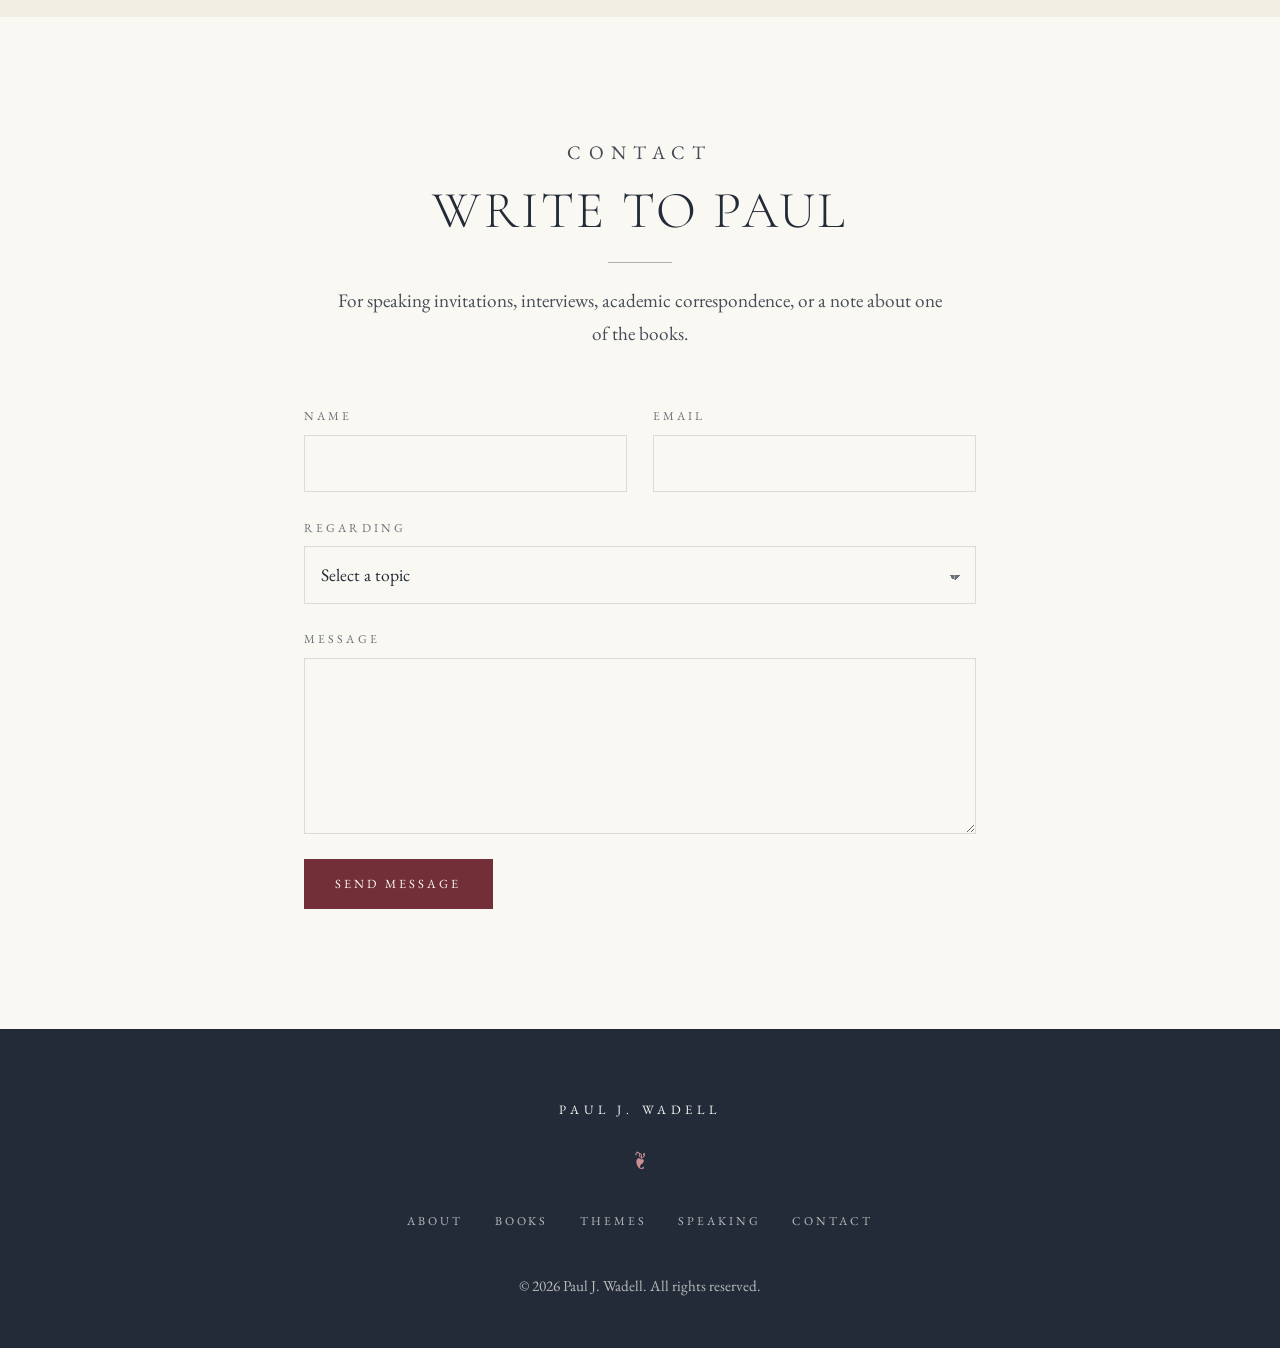
==== commit 1d43eeb4: "fix form select input" ====
--- a/website-preview-92551718b4c7d4ad.html
+++ b/website-preview-92551718b4c7d4ad.html
@@ -396,8 +396,7 @@
           <p>For speaking invitations, interviews, academic correspondence, or a note about one of the books.</p>
         </div>
 
-        <!-- FORM: replace YOUR_FORM_ID with a real endpoint (e.g. a Formspree form ID) to start receiving messages. -->
-        <form class="contact-form" id="contact-form" action="https://formspree.io/f/YOUR_FORM_ID" method="POST">
+        <form class="contact-form" id="contact-form" action="https://formspree.io/f/mqpkryqr" method="POST">
           <div class="form-row">
             <div class="field">
               <label for="name">Name</label>
@@ -411,23 +410,20 @@
 
           <div class="field">
             <label for="subject">Regarding</label>
-            <select id="subject" name="subject">
-              <option>General inquiry</option>
-              <option>Speaking invitation</option>
-              <option>Media or interview</option>
-              <option>Academic correspondence</option>
-              <option>A note about a book</option>
+            <select id="subject" name="subject" required>
+              <option value="" disabled selected>Select a topic</option>
+              <option value="General Inquiry">General inquiry</option>
+              <option value="Speaking invitation">Speaking invitation</option>
+              <option value="Media or interview">Media or interview</option>
+              <option value="Academic correspondence">Academic correspondence</option>
+              <option value="A note about a book">A note about a book</option>
+              <option value="Other">Other</option>
             </select>
           </div>
 
           <div class="field">
             <label for="message">Message</label>
             <textarea id="message" name="message" required></textarea>
-          </div>
-
-          <div class="honeypot" aria-hidden="true">
-            <label for="website">Leave this field empty</label>
-            <input id="website" name="_gotcha" type="text" tabindex="-1" autocomplete="off">
           </div>
 
           <div class="form-actions">
